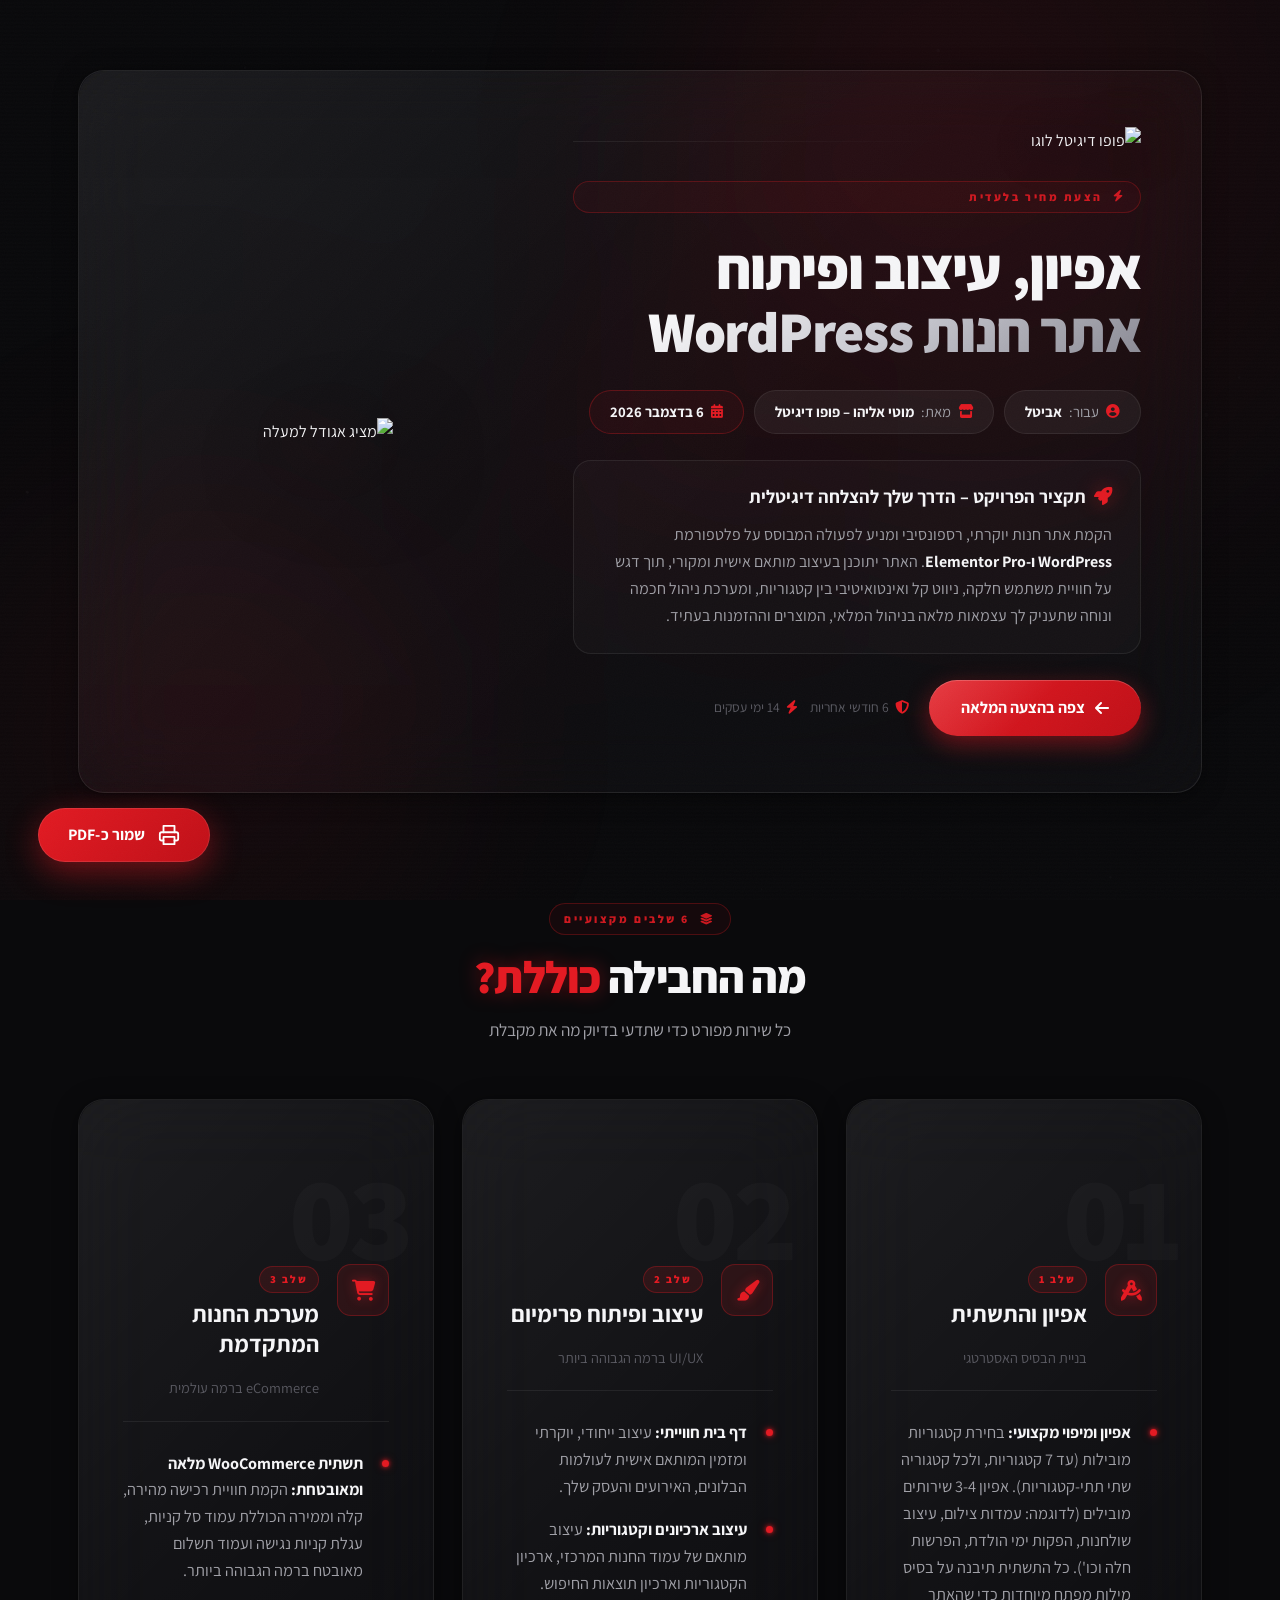
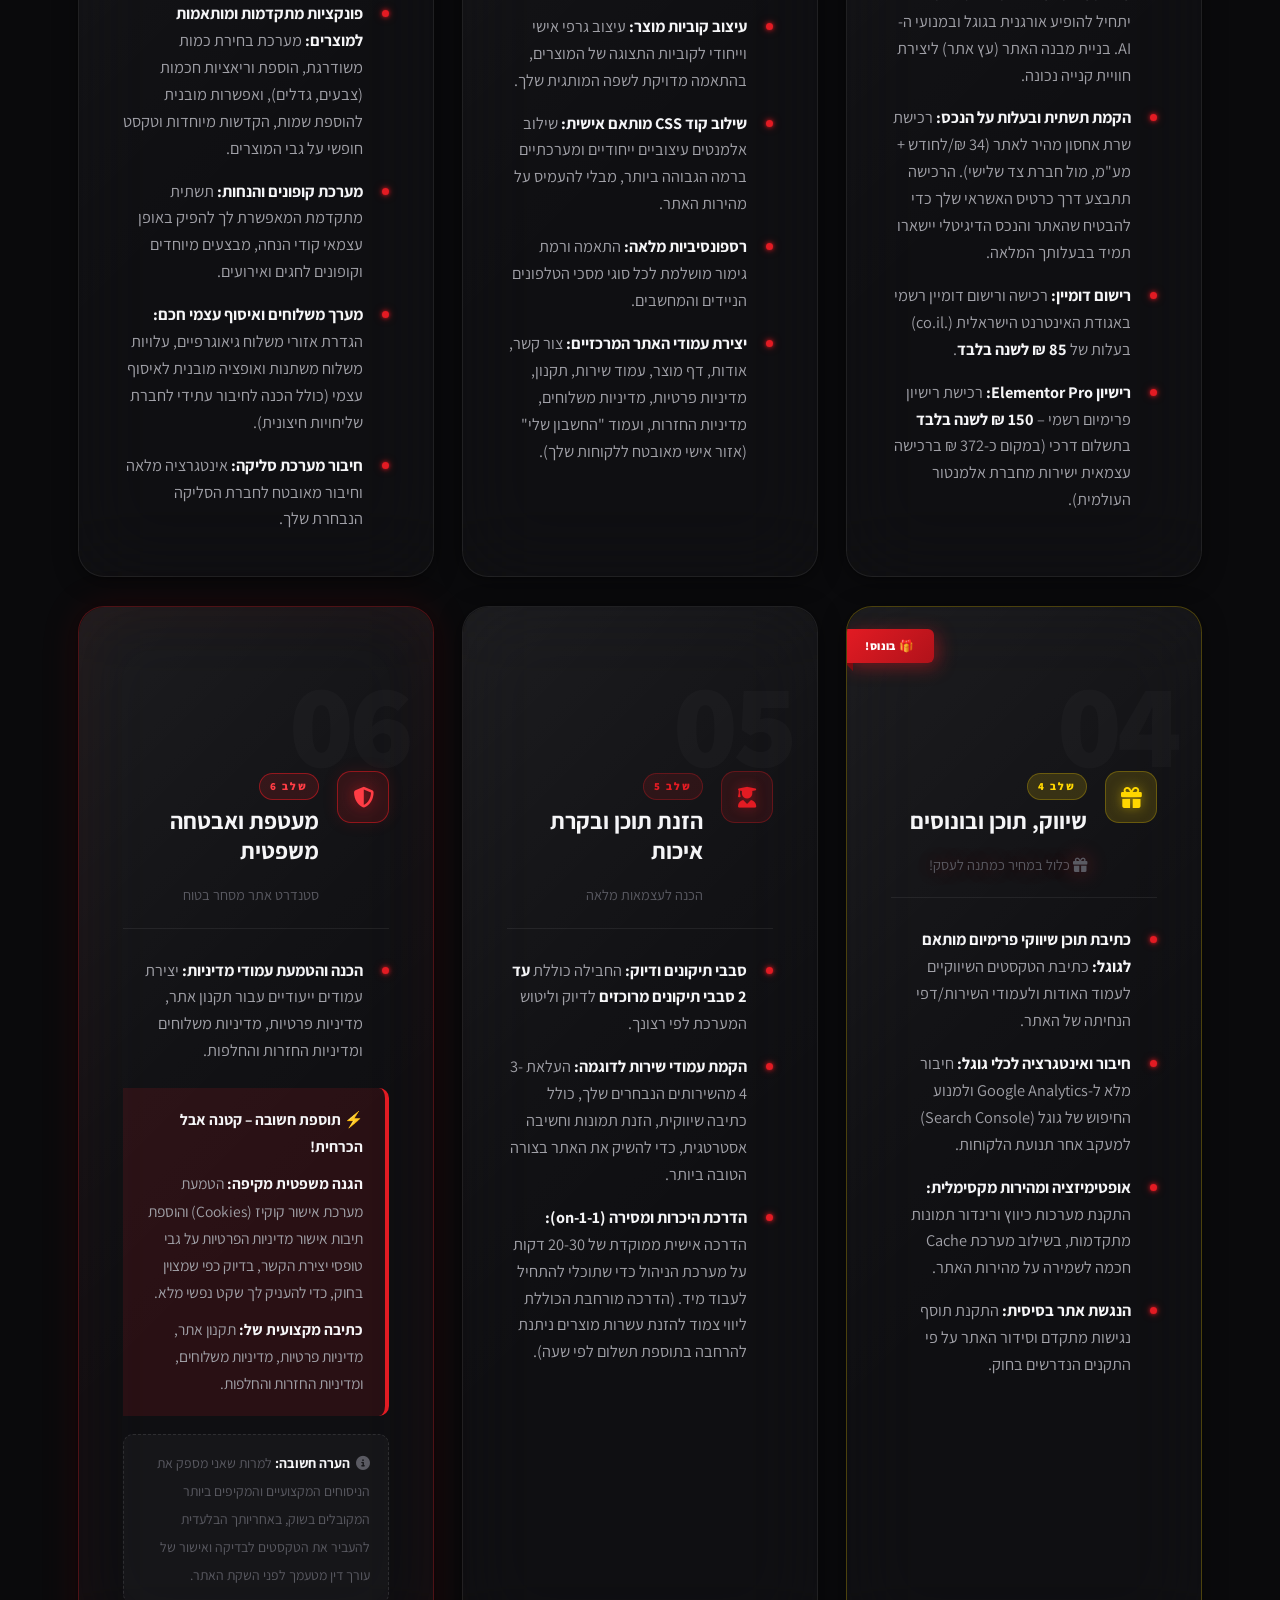
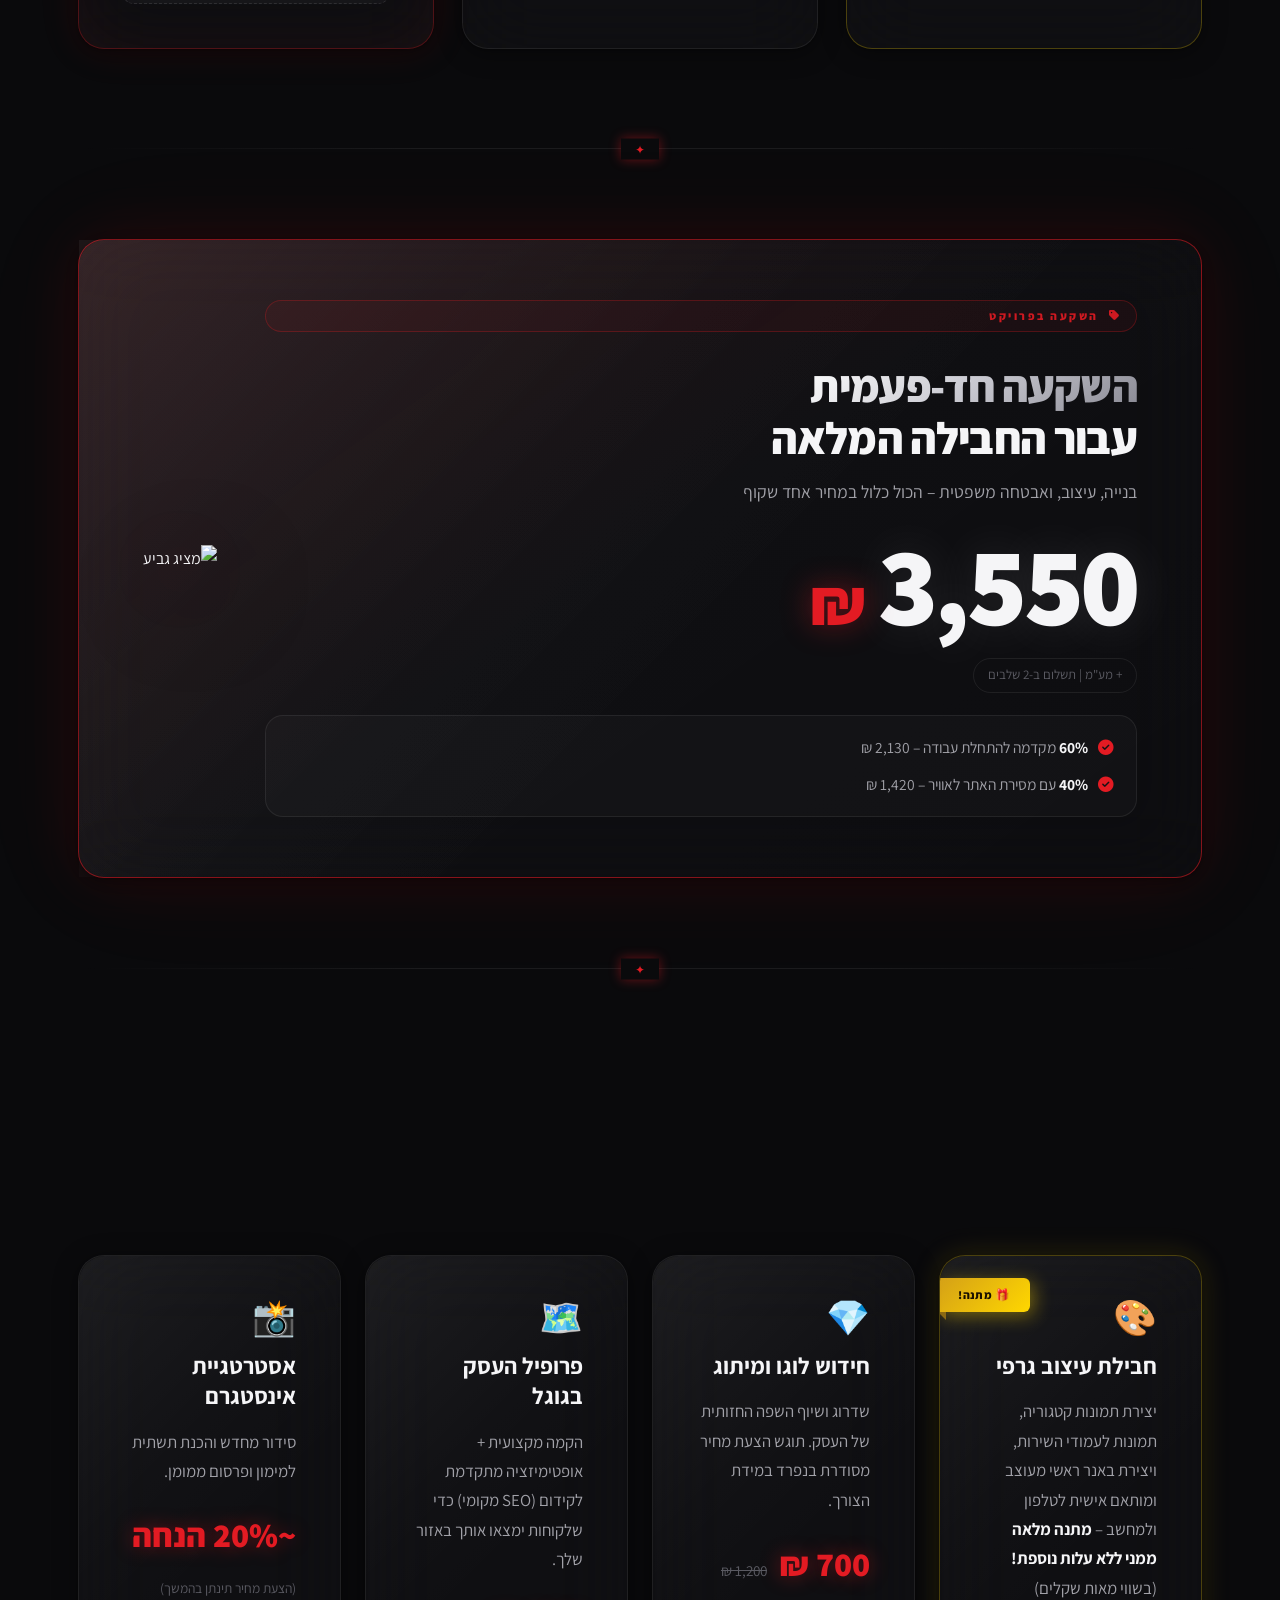
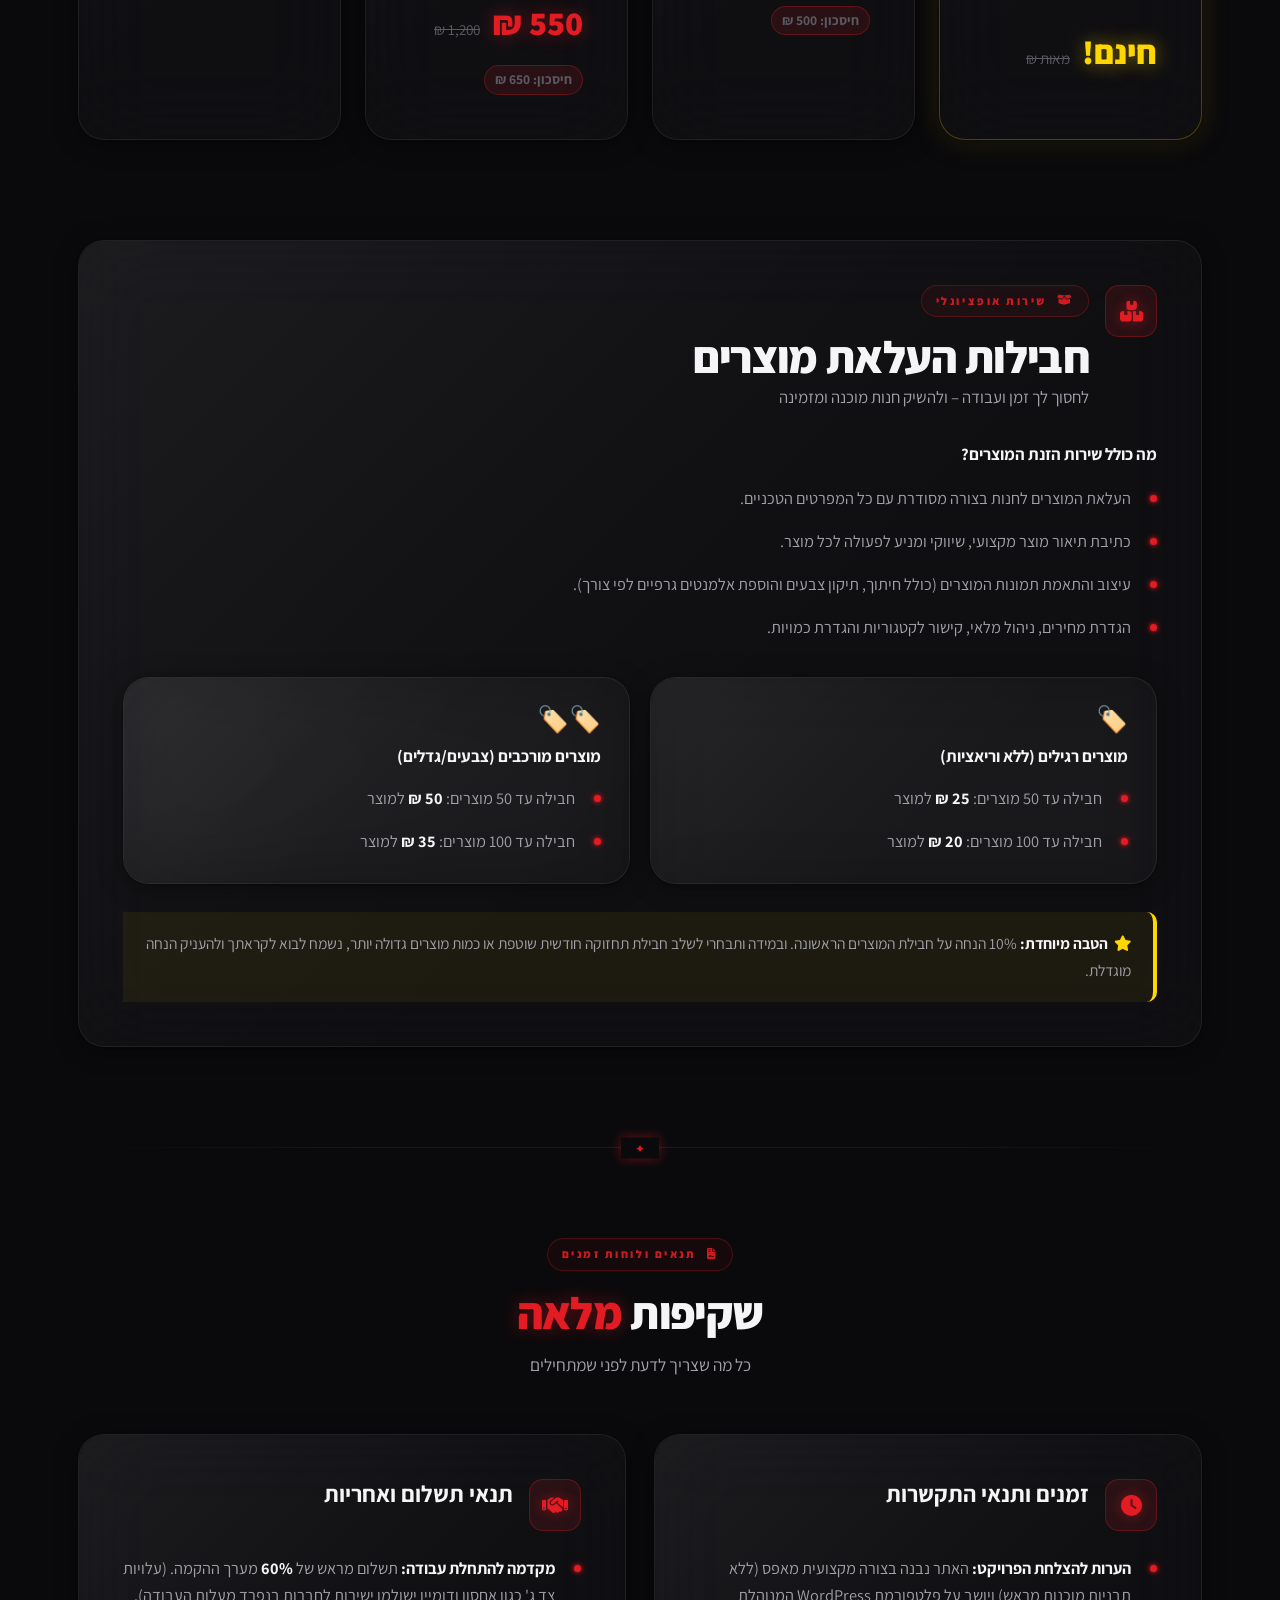
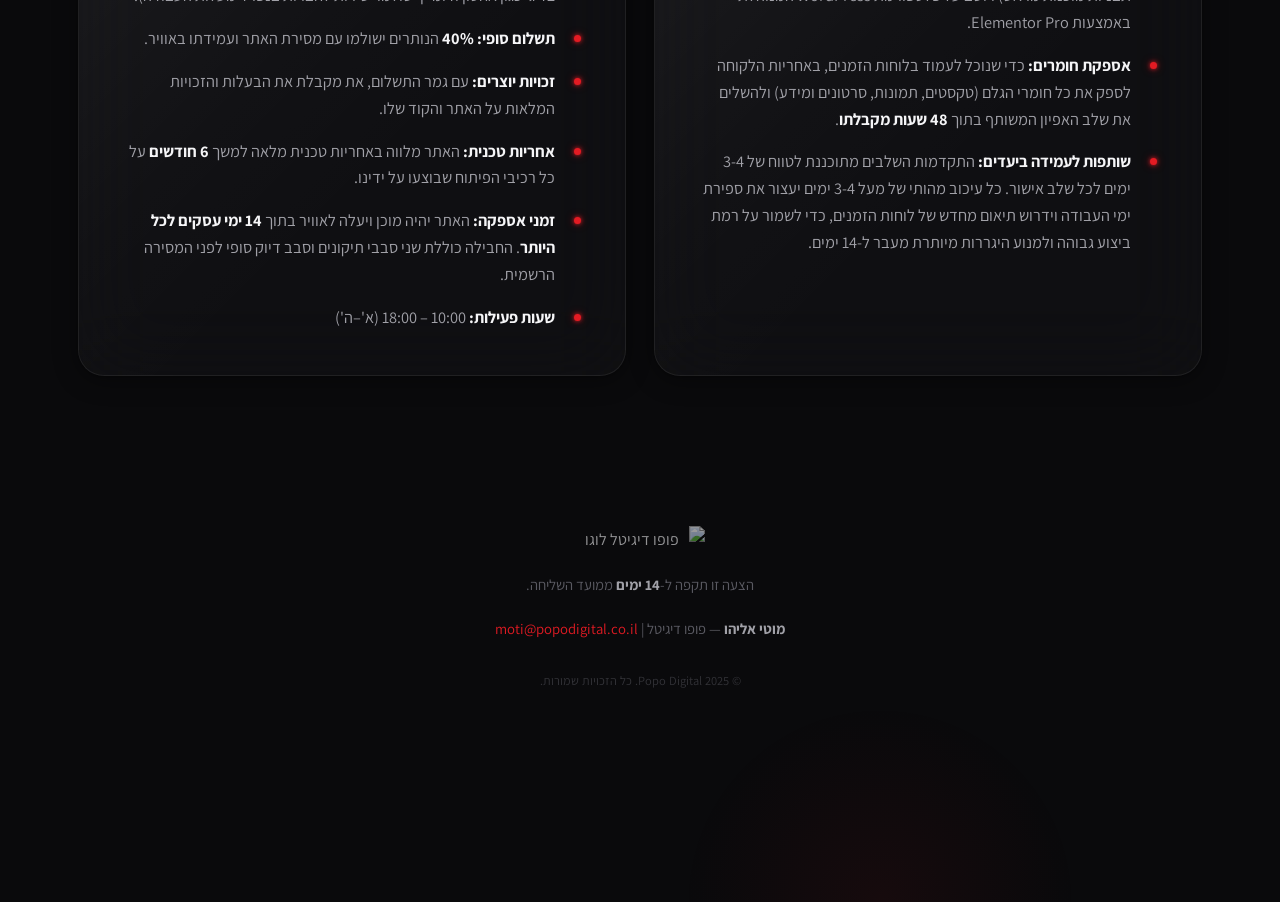
==== index.html @ 8c436cc0 "Add files via upload" ====
<!DOCTYPE html>
<html lang="he" dir="rtl">
<head>
  <meta charset="UTF-8">
  <meta name="viewport" content="width=device-width, initial-scale=1.0">
  <meta name="description" content="הצעת מחיר מקצועית לבניית אתר חנות WordPress – אביטל | פופו דיגיטל">
  <title>הצעת מחיר | אביטל × פופו דיגיטל</title>
  <link rel="icon" href="./images/favicon.png" type="image/png">
  <link rel="preconnect" href="https://fonts.googleapis.com">
  <link rel="preconnect" href="https://fonts.gstatic.com" crossorigin>
  <link href="https://fonts.googleapis.com/css2?family=Assistant:wght@300;400;600;700;800;900&display=swap" rel="stylesheet">
  <link rel="stylesheet" href="https://cdnjs.cloudflare.com/ajax/libs/font-awesome/6.5.0/css/all.min.css">
  <link rel="stylesheet" href="style.css">
</head>
<body>

  <!-- ═══════════════════════════════════════════
       AMBIENT BACKGROUND LAYER
  ════════════════════════════════════════════ -->
  <div class="ambient" aria-hidden="true">
    <div class="blob blob-1"></div>
    <div class="blob blob-2"></div>
    <div class="blob blob-3"></div>
    <div class="scanlines"></div>
    <canvas id="particleCanvas"></canvas>
  </div>

  <!-- ═══════════════════════════════════════════
       NOISE TEXTURE OVERLAY
  ════════════════════════════════════════════ -->
  <div class="noise-overlay" aria-hidden="true"></div>

  <!-- ═══════════════════════════════════════════
       MAIN WRAPPER
  ════════════════════════════════════════════ -->
  <div class="page-wrapper">

    <!-- ─── HERO ──────────────────────────────── -->
    <header class="hero card reveal" id="hero">
      <div class="hero__content">

        <div class="hero__brand">
          <img src="./images/logo.png" alt="פופו דיגיטל לוגו" class="hero__logo">
          <div class="hero__brand-line"></div>
        </div>

        <div class="hero__headline">
          <span class="section-label">
            <i class="fas fa-bolt"></i>&nbsp;הצעת מחיר בלעדית
          </span>
          <h1>
            אפיון, עיצוב ופיתוח<br>
            <span class="gradient-text">אתר חנות WordPress</span>
          </h1>
        </div>

        <div class="hero__meta">
          <span class="badge">
            <i class="fas fa-user-circle"></i>
            עבור: <strong>אביטל</strong>
          </span>
          <span class="badge">
            <i class="fas fa-store"></i>
            מאת: <strong>מוטי אליהו – פופו דיגיטל</strong>
          </span>
          <span class="badge badge--date">
            <i class="fas fa-calendar-alt"></i>
            <strong id="proposal-date"></strong>
          </span>
        </div>

        <div class="hero__summary">
          <h3>
            <span class="red-text"><i class="fas fa-rocket"></i></span>
            &nbsp;תקציר הפרויקט – הדרך שלך להצלחה דיגיטלית
          </h3>
          <p>
            הקמת אתר חנות יוקרתי, רספונסיבי ומניע לפעולה המבוסס על פלטפורמת
            <strong>WordPress ו-Elementor Pro</strong>. האתר יתוכנן בעיצוב מותאם אישית ומקורי,
            תוך דגש על חוויית משתמש חלקה, ניווט קל ואינטואיטיבי בין קטגוריות, ומערכת ניהול חכמה
            ונוחה שתעניק לך עצמאות מלאה בניהול המלאי, המוצרים וההזמנות בעתיד.
          </p>
        </div>

        <div class="hero__cta-row">
          <a href="#pricing" class="cta-btn">
            <i class="fas fa-arrow-left"></i> צפה בהצעה המלאה
          </a>
          <div class="trust-badges">
            <span class="trust-item"><i class="fas fa-shield-alt"></i> 6 חודשי אחריות</span>
            <span class="trust-item"><i class="fas fa-bolt"></i> 14 ימי עסקים</span>
          </div>
        </div>

      </div>

      <div class="hero__media">
        <div class="presenter-wrapper">
          <div class="presenter-glow"></div>
          <img
            src="./images/presenter-like.png"
            alt="מציג אגודל למעלה"
            class="presenter float"
            id="heroPresenter"
          >
        </div>
      </div>
    </header>

    <!-- ─── SECTION: WHAT'S INCLUDED ─────────── -->
    <section class="section" aria-labelledby="included-heading">
      <div class="section-header reveal">
        <span class="section-label"><i class="fas fa-layer-group"></i>&nbsp;6 שלבים מקצועיים</span>
        <h2 id="included-heading">מה החבילה <span class="red-text">כוללת?</span></h2>
        <p>כל שירות מפורט כדי שתדעי בדיוק מה את מקבלת</p>
      </div>

      <div class="grid-stages reveal-stagger">

        <!-- Stage 1 -->
        <div class="card card--stage" data-tilt>
          <div class="card__num">01</div>
          <div class="card__header">
            <div class="stage-icon-wrap">
              <i class="fas fa-drafting-compass stage-icon"></i>
            </div>
            <div>
              <span class="stage-badge">שלב 1</span>
              <h3>אפיון והתשתית</h3>
              <p class="stage-sub">בניית הבסיס האסטרטגי</p>
            </div>
          </div>
          <ul class="feature-list">
            <li>
              <strong>אפיון ומיפוי מקצועי:</strong>
              בחירת קטגוריות מובילות (עד 7 קטגוריות, ולכל קטגוריה שתי תתי-קטגוריות).
              אפיון 3-4 שירותים מובילים (לדוגמה: עמדות צילום, עיצוב שולחנות, הפקות ימי הולדת, הפרשות חלה וכו').
              כל התשתית תיבנה על בסיס מילות מפתח מיוחדות כדי שהאתר יתחיל להופיע אורגנית בגוגל ובמנועי ה-AI.
              בניית מבנה האתר (עץ אתר) ליצירת חוויית קנייה נכונה.
            </li>
            <li>
              <strong>הקמת תשתית ובעלות על הנכס:</strong>
              רכישת שרת אחסון מהיר לאתר (34 ₪/לחודש + מע"מ, מול חברת צד שלישי).
              הרכישה תתבצע דרך כרטיס האשראי שלך כדי להבטיח שהאתר והנכס הדיגיטלי יישארו תמיד בבעלותך המלאה.
            </li>
            <li>
              <strong>רישום דומיין:</strong>
              רכישה ורישום דומיין רשמי באגודת האינטרנט הישראלית (.co.il) בעלות של <strong>85 ₪ לשנה בלבד</strong>.
            </li>
            <li>
              <strong>רישיון Elementor Pro:</strong>
              רכישת רישיון פרימיום רשמי – <strong>150 ₪ לשנה בלבד</strong> בתשלום דרכי
              (במקום כ-372 ₪ ברכישה עצמאית ישירות מחברת אלמנטור העולמית).
            </li>
          </ul>
        </div>

        <!-- Stage 2 -->
        <div class="card card--stage" data-tilt>
          <div class="card__num">02</div>
          <div class="card__header">
            <div class="stage-icon-wrap">
              <i class="fas fa-paint-brush stage-icon"></i>
            </div>
            <div>
              <span class="stage-badge">שלב 2</span>
              <h3>עיצוב ופיתוח פרימיום</h3>
              <p class="stage-sub">UI/UX ברמה הגבוהה ביותר</p>
            </div>
          </div>
          <ul class="feature-list">
            <li>
              <strong>דף בית חווייתי:</strong>
              עיצוב ייחודי, יוקרתי ומזמין המותאם אישית לעולמות הבלונים, האירועים והעסק שלך.
            </li>
            <li>
              <strong>עיצוב ארכיונים וקטגוריות:</strong>
              עיצוב מותאם של עמוד החנות המרכזי, ארכיון הקטגוריות וארכיון תוצאות החיפוש.
            </li>
            <li>
              <strong>עיצוב קוביות מוצר:</strong>
              עיצוב גרפי אישי וייחודי לקוביות התצוגה של המוצרים, בהתאמה מדויקת לשפה המותגית שלך.
            </li>
            <li>
              <strong>שילוב קוד CSS מותאם אישית:</strong>
              שילוב אלמנטים עיצוביים ייחודיים ומערכתיים ברמה הגבוהה ביותר, מבלי להעמיס על מהירות האתר.
            </li>
            <li>
              <strong>רספונסיביות מלאה:</strong>
              התאמה ורמת גימור מושלמת לכל סוגי מסכי הטלפונים הניידים והמחשבים.
            </li>
            <li>
              <strong>יצירת עמודי האתר המרכזיים:</strong>
              צור קשר, אודות, דף מוצר, עמוד שירות, תקנון, מדיניות פרטיות, מדיניות משלוחים,
              מדיניות החזרות, ועמוד "החשבון שלי" (אזור אישי מאובטח ללקוחות שלך).
            </li>
          </ul>
        </div>

        <!-- Stage 3 -->
        <div class="card card--stage" data-tilt>
          <div class="card__num">03</div>
          <div class="card__header">
            <div class="stage-icon-wrap">
              <i class="fas fa-shopping-cart stage-icon"></i>
            </div>
            <div>
              <span class="stage-badge">שלב 3</span>
              <h3>מערכת החנות המתקדמת</h3>
              <p class="stage-sub">eCommerce ברמה עולמית</p>
            </div>
          </div>
          <ul class="feature-list">
            <li>
              <strong>תשתית WooCommerce מלאה ומאובטחת:</strong>
              הקמת חוויית רכישה מהירה, קלה וממירה הכוללת עמוד סל קניות, עגלת קניות נגישה
              ועמוד תשלום מאובטח ברמה הגבוהה ביותר.
            </li>
            <li>
              <strong>פונקציות מתקדמות ומותאמות למוצרים:</strong>
              מערכת בחירת כמות משודרגת, הוספת וריאציות חכמות (צבעים, גדלים), ואפשרות מובנית
              להוספת שמות, הקדשות מיוחדות וטקסט חופשי על גבי המוצרים.
            </li>
            <li>
              <strong>מערכת קופונים והנחות:</strong>
              תשתית מתקדמת המאפשרת לך להפיק באופן עצמאי קודי הנחה, מבצעים מיוחדים וקופונים לחגים ואירועים.
            </li>
            <li>
              <strong>מערך משלוחים ואיסוף עצמי חכם:</strong>
              הגדרת אזורי משלוח גיאוגרפיים, עלויות משלוח משתנות ואופציה מובנית לאיסוף עצמי
              (כולל הכנה לחיבור עתידי לחברת שליחויות חיצונית).
            </li>
            <li>
              <strong>חיבור מערכת סליקה:</strong>
              אינטגרציה מלאה וחיבור מאובטח לחברת הסליקה הנבחרת שלך.
            </li>
          </ul>
        </div>

        <!-- Stage 4 -->
        <div class="card card--stage card--gift" data-tilt>
          <div class="card__num">04</div>
          <div class="ribbon">🎁&nbsp;בונוס!</div>
          <div class="card__header">
            <div class="stage-icon-wrap stage-icon-wrap--gold">
              <i class="fas fa-gift stage-icon stage-icon--gold"></i>
            </div>
            <div>
              <span class="stage-badge stage-badge--gold">שלב 4</span>
              <h3>שיווק, תוכן ובונוסים</h3>
              <p class="stage-sub red-text"><i class="fas fa-gift"></i>&nbsp;כלול במחיר כמתנה לעסק!</p>
            </div>
          </div>
          <ul class="feature-list">
            <li>
              <strong>כתיבת תוכן שיווקי פרימיום מותאם לגוגל:</strong>
              כתיבת הטקסטים השיווקיים לעמוד האודות ולעמודי השירות/דפי הנחיתה של האתר.
            </li>
            <li>
              <strong>חיבור ואינטגרציה לכלי גוגל:</strong>
              חיבור מלא ל-Google Analytics ולמנוע החיפוש של גוגל (Search Console) למעקב אחר תנועת הלקוחות.
            </li>
            <li>
              <strong>אופטימיזציה ומהירות מקסימלית:</strong>
              התקנת מערכות כיווץ ורינדור תמונות מתקדמות, בשילוב מערכת Cache חכמה לשמירה על מהירות האתר.
            </li>
            <li>
              <strong>הנגשת אתר בסיסית:</strong>
              התקנת תוסף נגישות מתקדם וסידור האתר על פי התקנים הנדרשים בחוק.
            </li>
          </ul>
        </div>

        <!-- Stage 5 -->
        <div class="card card--stage" data-tilt>
          <div class="card__num">05</div>
          <div class="card__header">
            <div class="stage-icon-wrap">
              <i class="fas fa-user-graduate stage-icon"></i>
            </div>
            <div>
              <span class="stage-badge">שלב 5</span>
              <h3>הזנת תוכן ובקרת איכות</h3>
              <p class="stage-sub">הכנה לעצמאות מלאה</p>
            </div>
          </div>
          <ul class="feature-list">
            <li>
              <strong>סבבי תיקונים ודיוק:</strong>
              החבילה כוללת <strong>עד 2 סבבי תיקונים מרוכזים</strong> לדיוק וליטוש המערכת לפי רצונך.
            </li>
            <li>
              <strong>הקמת עמודי שירות לדוגמה:</strong>
              העלאת 3-4 מהשירותים הנבחרים שלך, כולל כתיבה שיווקית, הזנת תמונות וחשיבה אסטרטגית,
              כדי להשיק את האתר בצורה הטובה ביותר.
            </li>
            <li>
              <strong>הדרכת היכרות ומסירה (1-on-1):</strong>
              הדרכה אישית ממוקדת של 20-30 דקות על מערכת הניהול כדי שתוכלי להתחיל לעבוד מיד.
              (הדרכה מורחבת הכוללת ליווי צמוד להזנת עשרות מוצרים ניתנת להרחבה בתוספת תשלום לפי שעה).
            </li>
          </ul>
        </div>

        <!-- Stage 6 -->
        <div class="card card--stage card--legal" data-tilt>
          <div class="card__num">06</div>
          <div class="card__header">
            <div class="stage-icon-wrap stage-icon-wrap--red">
              <i class="fas fa-shield-alt stage-icon stage-icon--red"></i>
            </div>
            <div>
              <span class="stage-badge stage-badge--red">שלב 6</span>
              <h3>מעטפת ואבטחה משפטית</h3>
              <p class="stage-sub">סטנדרט אתר מסחר בטוח</p>
            </div>
          </div>
          <ul class="feature-list">
            <li>
              <strong>הכנה והטמעת עמודי מדיניות:</strong>
              יצירת עמודים ייעודיים עבור תקנון אתר, מדיניות פרטיות, מדיניות משלוחים
              ומדיניות החזרות והחלפות.
            </li>
          </ul>
          <div class="alert-box">
            <p><strong>⚡ תוספת חשובה – קטנה אבל הכרחית!</strong></p>
            <p style="margin-top:10px">
              <strong>הגנה משפטית מקיפה:</strong>
              הטמעת מערכת אישור קוקיז (Cookies) והוספת תיבות אישור מדיניות הפרטיות על גבי
              טופסי יצירת הקשר, בדיוק כפי שמצוין בחוק, כדי להעניק לך שקט נפשי מלא.
            </p>
            <p style="margin-top:10px">
              <strong>כתיבה מקצועית של:</strong> תקנון אתר, מדיניות פרטיות, מדיניות משלוחים,
              ומדיניות החזרות והחלפות.
            </p>
          </div>
          <div class="note-box">
            <small>
              <i class="fas fa-info-circle"></i>&nbsp;
              <strong>הערה חשובה:</strong> למרות שאני מספק את הניסוחים המקצועיים והמקיפים ביותר
              המקובלים בשוק, באחריותך הבלעדית להעביר את הטקסטים לבדיקה ואישור של עורך דין מטעמך
              לפני השקת האתר.
            </small>
          </div>
        </div>

      </div>
    </section>

    <div class="divider"></div>

    <!-- ─── PRICING ────────────────────────────── -->
    <section class="pricing-section card card--pricing reveal" id="pricing" aria-labelledby="pricing-heading">
      <div class="pricing-inner">

        <div class="price-block">
          <span class="section-label"><i class="fas fa-tag"></i>&nbsp;השקעה בפרויקט</span>
          <h2 id="pricing-heading">
            <span class="gradient-text">השקעה חד-פעמית</span><br>עבור החבילה המלאה
          </h2>
          <p>בנייה, עיצוב, ואבטחה משפטית – הכול כלול במחיר אחד שקוף</p>

          <div class="price-display">
            <span class="price-amount">3,550</span>
            <span class="price-currency">₪</span>
          </div>
          <span class="price-note">+ מע"מ | תשלום ב-2 שלבים</span>

          <div class="price-breakdown">
            <div class="breakdown-item">
              <i class="fas fa-check-circle"></i>
              <span><strong>60%</strong> מקדמה להתחלת עבודה – 2,130 ₪</span>
            </div>
            <div class="breakdown-item">
              <i class="fas fa-check-circle"></i>
              <span><strong>40%</strong> עם מסירת האתר לאוויר – 1,420 ₪</span>
            </div>
          </div>
        </div>

        <div class="pricing-media">
          <div class="trophy-glow"></div>
          <img
            src="./images/presenter-trophy.png"
            alt="מציג גביע"
            class="trophy-img float"
          >
        </div>

      </div>
    </section>

    <div class="divider"></div>

    <!-- ─── UPSELLS & BONUSES ─────────────────── -->
    <section class="section" aria-labelledby="upsells-heading">
      <div class="section-header reveal">
        <span class="section-label"><i class="fas fa-star"></i>&nbsp;שדרוגים אופציונליים</span>
        <h2 id="upsells-heading">הטבות <span class="red-text">ומבצעים</span></h2>
        <p>שדרוגים נוספים שייקחו את העסק שלך לשלב הבא</p>
      </div>

      <div class="grid-upsells reveal-stagger">

        <!-- Bonus: Graphic Design -->
        <div class="card card--bonus" data-tilt>
          <div class="ribbon ribbon--gold">🎁&nbsp;מתנה!</div>
          <div class="upsell-icon">🎨</div>
          <h3>חבילת עיצוב גרפי</h3>
          <p>
            יצירת תמונות קטגוריה, תמונות לעמודי השירות, ויצירת באנר ראשי מעוצב
            ומותאם אישית לטלפון ולמחשב – <strong>מתנה מלאה ממני ללא עלות נוספת!</strong>
            (בשווי מאות שקלים)
          </p>
          <div class="upsell-prices">
            <strong style="color: #FFD700; text-shadow: 0 0 20px rgba(255,215,0,0.5);">חינם!</strong>
            <del>מאות ₪</del>
          </div>
        </div>

        <!-- Upsell: Logo & Branding -->
        <div class="card" data-tilt>
          <div class="upsell-icon">💎</div>
          <h3>חידוש לוגו ומיתוג</h3>
          <p>
            שדרוג ושיוף השפה החזותית של העסק.
            תוגש הצעת מחיר מסודרת בנפרד במידת הצורך.
          </p>
          <div class="upsell-prices">
            <strong>700 ₪</strong>
            <del>1,200 ₪</del>
            <small class="discount-tag">חיסכון: 500 ₪</small>
          </div>
        </div>

        <!-- Upsell: Google Business -->
        <div class="card" data-tilt>
          <div class="upsell-icon">🗺️</div>
          <h3>פרופיל העסק בגוגל</h3>
          <p>
            הקמה מקצועית + אופטימיזציה מתקדמת לקידום (SEO מקומי) כדי שלקוחות
            ימצאו אותך באזור שלך.
          </p>
          <div class="upsell-prices">
            <strong>550 ₪</strong>
            <del>1,200 ₪</del>
            <small class="discount-tag">חיסכון: 650 ₪</small>
          </div>
        </div>

        <!-- Upsell: Instagram -->
        <div class="card" data-tilt>
          <div class="upsell-icon">📸</div>
          <h3>אסטרטגיית אינסטגרם</h3>
          <p>
            סידור מחדש והכנת תשתית למימון ופרסום ממומן.
          </p>
          <div class="upsell-prices">
            <strong>~20% הנחה</strong>
            <small>(הצעת מחיר תינתן בהמשך)</small>
          </div>
        </div>

      </div>
    </section>

    <!-- ─── PRODUCT UPLOAD PACKAGES ──────────── -->
    <section class="section" aria-labelledby="products-heading">
      <div class="card reveal" data-tilt>
        <div class="card__header">
          <div class="stage-icon-wrap">
            <i class="fas fa-boxes stage-icon"></i>
          </div>
          <div>
            <span class="section-label"><i class="fas fa-box-open"></i>&nbsp;שירות אופציונלי</span>
            <h2 id="products-heading">חבילות העלאת מוצרים</h2>
            <p>לחסוך לך זמן ועבודה – ולהשיק חנות מוכנה ומזמינה</p>
          </div>
        </div>

        <div style="margin-top: 28px;">
          <h4>מה כולל שירות הזנת המוצרים?</h4>
          <ul class="feature-list" style="margin-top: 16px; margin-bottom: 36px;">
            <li>העלאת המוצרים לחנות בצורה מסודרת עם כל המפרטים הטכניים.</li>
            <li>כתיבת תיאור מוצר מקצועי, שיווקי ומניע לפעולה לכל מוצר.</li>
            <li>עיצוב והתאמת תמונות המוצרים (כולל חיתוך, תיקון צבעים והוספת אלמנטים גרפיים לפי צורך).</li>
            <li>הגדרת מחירים, ניהול מלאי, קישור לקטגוריות והגדרת כמויות.</li>
          </ul>

          <div class="grid-packages">
            <div class="card" style="padding: 28px;">
              <div class="upsell-icon" style="font-size: 1.6rem; margin-bottom: 10px;">🏷️</div>
              <h4>מוצרים רגילים (ללא וריאציות)</h4>
              <ul class="feature-list" style="margin-top: 14px;">
                <li>חבילה עד 50 מוצרים: <strong>25 ₪</strong> למוצר</li>
                <li>חבילה עד 100 מוצרים: <strong>20 ₪</strong> למוצר</li>
              </ul>
            </div>
            <div class="card" style="padding: 28px;">
              <div class="upsell-icon" style="font-size: 1.6rem; margin-bottom: 10px;">🏷️🏷️</div>
              <h4>מוצרים מורכבים (צבעים/גדלים)</h4>
              <ul class="feature-list" style="margin-top: 14px;">
                <li>חבילה עד 50 מוצרים: <strong>50 ₪</strong> למוצר</li>
                <li>חבילה עד 100 מוצרים: <strong>35 ₪</strong> למוצר</li>
              </ul>
            </div>
          </div>

          <div class="alert-box" style="margin-top: 28px; background: rgba(255,215,0,0.06); border-right-color: #FFD700;">
            <p>
              <i class="fas fa-star" style="color: #FFD700;"></i>&nbsp;
              <strong>הטבה מיוחדת:</strong> 10% הנחה על חבילת המוצרים הראשונה.
              ובמידה ותבחרי לשלב חבילת תחזוקה חודשית שוטפת או כמות מוצרים גדולה יותר,
              נשמח לבוא לקראתך ולהעניק הנחה מוגדלת.
            </p>
          </div>
        </div>
      </div>
    </section>

    <div class="divider"></div>

    <!-- ─── TERMS & CONDITIONS ────────────────── -->
    <section class="section" aria-labelledby="terms-heading">
      <div class="section-header reveal">
        <span class="section-label"><i class="fas fa-file-contract"></i>&nbsp;תנאים ולוחות זמנים</span>
        <h2 id="terms-heading">שקיפות <span class="red-text">מלאה</span></h2>
        <p>כל מה שצריך לדעת לפני שמתחילים</p>
      </div>

      <div class="grid-terms reveal-stagger">

        <div class="card">
          <div class="card__header" style="margin-bottom: 24px;">
            <div class="stage-icon-wrap">
              <i class="fas fa-clock stage-icon"></i>
            </div>
            <h3>זמנים ותנאי התקשרות</h3>
          </div>
          <ul class="feature-list">
            <li>
              <strong>הערות להצלחת הפרויקט:</strong>
              האתר נבנה בצורה מקצועית מאפס (ללא תבניות מוכנות מראש) ויושב על פלטפורמת
              WordPress המנוהלת באמצעות Elementor Pro.
            </li>
            <li>
              <strong>אספקת חומרים:</strong>
              כדי שנוכל לעמוד בלוחות הזמנים, באחריות הלקוחה לספק את כל חומרי הגלם
              (טקסטים, תמונות, סרטונים ומידע) ולהשלים את שלב האפיון המשותף בתוך
              <strong>48 שעות מקבלתו</strong>.
            </li>
            <li>
              <strong>שותפות לעמידה ביעדים:</strong>
              התקדמות השלבים מתוכננת לטווח של 3-4 ימים לכל שלב אישור.
              כל עיכוב מהותי של מעל 3-4 ימים יעצור את ספירת ימי העבודה וידרוש
              תיאום מחדש של לוחות הזמנים, כדי לשמור על רמת ביצוע גבוהה ולמנוע
              היגררות מיותרת מעבר ל-14 ימים.
            </li>
          </ul>
        </div>

        <div class="card">
          <div class="card__header" style="margin-bottom: 24px;">
            <div class="stage-icon-wrap">
              <i class="fas fa-handshake stage-icon"></i>
            </div>
            <h3>תנאי תשלום ואחריות</h3>
          </div>
          <ul class="feature-list">
            <li>
              <strong>מקדמה להתחלת עבודה:</strong>
              תשלום מראש של <strong>60%</strong> מערך ההקמה.
              (עלויות צד ג' כגון אחסון ודומיין ישולמו ישירות לחברות בנפרד מעלות העבודה).
            </li>
            <li>
              <strong>תשלום סופי:</strong>
              <strong>40%</strong> הנותרים ישולמו עם מסירת האתר ועמידתו באוויר.
            </li>
            <li>
              <strong>זכויות יוצרים:</strong>
              עם גמר התשלום, את מקבלת את הבעלות והזכויות המלאות על האתר והקוד שלו.
            </li>
            <li>
              <strong>אחריות טכנית:</strong>
              האתר מלווה באחריות טכנית מלאה למשך <strong>6 חודשים</strong> על כל רכיבי
              הפיתוח שבוצעו על ידינו.
            </li>
            <li>
              <strong>זמני אספקה:</strong>
              האתר יהיה מוכן ויעלה לאוויר בתוך <strong>14 ימי עסקים לכל היותר</strong>.
              החבילה כוללת שני סבבי תיקונים וסבב דיוק סופי לפני המסירה הרשמית.
            </li>
            <li>
              <strong>שעות פעילות:</strong>
              10:00 – 18:00 (א'–ה')
            </li>
          </ul>
        </div>

      </div>
    </section>

    <!-- ─── FOOTER ─────────────────────────────── -->
    <footer class="site-footer reveal">
      <div class="footer-inner">
        <img src="./images/logo.png" alt="פופו דיגיטל לוגו" class="footer-logo">
        <p>הצעה זו תקפה ל-<strong>14 ימים</strong> ממועד השליחה.</p>
        <p style="margin-top: 6px;">
          <strong>מוטי אליהו</strong> — פופו דיגיטל | <a href="mailto:moti@popodigital.co.il">moti@popodigital.co.il</a>
        </p>
        <p class="footer-copy">© 2025 Popo Digital. כל הזכויות שמורות.</p>
      </div>
    </footer>

  </div><!-- /page-wrapper -->

  <!-- ─── FAB PRINT BUTTON ──────────────────── -->
  <button class="fab" id="fab-print" title="שמור כ-PDF / הדפס" aria-label="שמור כ-PDF">
    <svg viewBox="0 0 24 24" fill="none" stroke="currentColor" stroke-width="2" stroke-linecap="round" stroke-linejoin="round" aria-hidden="true">
      <polyline points="6 9 6 2 18 2 18 9"></polyline>
      <path d="M6 18H4a2 2 0 0 1-2-2v-5a2 2 0 0 1 2-2h16a2 2 0 0 1 2 2v5a2 2 0 0 1-2 2h-2"></path>
      <rect x="6" y="14" width="12" height="8"></rect>
    </svg>
    <span>שמור כ-PDF</span>
  </button>

  <!-- ─── CURSOR GLOW ────────────────────────── -->
  <div class="cursor-glow" id="cursorGlow" aria-hidden="true"></div>

  <script src="script.js"></script>
</body>
</html>
---- style.css ----
/* ============================================================
   POPO DIGITAL — 2050 FUTURISTIC PROPOSAL STYLESHEET
   Design System: Deep Space × Neon Red × Metallic White
   Architecture: RTL | Glassmorphism | A4 Print Ready
   ============================================================ */

/* ── 1. GOOGLE FONTS IMPORT ─────────────────────────────────── */
@import url('https://fonts.googleapis.com/css2?family=Assistant:wght@300;400;600;700;800;900&display=swap');

/* ── 2. DESIGN TOKENS ───────────────────────────────────────── */
:root {
  /* Palette */
  --bg:                 #0A0A0C;
  --bg-2:               #111112;
  --surface:            #17171A;
  --surface-2:          #1F1F23;

  /* Brand Red */
  --red:                #E31B23;
  --red-light:          #FF3D45;
  --red-dim:            rgba(227, 27, 35, 0.12);
  --red-dim-2:          rgba(227, 27, 35, 0.06);
  --red-glow:           rgba(227, 27, 35, 0.45);
  --red-glow-strong:    rgba(227, 27, 35, 0.65);
  --red-border:         rgba(227, 27, 35, 0.30);
  --red-border-strong:  rgba(227, 27, 35, 0.55);

  /* Metallic White */
  --text:               #F5F5F7;
  --text-muted:         #A1A1A8;
  --text-dimmer:        #5A5A62;

  /* Glass */
  --glass-bg:           rgba(255, 255, 255, 0.025);
  --glass-bg-hover:     rgba(255, 255, 255, 0.045);
  --glass-border:       rgba(255, 255, 255, 0.07);
  --glass-border-hover: rgba(255, 255, 255, 0.14);

  /* Gold accent */
  --gold:               #FFD700;
  --gold-dim:           rgba(255, 215, 0, 0.15);
  --gold-border:        rgba(255, 215, 0, 0.25);

  /* Typography */
  --font:               'Assistant', 'Segoe UI', Arial, sans-serif;

  /* Spacing */
  --radius-sm:          10px;
  --radius-md:          18px;
  --radius-lg:          26px;
  --radius-xl:          36px;

  /* Transitions */
  --ease:               cubic-bezier(0.25, 0.46, 0.45, 0.94);
  --ease-spring:        cubic-bezier(0.175, 0.885, 0.32, 1.275);
  --transition:         0.4s var(--ease);
  --transition-fast:    0.2s var(--ease);

  /* Shadows */
  --shadow-card:        0 4px 24px rgba(0,0,0,0.4), 0 1px 3px rgba(0,0,0,0.3);
  --shadow-hover:       0 20px 60px rgba(0,0,0,0.6), 0 0 0 1px var(--red-border), 0 0 40px var(--red-dim);
  --shadow-glow-red:    0 0 60px var(--red-dim), 0 0 120px var(--red-dim-2);
}

/* ── 3. RESET & BASE ─────────────────────────────────────────── */
*, *::before, *::after {
  box-sizing: border-box;
  margin: 0;
  padding: 0;
}

html {
  scroll-behavior: smooth;
  font-size: 16px;
}

body {
  direction: rtl;
  background-color: var(--bg);
  color: var(--text);
  font-family: var(--font);
  line-height: 1.75;
  overflow-x: hidden;
  -webkit-font-smoothing: antialiased;
  -moz-osx-font-smoothing: grayscale;
  min-height: 100vh;
}

img { display: block; max-width: 100%; height: auto; }
a   { color: var(--red); text-decoration: none; transition: opacity var(--transition-fast); }
a:hover { opacity: 0.8; }
ul  { list-style: none; }
button { font-family: var(--font); }

/* ── 4. NOISE OVERLAY ────────────────────────────────────────── */
.noise-overlay {
  position: fixed;
  inset: 0;
  z-index: 1000;
  pointer-events: none;
  opacity: 0.022;
  background-image: url("data:image/svg+xml,%3Csvg viewBox='0 0 256 256' xmlns='http://www.w3.org/2000/svg'%3E%3Cfilter id='noise'%3E%3CfeTurbulence type='fractalNoise' baseFrequency='0.9' numOctaves='4' stitchTiles='stitch'/%3E%3C/filter%3E%3Crect width='100%25' height='100%25' filter='url(%23noise)'/%3E%3C/svg%3E");
  background-size: 256px 256px;
}

/* ── 5. AMBIENT BACKGROUND ───────────────────────────────────── */
.ambient {
  position: fixed;
  inset: 0;
  z-index: 0;
  pointer-events: none;
  overflow: hidden;
}

#particleCanvas {
  position: absolute;
  inset: 0;
  width: 100%;
  height: 100%;
  opacity: 0.35;
}

.blob {
  position: absolute;
  border-radius: 50%;
  will-change: transform;
}

.blob-1 {
  width: 80vw;
  height: 80vw;
  top: -35vh;
  right: -30vw;
  background: radial-gradient(circle at 30% 40%, rgba(227,27,35,0.10) 0%, transparent 65%);
  filter: blur(100px);
  animation: blobFloat1 22s ease-in-out infinite;
}

.blob-2 {
  width: 60vw;
  height: 60vw;
  bottom: -25vh;
  left: -20vw;
  background: radial-gradient(circle at 60% 50%, rgba(227,27,35,0.07) 0%, transparent 65%);
  filter: blur(80px);
  animation: blobFloat2 28s ease-in-out infinite;
}

.blob-3 {
  width: 40vw;
  height: 40vw;
  top: 50%;
  left: 50%;
  transform: translate(-50%, -50%);
  background: radial-gradient(circle, rgba(227,27,35,0.04) 0%, transparent 65%);
  filter: blur(60px);
  animation: blobFloat3 35s ease-in-out infinite;
}

.scanlines {
  position: absolute;
  inset: 0;
  background: repeating-linear-gradient(
    0deg,
    transparent,
    transparent 2px,
    rgba(0, 0, 0, 0.03) 2px,
    rgba(0, 0, 0, 0.03) 4px
  );
  pointer-events: none;
}

@keyframes blobFloat1 {
  0%, 100% { transform: translate(0, 0) scale(1); }
  33%       { transform: translate(60px, -80px) scale(1.08); }
  66%       { transform: translate(-40px, 40px) scale(0.95); }
}
@keyframes blobFloat2 {
  0%, 100% { transform: translate(0, 0) scale(1); }
  40%       { transform: translate(-50px, 60px) scale(1.05); }
  70%       { transform: translate(30px, -40px) scale(0.97); }
}
@keyframes blobFloat3 {
  0%, 100% { transform: translate(-50%, -50%) scale(1); }
  50%       { transform: translate(-50%, -50%) scale(1.2); }
}

/* ── 6. CURSOR GLOW ──────────────────────────────────────────── */
.cursor-glow {
  position: fixed;
  width: 400px;
  height: 400px;
  border-radius: 50%;
  background: radial-gradient(circle, rgba(227,27,35,0.06) 0%, transparent 70%);
  pointer-events: none;
  z-index: 2;
  transform: translate(-50%, -50%);
  transition: opacity 0.3s ease;
  will-change: left, top;
}

/* ── 7. LAYOUT ───────────────────────────────────────────────── */
.page-wrapper {
  position: relative;
  z-index: 2;
  max-width: 1180px;
  margin: 0 auto;
  padding: 70px 28px 140px;
}

.section {
  margin-bottom: 100px;
}

/* ── 8. TYPOGRAPHY ───────────────────────────────────────────── */
h1 {
  font-size: clamp(2.1rem, 5.5vw, 3.6rem);
  font-weight: 900;
  line-height: 1.1;
  letter-spacing: -0.02em;
}
h2 {
  font-size: clamp(1.8rem, 4vw, 2.8rem);
  font-weight: 800;
  line-height: 1.15;
  letter-spacing: -0.015em;
}
h3 {
  font-size: clamp(1.1rem, 2.5vw, 1.45rem);
  font-weight: 700;
  line-height: 1.3;
  margin-bottom: 16px;
  color: var(--text);
}
h4 {
  font-size: 1.05rem;
  font-weight: 700;
  margin-bottom: 12px;
  color: var(--text);
}
p { color: var(--text-muted); font-size: 1.05rem; }
strong { color: var(--text); font-weight: 700; }

/* Text utilities */
.gradient-text {
  background: linear-gradient(140deg, #ffffff 0%, #c8c8d0 50%, #888892 100%);
  -webkit-background-clip: text;
  -webkit-text-fill-color: transparent;
  background-clip: text;
}
.red-text {
  color: var(--red);
  text-shadow: 0 0 20px var(--red-glow);
}
.section-label {
  display: inline-flex;
  align-items: center;
  gap: 6px;
  font-size: 0.72rem;
  font-weight: 800;
  letter-spacing: 0.22em;
  text-transform: uppercase;
  color: var(--red);
  margin-bottom: 14px;
  opacity: 0.9;
  border: 1px solid var(--red-border);
  padding: 5px 14px;
  border-radius: 50px;
  background: var(--red-dim-2);
}

/* ── 9. GLASS CARD ───────────────────────────────────────────── */
.card {
  background: var(--glass-bg);
  backdrop-filter: blur(40px) saturate(160%);
  -webkit-backdrop-filter: blur(40px) saturate(160%);
  border: 1px solid var(--glass-border);
  border-radius: var(--radius-lg);
  padding: 44px;
  box-shadow: var(--shadow-card);
  transition:
    transform var(--transition),
    box-shadow var(--transition),
    border-color var(--transition),
    background var(--transition);
  position: relative;
  overflow: hidden;
  will-change: transform;
}

/* Shimmer inner highlight */
.card::before {
  content: '';
  position: absolute;
  inset: 0;
  border-radius: inherit;
  background: linear-gradient(
    135deg,
    rgba(255,255,255,0.055) 0%,
    rgba(255,255,255,0.01) 40%,
    transparent 60%
  );
  pointer-events: none;
  transition: opacity var(--transition);
}

/* Bottom glow line */
.card::after {
  content: '';
  position: absolute;
  bottom: 0;
  left: 10%;
  right: 10%;
  height: 1px;
  background: linear-gradient(to right, transparent, rgba(227,27,35,0.3), transparent);
  opacity: 0;
  transition: opacity var(--transition);
}

.card:hover {
  transform: translateY(-8px);
  box-shadow: var(--shadow-hover);
  border-color: var(--red-border);
  background: var(--glass-bg-hover);
}
.card:hover::after { opacity: 1; }

/* Variant: Legal / Stage 6 */
.card--legal {
  border-color: var(--red-border);
  box-shadow: var(--shadow-card), inset 0 0 60px var(--red-dim-2), 0 0 40px var(--red-dim);
}
.card--legal:hover {
  box-shadow: var(--shadow-hover), inset 0 0 80px var(--red-dim);
}

/* Variant: Pricing */
.card--pricing {
  border-color: var(--red-border-strong);
  box-shadow: var(--shadow-card), var(--shadow-glow-red);
  background: linear-gradient(
    145deg,
    rgba(227,27,35,0.09) 0%,
    var(--glass-bg) 50%,
    rgba(255,255,255,0.015) 100%
  );
}

/* Variant: Bonus/Gold */
.card--bonus {
  border-color: var(--gold-border);
  box-shadow: var(--shadow-card), 0 0 30px var(--gold-dim);
}
.card--bonus:hover {
  border-color: rgba(255, 215, 0, 0.45);
  box-shadow: var(--shadow-hover), 0 0 60px var(--gold-dim);
}

/* Variant: Gift Stage */
.card--gift {
  border-color: var(--gold-border);
}

/* Stage cards header */
.card--stage .card__header {
  display: flex;
  gap: 18px;
  align-items: flex-start;
  margin-bottom: 28px;
  padding-bottom: 20px;
  border-bottom: 1px solid var(--glass-border);
}

/* ── 10. CARD GHOST NUMBER ───────────────────────────────────── */
.card__num {
  position: absolute;
  bottom: -12px;
  left: 20px;
  font-size: 7.5rem;
  font-weight: 900;
  line-height: 1;
  color: rgba(255,255,255,0.025);
  pointer-events: none;
  user-select: none;
  z-index: 0;
  font-variant-numeric: tabular-nums;
  letter-spacing: -0.04em;
}
.card > * { position: relative; z-index: 1; }

/* ── 11. STAGE ICONS ─────────────────────────────────────────── */
.stage-icon-wrap {
  flex-shrink: 0;
  width: 52px;
  height: 52px;
  border-radius: 14px;
  background: var(--red-dim);
  border: 1px solid var(--red-border);
  display: flex;
  align-items: center;
  justify-content: center;
  transition: all var(--transition);
}
.card:hover .stage-icon-wrap {
  background: rgba(227,27,35,0.2);
  box-shadow: 0 0 20px var(--red-dim);
}
.stage-icon {
  font-size: 1.3rem;
  color: var(--red);
  filter: drop-shadow(0 0 6px var(--red-glow));
}

/* Gold variant icon */
.stage-icon-wrap--gold {
  background: var(--gold-dim);
  border-color: var(--gold-border);
}
.stage-icon--gold {
  color: var(--gold);
  filter: drop-shadow(0 0 6px rgba(255,215,0,0.5));
}

/* Red border variant */
.stage-icon-wrap--red {
  background: rgba(227,27,35,0.15);
  border-color: var(--red-border-strong);
  box-shadow: 0 0 16px var(--red-dim);
}
.stage-icon--red {
  color: var(--red-light);
  filter: drop-shadow(0 0 8px var(--red-glow-strong));
}

/* Stage badge pill */
.stage-badge {
  display: inline-block;
  font-size: 0.68rem;
  font-weight: 800;
  letter-spacing: 0.18em;
  text-transform: uppercase;
  color: var(--red);
  background: var(--red-dim);
  border: 1px solid var(--red-border);
  padding: 3px 10px;
  border-radius: 50px;
  margin-bottom: 6px;
}
.stage-badge--gold {
  color: var(--gold);
  background: var(--gold-dim);
  border-color: var(--gold-border);
}
.stage-badge--red {
  color: var(--red-light);
  background: rgba(227,27,35,0.15);
  border-color: var(--red-border-strong);
}

.stage-sub {
  font-size: 0.9rem;
  color: var(--text-dimmer);
  margin-top: 2px;
}

/* ── 12. FEATURE LIST ────────────────────────────────────────── */
.feature-list {
  display: flex;
  flex-direction: column;
  gap: 16px;
}
.feature-list li {
  position: relative;
  padding-right: 26px;
  color: var(--text-muted);
  font-size: 1.02rem;
  line-height: 1.65;
}
.feature-list li::before {
  content: '';
  position: absolute;
  right: 0;
  top: 10px;
  width: 7px;
  height: 7px;
  border-radius: 50%;
  background: var(--red);
  box-shadow: 0 0 10px var(--red-glow), 0 0 4px var(--red);
  flex-shrink: 0;
  transition: box-shadow var(--transition);
}
.card:hover .feature-list li::before {
  box-shadow: 0 0 16px var(--red-glow-strong), 0 0 6px var(--red);
}

/* ── 13. BADGE / PILL ────────────────────────────────────────── */
.badge {
  display: inline-flex;
  align-items: center;
  gap: 7px;
  background: rgba(255,255,255,0.05);
  border: 1px solid var(--glass-border);
  padding: 8px 20px;
  border-radius: 50px;
  font-size: 0.92rem;
  color: var(--text-muted);
  white-space: nowrap;
  transition: all var(--transition-fast);
}
.badge:hover {
  border-color: var(--glass-border-hover);
  background: rgba(255,255,255,0.08);
}
.badge strong { color: var(--text); font-weight: 700; }
.badge i { color: var(--red); font-size: 0.85rem; }
.badge--date { border-color: var(--red-border); background: var(--red-dim-2); }

/* ── 14. HERO SECTION ────────────────────────────────────────── */
.hero {
  display: grid;
  grid-template-columns: 1.2fr 0.8fr;
  gap: 55px;
  align-items: center;
  margin-bottom: 110px;
  padding: 56px 60px;
  border-color: rgba(255,255,255,0.09);
}

.hero__content {
  display: flex;
  flex-direction: column;
  gap: 26px;
}

.hero__brand {
  display: flex;
  align-items: center;
  gap: 20px;
}

.hero__logo {
  width: 175px;
  filter: drop-shadow(0 4px 20px rgba(0,0,0,0.5));
  transition: transform var(--transition), filter var(--transition);
}
.hero__logo:hover {
  transform: scale(1.03);
  filter: drop-shadow(0 6px 28px rgba(227,27,35,0.3));
}

.hero__brand-line {
  flex: 1;
  height: 1px;
  background: linear-gradient(to left, transparent, var(--glass-border));
}

.hero__headline { display: flex; flex-direction: column; gap: 10px; }

.hero__meta {
  display: flex;
  flex-wrap: wrap;
  gap: 10px;
}

.hero__summary {
  background: rgba(255,255,255,0.022);
  border: 1px solid var(--glass-border);
  border-radius: var(--radius-md);
  padding: 24px 28px;
  transition: border-color var(--transition);
}
.hero__summary:hover { border-color: var(--glass-border-hover); }
.hero__summary h3 { margin-bottom: 12px; font-size: 1.15rem; }
.hero__summary p { font-size: 1rem; line-height: 1.7; }

.hero__cta-row {
  display: flex;
  align-items: center;
  gap: 20px;
  flex-wrap: wrap;
}

.trust-badges {
  display: flex;
  gap: 12px;
  flex-wrap: wrap;
}
.trust-item {
  display: inline-flex;
  align-items: center;
  gap: 6px;
  font-size: 0.85rem;
  color: var(--text-dimmer);
}
.trust-item i { color: var(--red); }

/* Presenter wrapper */
.hero__media {
  display: flex;
  justify-content: center;
  align-items: center;
  position: relative;
}

.presenter-wrapper {
  position: relative;
  display: flex;
  justify-content: center;
  align-items: center;
}

.presenter-glow {
  position: absolute;
  width: 85%;
  height: 50%;
  bottom: 0;
  left: 50%;
  transform: translateX(-50%);
  background: radial-gradient(ellipse at center bottom, rgba(227,27,35,0.25) 0%, transparent 70%);
  filter: blur(30px);
  pointer-events: none;
}

.presenter {
  max-height: 430px;
  width: auto;
  object-fit: contain;
  filter: drop-shadow(0 30px 50px rgba(0,0,0,0.6));
  position: relative;
  z-index: 1;
}

/* Float keyframe */
.float {
  animation: floatY 7s ease-in-out infinite;
}
@keyframes floatY {
  0%, 100% { transform: translateY(0px); }
  50%       { transform: translateY(-22px); }
}

/* ── 15. SECTION HEADER ──────────────────────────────────────── */
.section-header {
  text-align: center;
  margin-bottom: 54px;
}
.section-header h2 { margin-bottom: 12px; }
.section-header p  { font-size: 1.08rem; max-width: 540px; margin: 0 auto; }
.section-header .section-label { margin-bottom: 16px; }

/* ── 16. GRIDS ───────────────────────────────────────────────── */
.grid-stages {
  display: grid;
  grid-template-columns: repeat(auto-fit, minmax(340px, 1fr));
  gap: 28px;
}
.grid-upsells {
  display: grid;
  grid-template-columns: repeat(auto-fit, minmax(240px, 1fr));
  gap: 24px;
}
.grid-terms {
  display: grid;
  grid-template-columns: 1fr 1fr;
  gap: 28px;
}
.grid-packages {
  display: grid;
  grid-template-columns: 1fr 1fr;
  gap: 20px;
}

/* ── 17. PRICING SECTION ─────────────────────────────────────── */
.pricing-section {
  padding: 0;
  overflow: visible;
}

.pricing-inner {
  display: grid;
  grid-template-columns: 1fr auto;
  align-items: center;
  gap: 48px;
  padding: 60px 64px;
  position: relative;
}

.pricing-inner::before {
  content: '';
  position: absolute;
  inset: 0;
  border-radius: inherit;
  background: linear-gradient(
    135deg,
    rgba(255,255,255,0.055) 0%,
    rgba(255,255,255,0.01) 40%,
    transparent 60%
  );
  pointer-events: none;
}

.price-block {
  display: flex;
  flex-direction: column;
  gap: 14px;
}
.price-block p { font-size: 1.1rem; max-width: 500px; }

.price-display {
  display: flex;
  align-items: baseline;
  gap: 12px;
  line-height: 1;
  margin-top: 6px;
}

.price-amount {
  font-size: clamp(3.8rem, 9vw, 7rem);
  font-weight: 900;
  color: var(--text);
  text-shadow: 0 0 50px rgba(255,255,255,0.12), 0 0 100px rgba(255,255,255,0.05);
  letter-spacing: -0.03em;
}

.price-currency {
  font-size: clamp(2.5rem, 5vw, 4rem);
  font-weight: 800;
  color: var(--red);
  text-shadow: 0 0 30px var(--red-glow);
}

.price-note {
  display: inline-block;
  font-size: 0.82rem;
  color: var(--text-dimmer);
  border: 1px solid var(--glass-border);
  padding: 5px 14px;
  border-radius: 50px;
  margin-top: 4px;
  width: fit-content;
}

.price-breakdown {
  display: flex;
  flex-direction: column;
  gap: 10px;
  margin-top: 8px;
  padding: 18px 22px;
  background: rgba(255,255,255,0.025);
  border: 1px solid var(--glass-border);
  border-radius: var(--radius-md);
}
.breakdown-item {
  display: flex;
  align-items: center;
  gap: 10px;
  font-size: 0.97rem;
  color: var(--text-muted);
}
.breakdown-item i { color: var(--red); }

.pricing-media {
  position: relative;
  display: flex;
  justify-content: center;
  align-items: center;
}
.trophy-glow {
  position: absolute;
  width: 80%;
  height: 40%;
  bottom: 0;
  left: 50%;
  transform: translateX(-50%);
  background: radial-gradient(ellipse at center bottom, rgba(227,27,35,0.35) 0%, transparent 70%);
  filter: blur(35px);
  pointer-events: none;
}
.trophy-img {
  max-height: 380px;
  width: auto;
  object-fit: contain;
  filter: drop-shadow(0 30px 50px rgba(0,0,0,0.6));
  position: relative;
  z-index: 1;
}

/* ── 18. UPSELL CARDS ────────────────────────────────────────── */
.upsell-icon {
  font-size: 2.2rem;
  margin-bottom: 16px;
  line-height: 1;
}
.upsell-prices {
  display: flex;
  align-items: baseline;
  gap: 12px;
  margin-top: 20px;
  flex-wrap: wrap;
}
.upsell-prices del  { color: var(--text-dimmer); font-size: 0.95rem; }
.upsell-prices strong {
  color: var(--red);
  font-size: 2.1rem;
  font-weight: 900;
  text-shadow: 0 0 20px var(--red-glow);
}
.upsell-prices small { color: var(--text-dimmer); font-size: 0.85rem; }
.discount-tag {
  display: inline-block;
  background: var(--red-dim);
  border: 1px solid var(--red-border);
  color: var(--red-light);
  font-size: 0.75rem;
  font-weight: 700;
  padding: 2px 10px;
  border-radius: 50px;
}

/* ── 19. RIBBON ──────────────────────────────────────────────── */
.ribbon {
  position: absolute;
  top: 22px;
  left: -2px;
  background: linear-gradient(135deg, var(--red) 0%, #b0121a 100%);
  color: #fff;
  font-size: 0.72rem;
  font-weight: 800;
  letter-spacing: 0.06em;
  padding: 7px 20px;
  border-radius: 0 6px 6px 0;
  box-shadow: 4px 4px 18px var(--red-glow);
  z-index: 10;
}
.ribbon::after {
  content: '';
  position: absolute;
  bottom: -8px;
  left: 0;
  border-width: 0 8px 8px 0;
  border-style: solid;
  border-color: transparent #7a0a10 transparent transparent;
}
.ribbon--gold {
  background: linear-gradient(135deg, #D4A017 0%, #FFD700 100%);
  color: #1a1000;
  box-shadow: 4px 4px 18px rgba(255,215,0,0.4);
}
.ribbon--gold::after {
  border-color: transparent #8B6914 transparent transparent;
}

/* ── 20. ALERT & NOTE BOXES ──────────────────────────────────── */
.alert-box {
  background: var(--red-dim);
  border-right: 4px solid var(--red);
  border-radius: 0 var(--radius-sm) var(--radius-sm) 0;
  padding: 18px 22px;
  margin-top: 24px;
}
.alert-box p { font-size: 0.97rem; }
.alert-box strong { color: var(--text); }

.note-box {
  background: rgba(255,255,255,0.03);
  border: 1px dashed rgba(255,255,255,0.1);
  border-radius: var(--radius-sm);
  padding: 14px 18px;
  margin-top: 18px;
}
.note-box small { font-size: 0.87rem; color: var(--text-dimmer); line-height: 1.55; }

/* ── 21. CTA BUTTON ──────────────────────────────────────────── */
.cta-btn {
  display: inline-flex;
  align-items: center;
  gap: 10px;
  background: linear-gradient(135deg, var(--red) 0%, #c01018 100%);
  color: #fff;
  border: none;
  border-radius: 50px;
  padding: 14px 32px;
  font-family: var(--font);
  font-size: 1rem;
  font-weight: 700;
  cursor: pointer;
  box-shadow: 0 8px 24px var(--red-glow), inset 0 1px 0 rgba(255,255,255,0.2);
  transition: transform var(--transition), box-shadow var(--transition);
  text-decoration: none;
  white-space: nowrap;
  position: relative;
  overflow: hidden;
}
.cta-btn::before {
  content: '';
  position: absolute;
  inset: 0;
  background: linear-gradient(135deg, rgba(255,255,255,0.15) 0%, transparent 50%);
  pointer-events: none;
}
.cta-btn:hover {
  transform: translateY(-3px) scale(1.03);
  box-shadow: 0 16px 38px var(--red-glow-strong), inset 0 1px 0 rgba(255,255,255,0.2);
  opacity: 1;
}

/* ── 22. FAB ─────────────────────────────────────────────────── */
.fab {
  position: fixed;
  bottom: 38px;
  left: 38px;
  display: flex;
  align-items: center;
  gap: 12px;
  background: linear-gradient(135deg, var(--red) 0%, #c01018 100%);
  color: #fff;
  border: none;
  border-radius: 50px;
  padding: 16px 30px;
  font-family: var(--font);
  font-size: 1rem;
  font-weight: 700;
  cursor: pointer;
  box-shadow: 0 10px 32px var(--red-glow), 0 0 0 1px rgba(255,255,255,0.1) inset;
  z-index: 999;
  transition: transform var(--transition), box-shadow var(--transition);
  overflow: hidden;
  letter-spacing: 0.01em;
}
.fab:hover {
  transform: translateY(-5px) scale(1.04);
  box-shadow: 0 20px 48px var(--red-glow-strong);
}
.fab svg {
  width: 22px;
  height: 22px;
  stroke: currentColor;
  flex-shrink: 0;
}

/* FAB ripple */
.fab .ripple {
  position: absolute;
  border-radius: 50%;
  background: rgba(255,255,255,0.3);
  transform: scale(0);
  animation: rippleOut 0.55s linear forwards;
  pointer-events: none;
}
@keyframes rippleOut {
  to { transform: scale(5); opacity: 0; }
}

/* ── 23. DIVIDER ─────────────────────────────────────────────── */
.divider {
  height: 1px;
  background: linear-gradient(to right, transparent, var(--glass-border) 30%, var(--glass-border) 70%, transparent);
  margin: 90px 0;
  position: relative;
}
.divider::after {
  content: '✦';
  position: absolute;
  top: 50%;
  left: 50%;
  transform: translate(-50%, -50%);
  background: var(--bg);
  color: var(--red);
  padding: 0 14px;
  font-size: 0.75rem;
  filter: drop-shadow(0 0 6px var(--red-glow));
}

/* ── 24. FOOTER ──────────────────────────────────────────────── */
.site-footer {
  text-align: center;
  padding: 50px 24px 70px;
  position: relative;
  z-index: 1;
}
.footer-inner {
  display: flex;
  flex-direction: column;
  align-items: center;
  gap: 12px;
}
.footer-logo {
  width: 130px;
  opacity: 0.65;
  filter: brightness(0.9);
  margin-bottom: 6px;
  transition: opacity var(--transition);
}
.footer-logo:hover { opacity: 0.9; }
.site-footer p      { font-size: 0.92rem; color: var(--text-dimmer); }
.site-footer strong { color: var(--text-muted); }
.footer-copy {
  margin-top: 16px;
  font-size: 0.78rem !important;
  color: var(--text-dimmer) !important;
  opacity: 0.5;
}

/* ── 25. SCROLL ANIMATIONS ───────────────────────────────────── */
.reveal {
  opacity: 0;
  transform: translateY(40px);
  transition: opacity 0.75s ease, transform 0.75s ease;
}
.reveal.visible {
  opacity: 1;
  transform: translateY(0);
}

.reveal-stagger > * {
  opacity: 0;
  transform: translateY(32px);
  transition: opacity 0.65s ease, transform 0.65s ease;
}
.reveal-stagger.visible > * { opacity: 1; transform: translateY(0); }
.reveal-stagger.visible > *:nth-child(1) { transition-delay: 0s; }
.reveal-stagger.visible > *:nth-child(2) { transition-delay: 0.1s; }
.reveal-stagger.visible > *:nth-child(3) { transition-delay: 0.2s; }
.reveal-stagger.visible > *:nth-child(4) { transition-delay: 0.3s; }
.reveal-stagger.visible > *:nth-child(5) { transition-delay: 0.4s; }
.reveal-stagger.visible > *:nth-child(6) { transition-delay: 0.5s; }

/* ── 26. CARD HEADER ─────────────────────────────────────────── */
.card__header {
  display: flex;
  gap: 16px;
  align-items: flex-start;
  margin-bottom: 28px;
}

/* ── 27. RESPONSIVE ──────────────────────────────────────────── */
@media (max-width: 1024px) {
  .hero { padding: 44px 36px; gap: 36px; }
  .pricing-inner { padding: 48px 36px; }
}

@media (max-width: 900px) {
  .hero {
    grid-template-columns: 1fr;
    text-align: center;
    padding: 36px 28px;
    margin-bottom: 80px;
  }
  .hero__media { order: -1; }
  .hero__brand { justify-content: center; }
  .hero__brand-line { display: none; }
  .hero__meta { justify-content: center; }
  .hero__cta-row { justify-content: center; }
  .trust-badges { justify-content: center; }
  .feature-list li { text-align: right; }

  .pricing-inner {
    grid-template-columns: 1fr;
    text-align: center;
    padding: 36px 28px;
  }
  .pricing-media { order: -1; }
  .price-display { justify-content: center; }
  .price-note { margin: 4px auto 0; }
  .price-breakdown { text-align: right; }

  .grid-terms { grid-template-columns: 1fr; }
  .grid-packages { grid-template-columns: 1fr; }

  .presenter { max-height: 280px; }
  .trophy-img { max-height: 260px; }

  .card--stage .card__header { flex-direction: row; }
}

@media (max-width: 640px) {
  .page-wrapper { padding: 40px 16px 100px; }
  .card { padding: 28px 22px; }
  .hero { padding: 28px 20px; }
  .pricing-inner { padding: 28px 20px; }
  .fab { bottom: 20px; left: 16px; padding: 13px 20px; font-size: 0.88rem; }
  .card__num { font-size: 5.5rem; }
  h1 { font-size: 1.9rem; }
  .divider { margin: 60px 0; }
  .section { margin-bottom: 70px; }
}

@media (max-width: 400px) {
  .grid-stages { grid-template-columns: 1fr; }
  .grid-upsells { grid-template-columns: 1fr; }
}

/* ── 28. PRINT MODE ──────────────────────────────────────────── */
@media print {
  @page {
    size: A4 portrait;
    margin: 14mm 12mm;
  }

  /* ─ Reset dark theme completely ─ */
  html, body {
    background: #ffffff !important;
    color: #111111 !important;
    font-size: 10.5pt !important;
    direction: rtl !important;
  }

  /* ─ Hide interactive & decorative elements ─ */
  .ambient,
  .noise-overlay,
  .cursor-glow,
  .fab,
  .hero__media,
  .pricing-media,
  .presenter-glow,
  .trophy-glow,
  .card__num,
  .cta-btn,
  .trust-badges,
  .hero__brand-line,
  #particleCanvas {
    display: none !important;
  }

  /* ─ Layout reset ─ */
  .page-wrapper {
    max-width: 100% !important;
    padding: 0 !important;
  }

  /* ─ Card white mode ─ */
  .card,
  .card--legal,
  .card--pricing,
  .card--bonus,
  .card--stage,
  .card--gift {
    background: #ffffff !important;
    backdrop-filter: none !important;
    -webkit-backdrop-filter: none !important;
    border: 1px solid #dde2e8 !important;
    box-shadow: none !important;
    border-radius: 8px !important;
    padding: 16px 18px !important;
    break-inside: avoid;
    page-break-inside: avoid;
    margin-bottom: 14px !important;
    transform: none !important;
  }
  .card::before, .card::after { display: none !important; }
  .card:hover {
    transform: none !important;
    box-shadow: none !important;
    border-color: #dde2e8 !important;
  }

  /* ─ Grids to single column ─ */
  .hero { display: block !important; border: none !important; box-shadow: none !important; padding: 0 !important; margin-bottom: 24px !important; }
  .pricing-inner { display: block !important; padding: 0 !important; }
  .pricing-section { border: 1px solid #dde2e8 !important; padding: 16px !important; margin: 0 0 14px !important; }
  .grid-stages,
  .grid-upsells,
  .grid-terms,
  .grid-packages { display: block !important; }

  /* ─ Typography reset ─ */
  h1, h2, h3, h4 {
    color: #111111 !important;
    -webkit-text-fill-color: #111111 !important;
    text-shadow: none !important;
  }
  .gradient-text {
    background: none !important;
    -webkit-text-fill-color: #111111 !important;
    color: #111111 !important;
  }
  .red-text    { color: #c0141b !important; text-shadow: none !important; }
  p, li        { color: #333333 !important; }
  strong       { color: #111111 !important; }
  .text-muted  { color: #555555 !important; }
  .section-label {
    color: #c0141b !important;
    border-color: #e0c0c0 !important;
    background: #fff5f5 !important;
  }

  /* ─ Badges ─ */
  .badge {
    border-color: #cccccc !important;
    background: #f5f5f5 !important;
    color: #333333 !important;
  }
  .badge strong { color: #111111 !important; }

  /* ─ Stage icons ─ */
  .stage-icon-wrap {
    background: #f5f5f5 !important;
    border-color: #dddddd !important;
    box-shadow: none !important;
  }
  .stage-icon { color: #c0141b !important; filter: none !important; }
  .stage-badge { background: #f5f5f5 !important; border-color: #dddddd !important; color: #c0141b !important; }

  /* ─ Feature list ─ */
  .feature-list li::before {
    background: #c0141b !important;
    box-shadow: none !important;
  }

  /* ─ Alert / note ─ */
  .alert-box {
    background: #fff5f5 !important;
    border-right: 3px solid #c0141b !important;
  }
  .note-box {
    background: #f9f9f9 !important;
    border-color: #dddddd !important;
  }

  /* ─ Pricing ─ */
  .price-amount   { color: #111111 !important; text-shadow: none !important; }
  .price-currency { color: #c0141b !important; text-shadow: none !important; }
  .price-breakdown {
    background: #f5f5f5 !important;
    border-color: #dddddd !important;
  }
  .breakdown-item i { color: #c0141b !important; }

  /* ─ Upsells ─ */
  .upsell-prices strong { color: #c0141b !important; text-shadow: none !important; }
  .discount-tag { background: #fff5f5 !important; border-color: #e0c0c0 !important; color: #c0141b !important; }

  /* ─ Ribbon ─ */
  .ribbon { display: none !important; }

  /* ─ Logo ─ */
  .hero__logo { max-width: 160px !important; filter: none !important; margin-bottom: 16px !important; }
  .footer-logo { width: 120px !important; opacity: 1 !important; filter: none !important; }

  /* ─ Divider ─ */
  .divider {
    background: #eeeeee !important;
    margin: 24px 0 !important;
  }
  .divider::after { display: none !important; }

  /* ─ Kill all animations ─ */
  *, *::before, *::after {
    animation: none !important;
    transition: none !important;
    opacity: 1 !important;
    transform: none !important;
  }
  .reveal, .reveal-stagger > * {
    opacity: 1 !important;
    transform: none !important;
  }

  /* ─ Section spacing ─ */
  .section { margin-bottom: 20px !important; }
  .section-header { margin-bottom: 16px !important; }
  .section-header p { max-width: 100% !important; }

  /* ─ Hero card header ─ */
  .card--stage .card__header { border-bottom: 1px solid #eeeeee !important; }
}
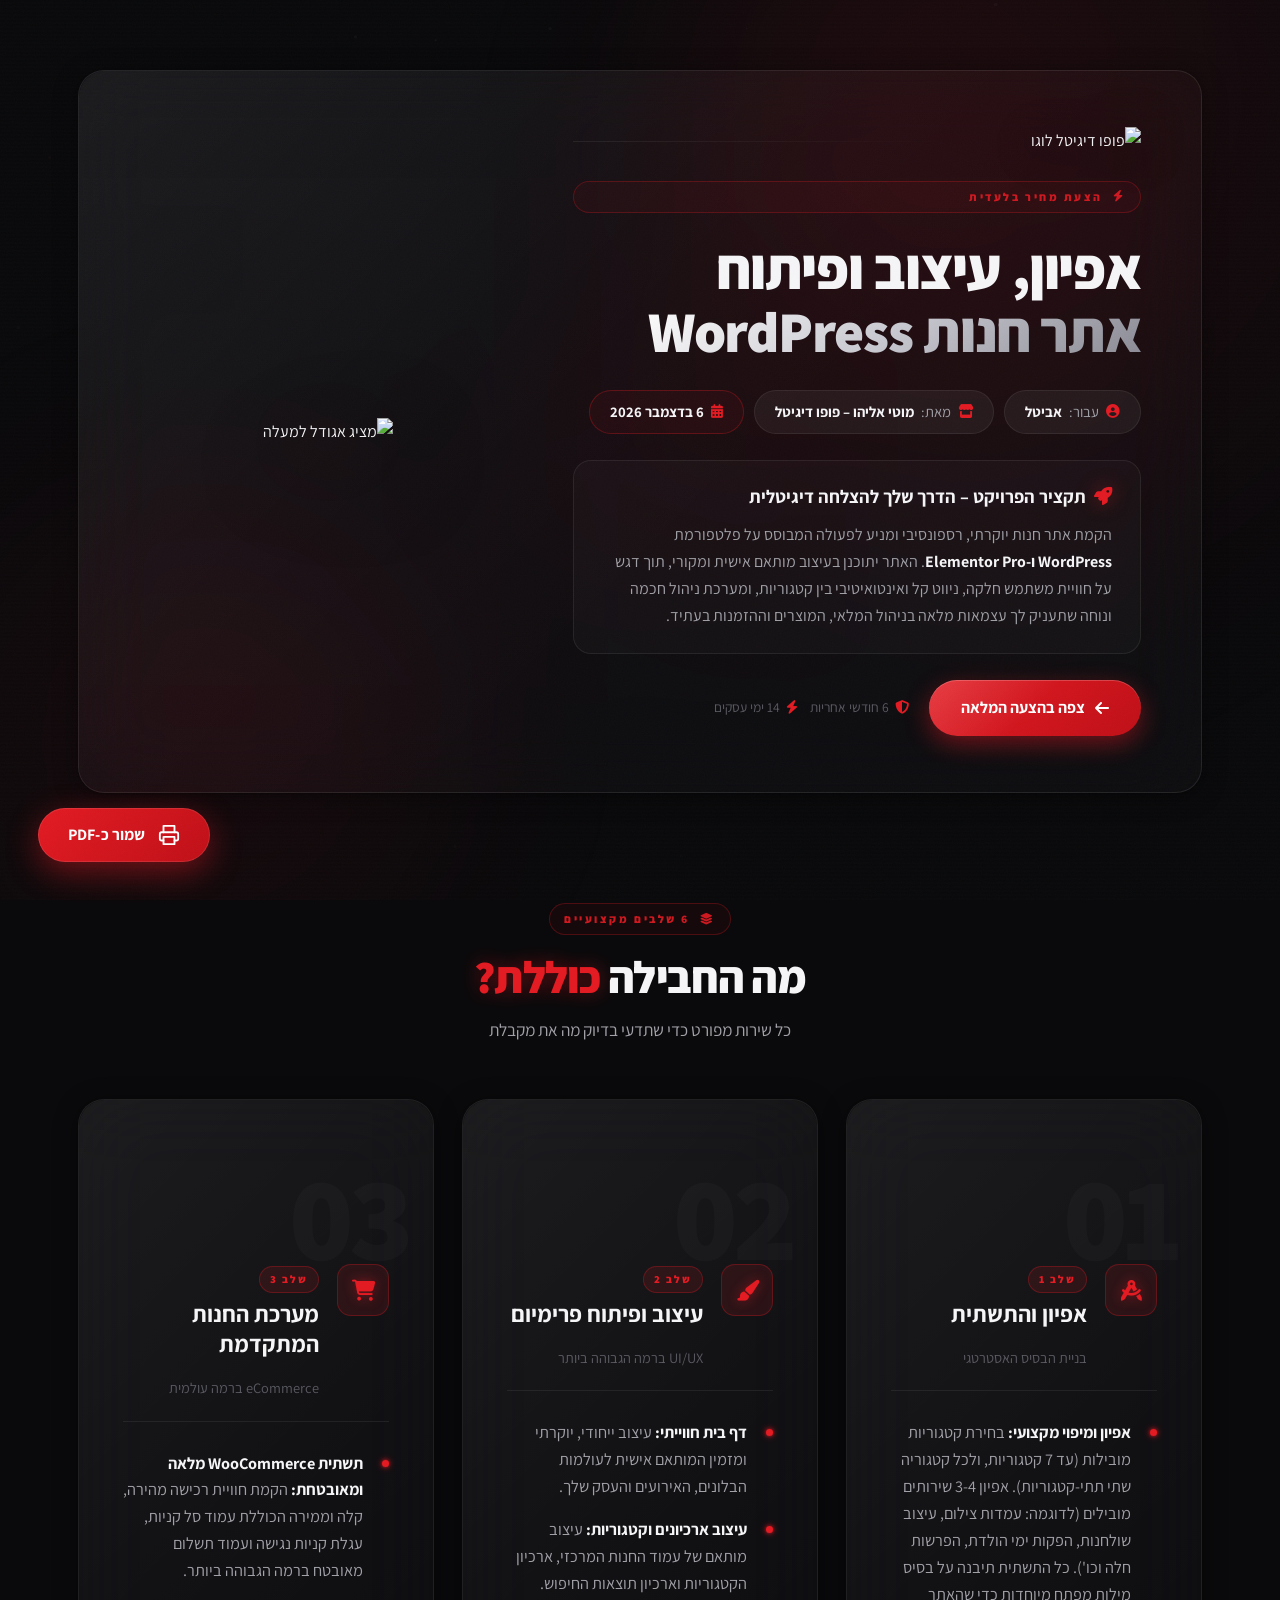
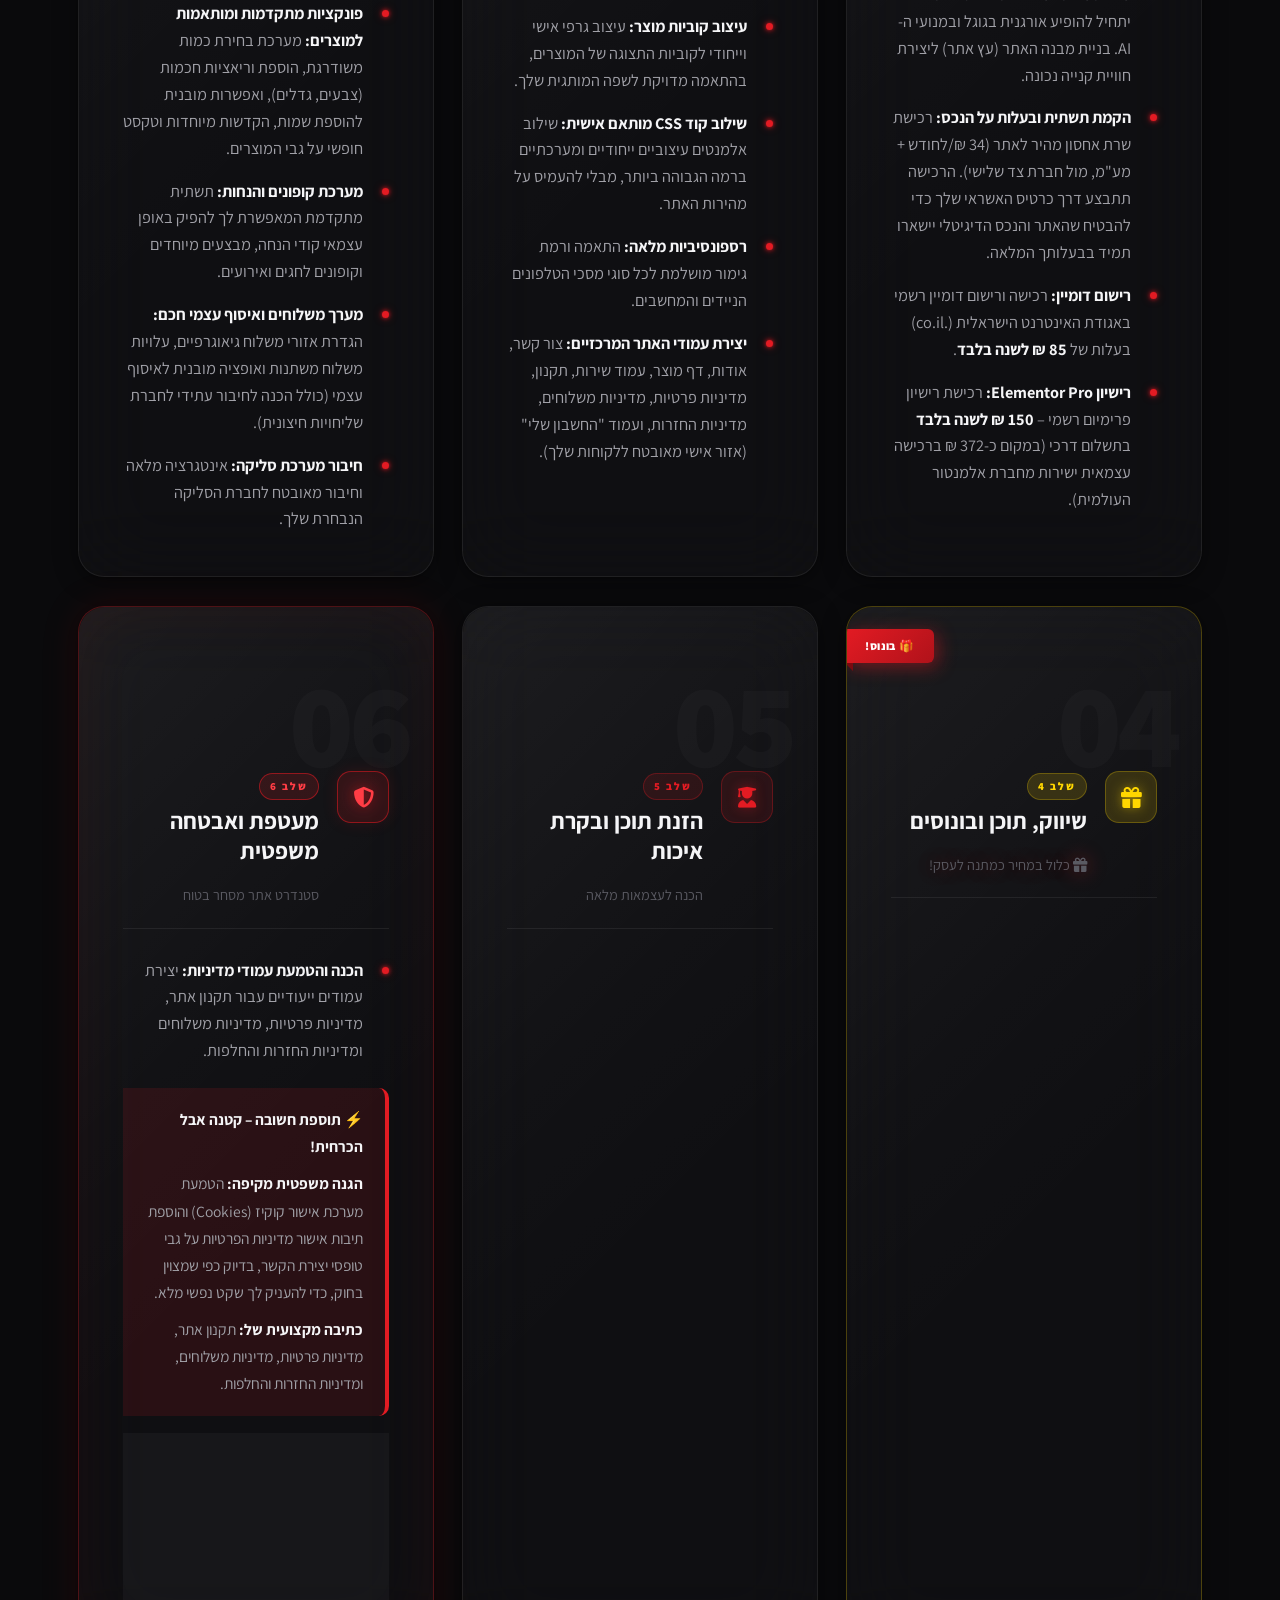
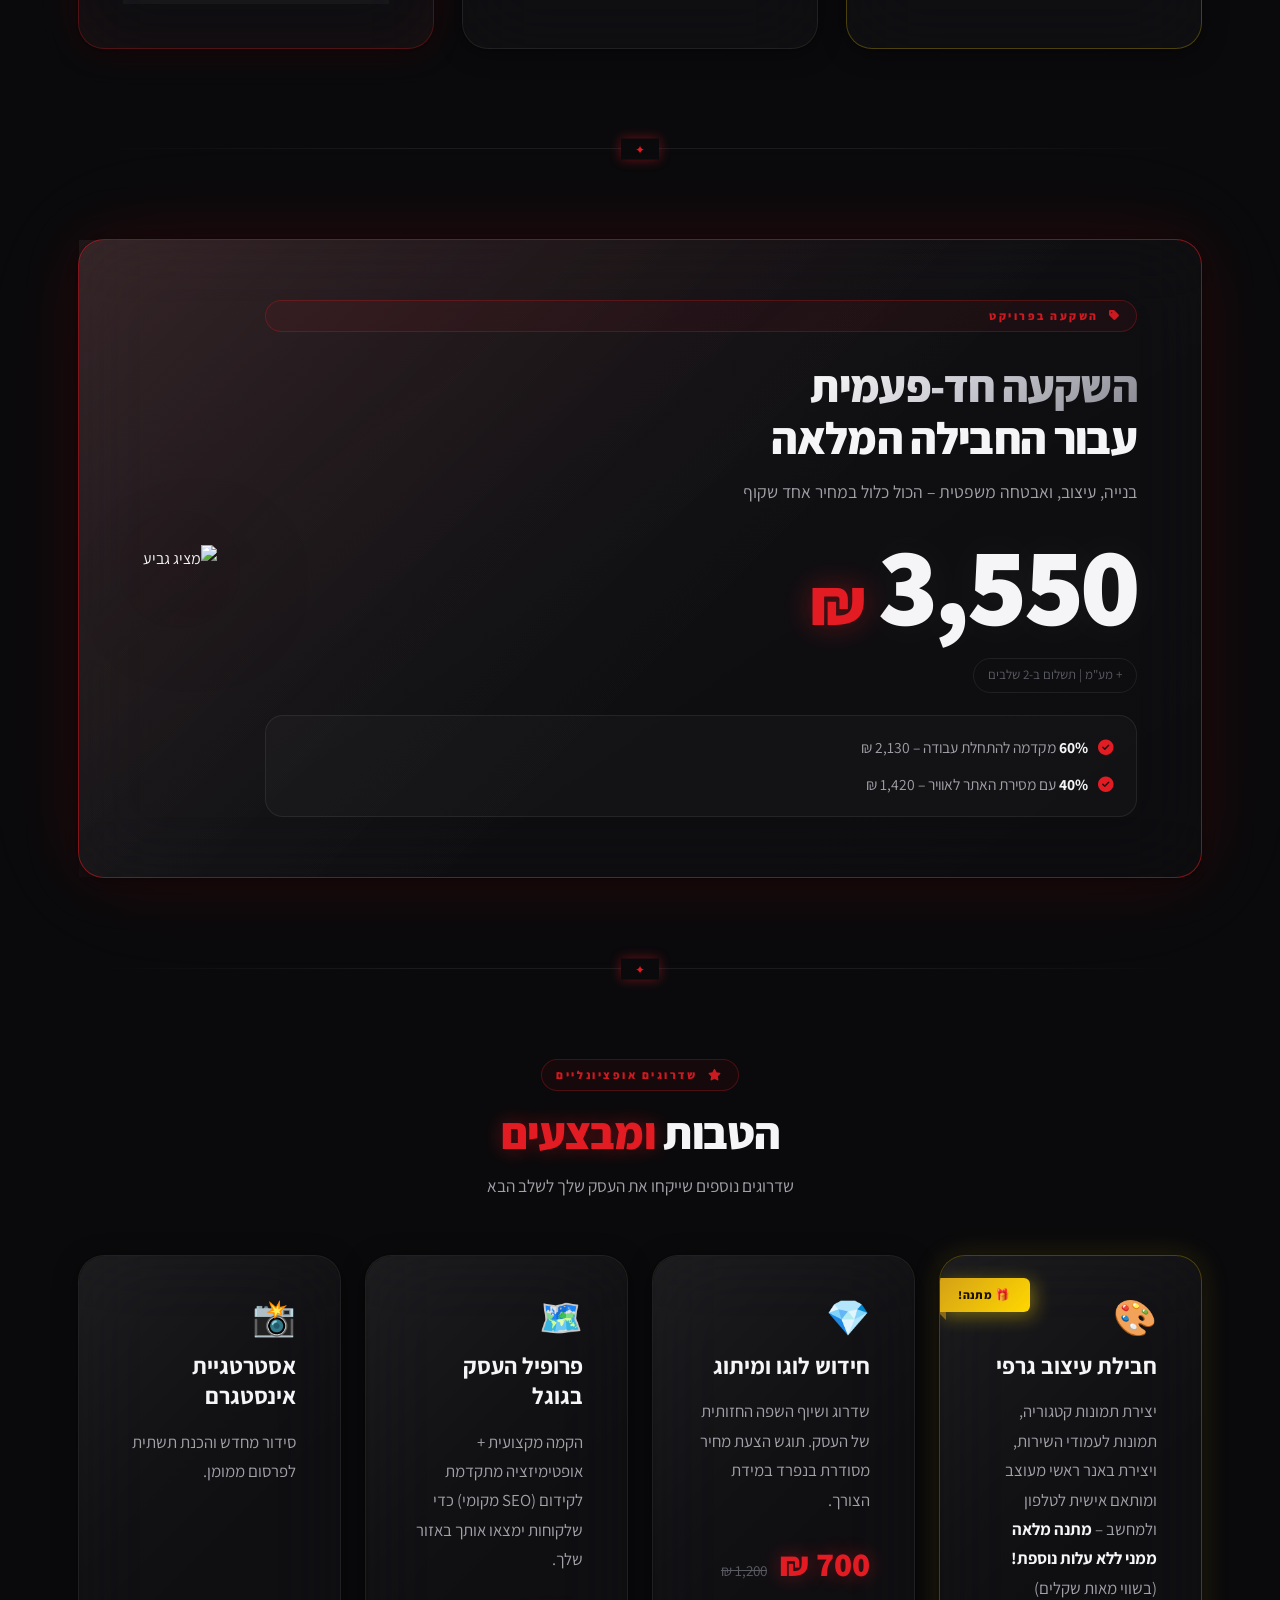
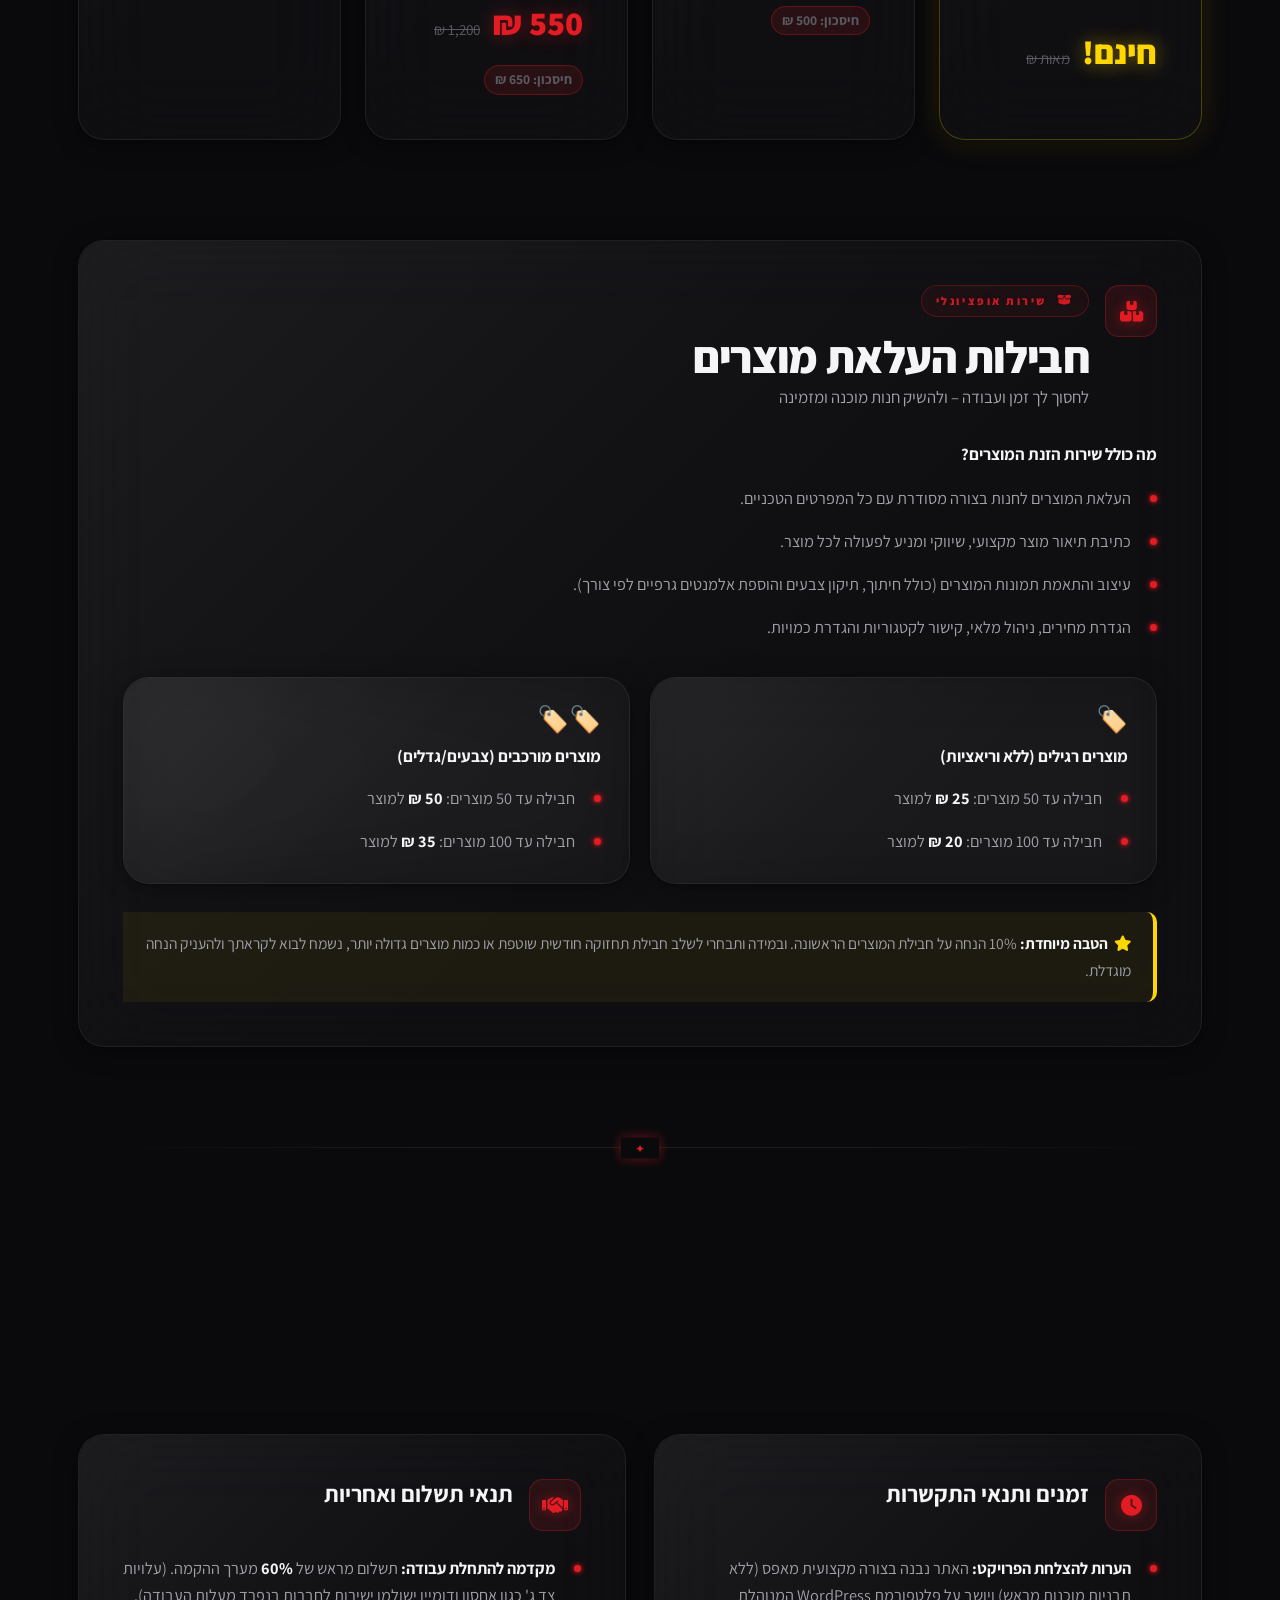
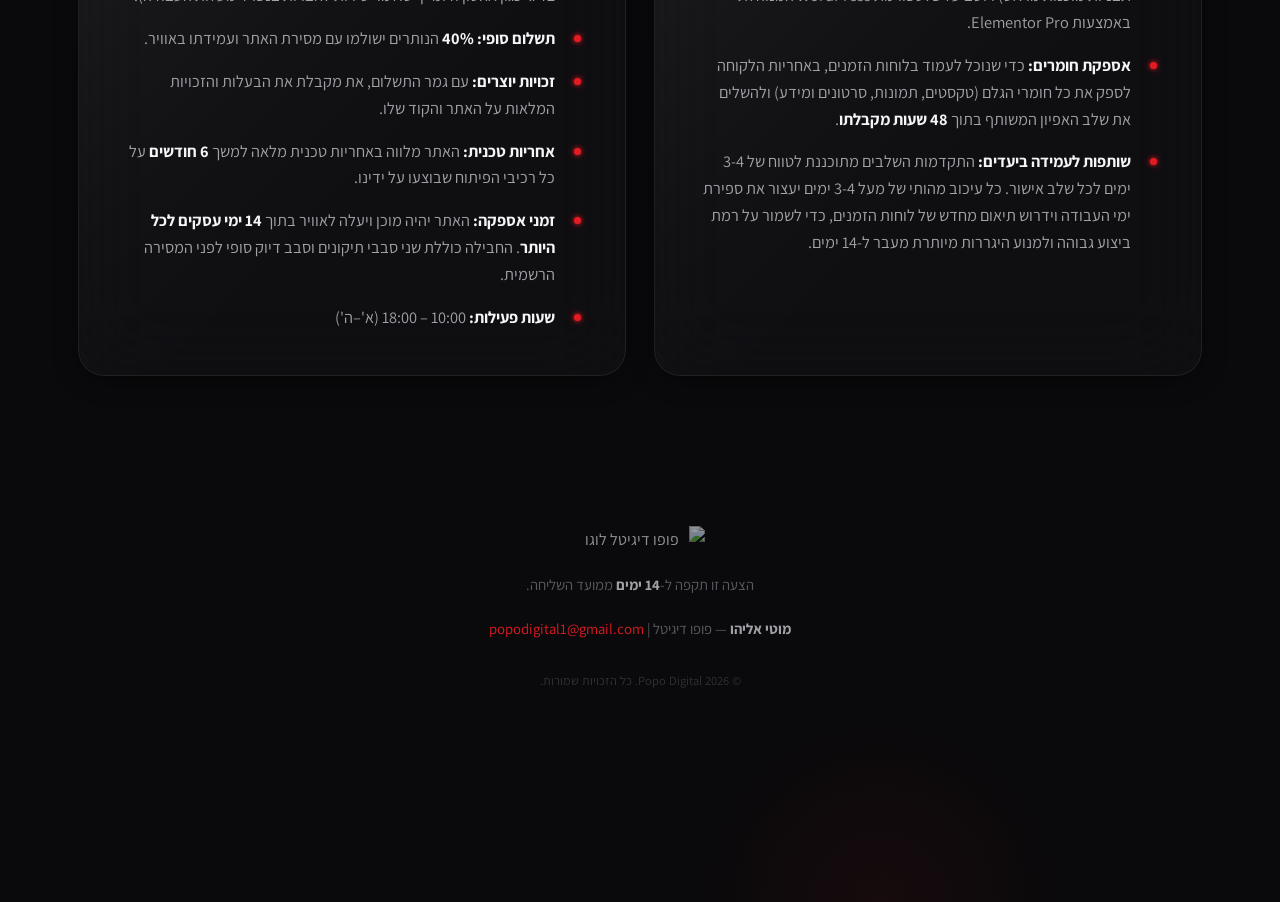
==== commit 3e68df50: "Update index.html" ====
--- a/index.html
+++ b/index.html
@@ -40,7 +40,7 @@
       <div class="hero__content">
 
         <div class="hero__brand">
-          <img src="./images/logo.png" alt="פופו דיגיטל לוגו" class="hero__logo">
+          <img src="https://i.ibb.co/XZpbNPLY/image.png" alt="פופו דיגיטל לוגו" class="hero__logo">
           <div class="hero__brand-line"></div>
         </div>
 
@@ -97,12 +97,7 @@
       <div class="hero__media">
         <div class="presenter-wrapper">
           <div class="presenter-glow"></div>
-          <img
-            src="./images/presenter-like.png"
-            alt="מציג אגודל למעלה"
-            class="presenter float"
-            id="heroPresenter"
-          >
+         <img src="https://i.ibb.co/FbJFV9X3/copy.png" alt="מציג אגודל למעלה" class="presenter float" id="heroPresenter">
         </div>
       </div>
     </header>
@@ -380,11 +375,7 @@
 
         <div class="pricing-media">
           <div class="trophy-glow"></div>
-          <img
-            src="./images/presenter-trophy.png"
-            alt="מציג גביע"
-            class="trophy-img float"
-          >
+          <img src="https://i.ibb.co/KpmYL3Zw/3.jpg" alt="מציג גביע" class="trophy-img float">
         </div>
 
       </div>
@@ -453,7 +444,7 @@
           <div class="upsell-icon">📸</div>
           <h3>אסטרטגיית אינסטגרם</h3>
           <p>
-            סידור מחדש והכנת תשתית למימון ופרסום ממומן.
+            סידור מחדש והכנת תשתית לפרסום ממומן.
           </p>
           <div class="upsell-prices">
             <strong>~20% הנחה</strong>
@@ -603,12 +594,13 @@
     <!-- ─── FOOTER ─────────────────────────────── -->
     <footer class="site-footer reveal">
       <div class="footer-inner">
-        <img src="./images/logo.png" alt="פופו דיגיטל לוגו" class="footer-logo">
+        <img src="https://i.ibb.co/XZpbNPLY/image.png" alt="פופו דיגיטל לוגו" class="footer-logo">
         <p>הצעה זו תקפה ל-<strong>14 ימים</strong> ממועד השליחה.</p>
         <p style="margin-top: 6px;">
-          <strong>מוטי אליהו</strong> — פופו דיגיטל | <a href="mailto:moti@popodigital.co.il">moti@popodigital.co.il</a>
+          <strong>מוטי אליהו</strong> — פופו דיגיטל | <a href="mailto:popodigital1@gmail.com
+">popodigital1@gmail.com</a>
         </p>
-        <p class="footer-copy">© 2025 Popo Digital. כל הזכויות שמורות.</p>
+        <p class="footer-copy">© 2026 Popo Digital. כל הזכויות שמורות.</p>
       </div>
     </footer>
 
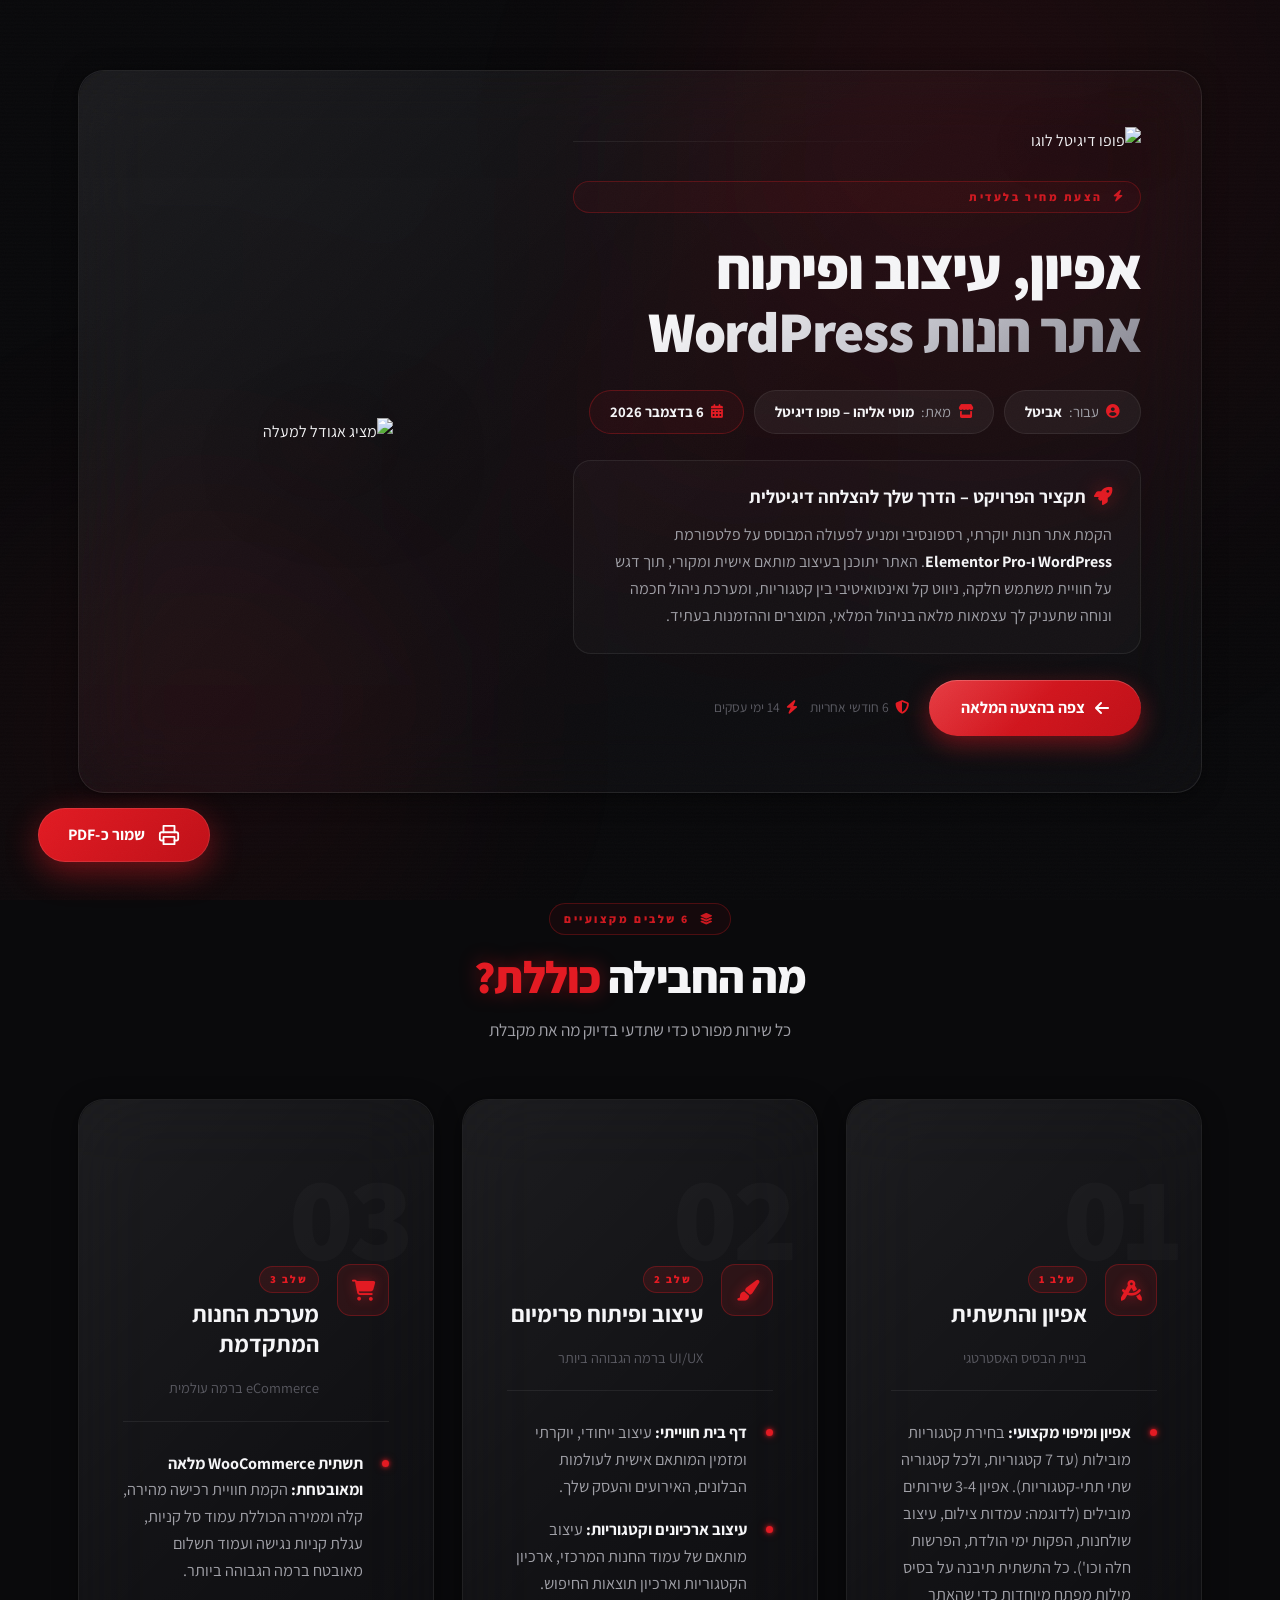
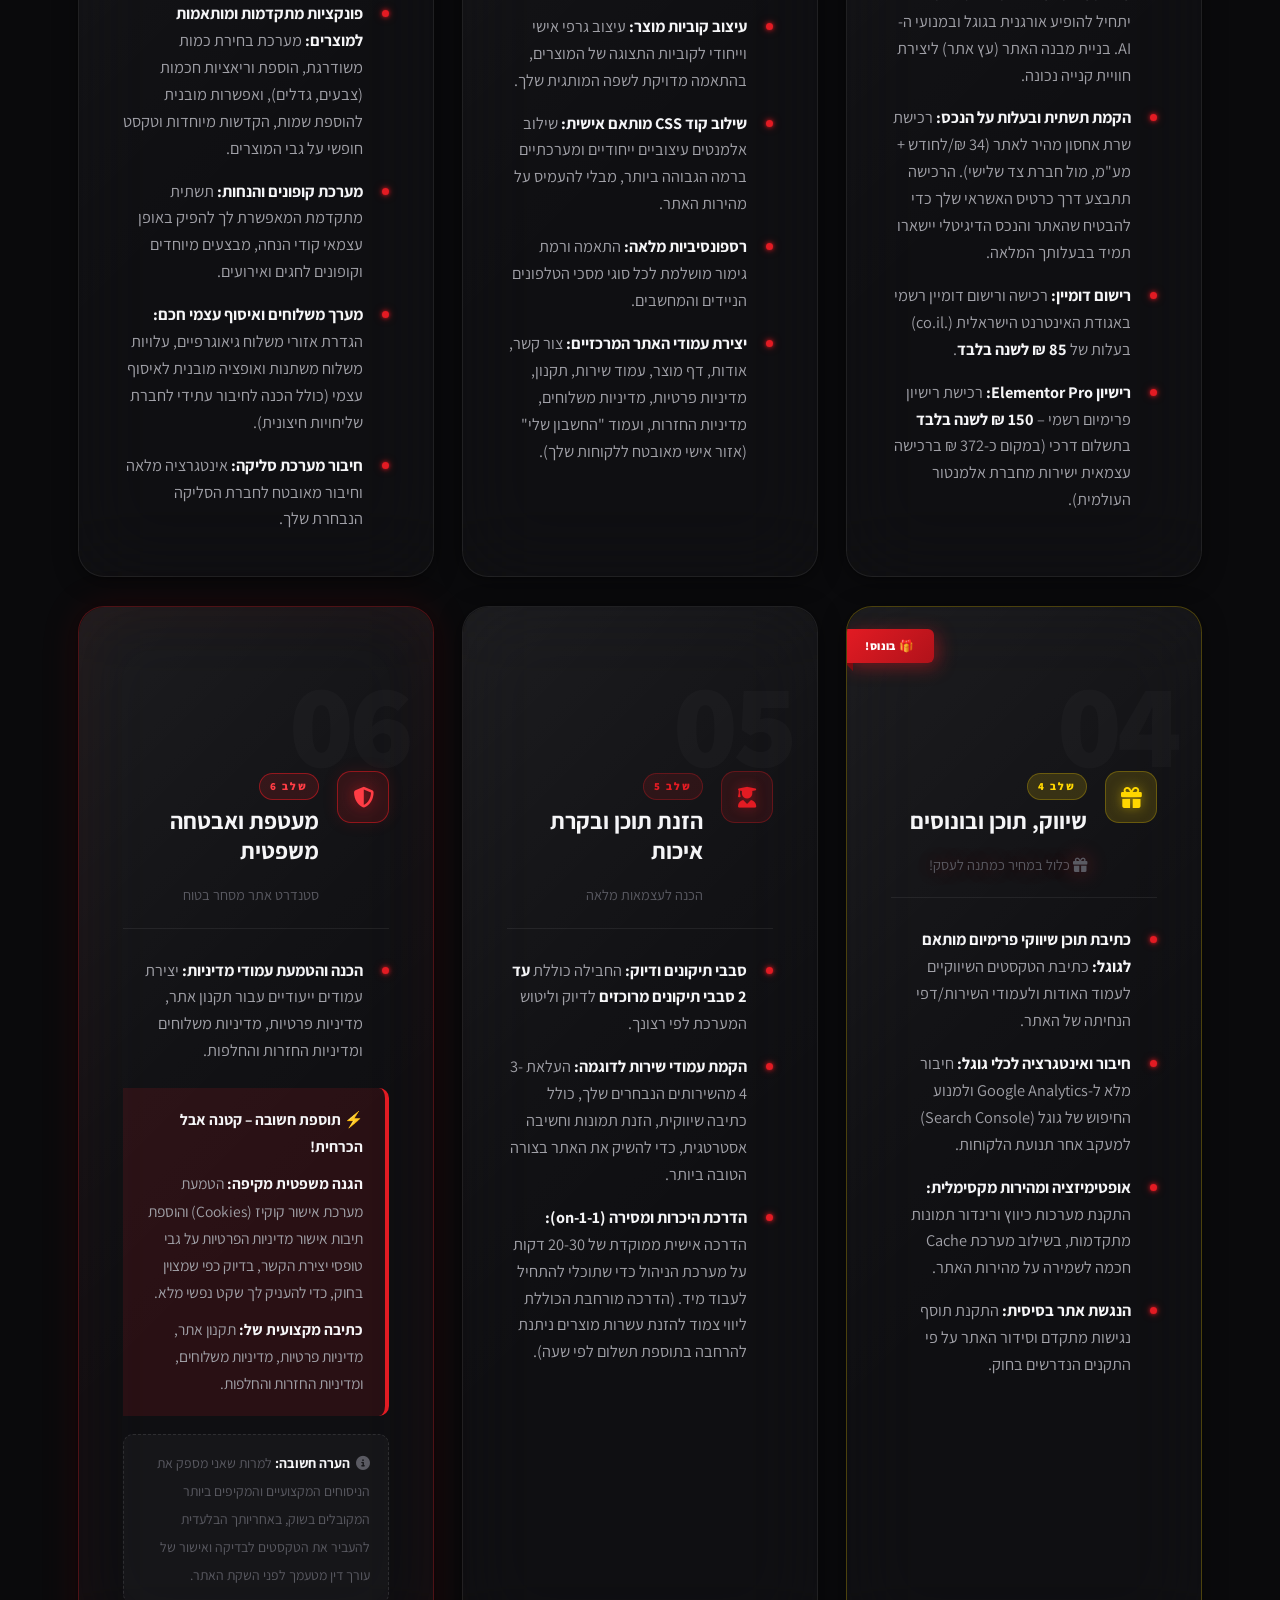
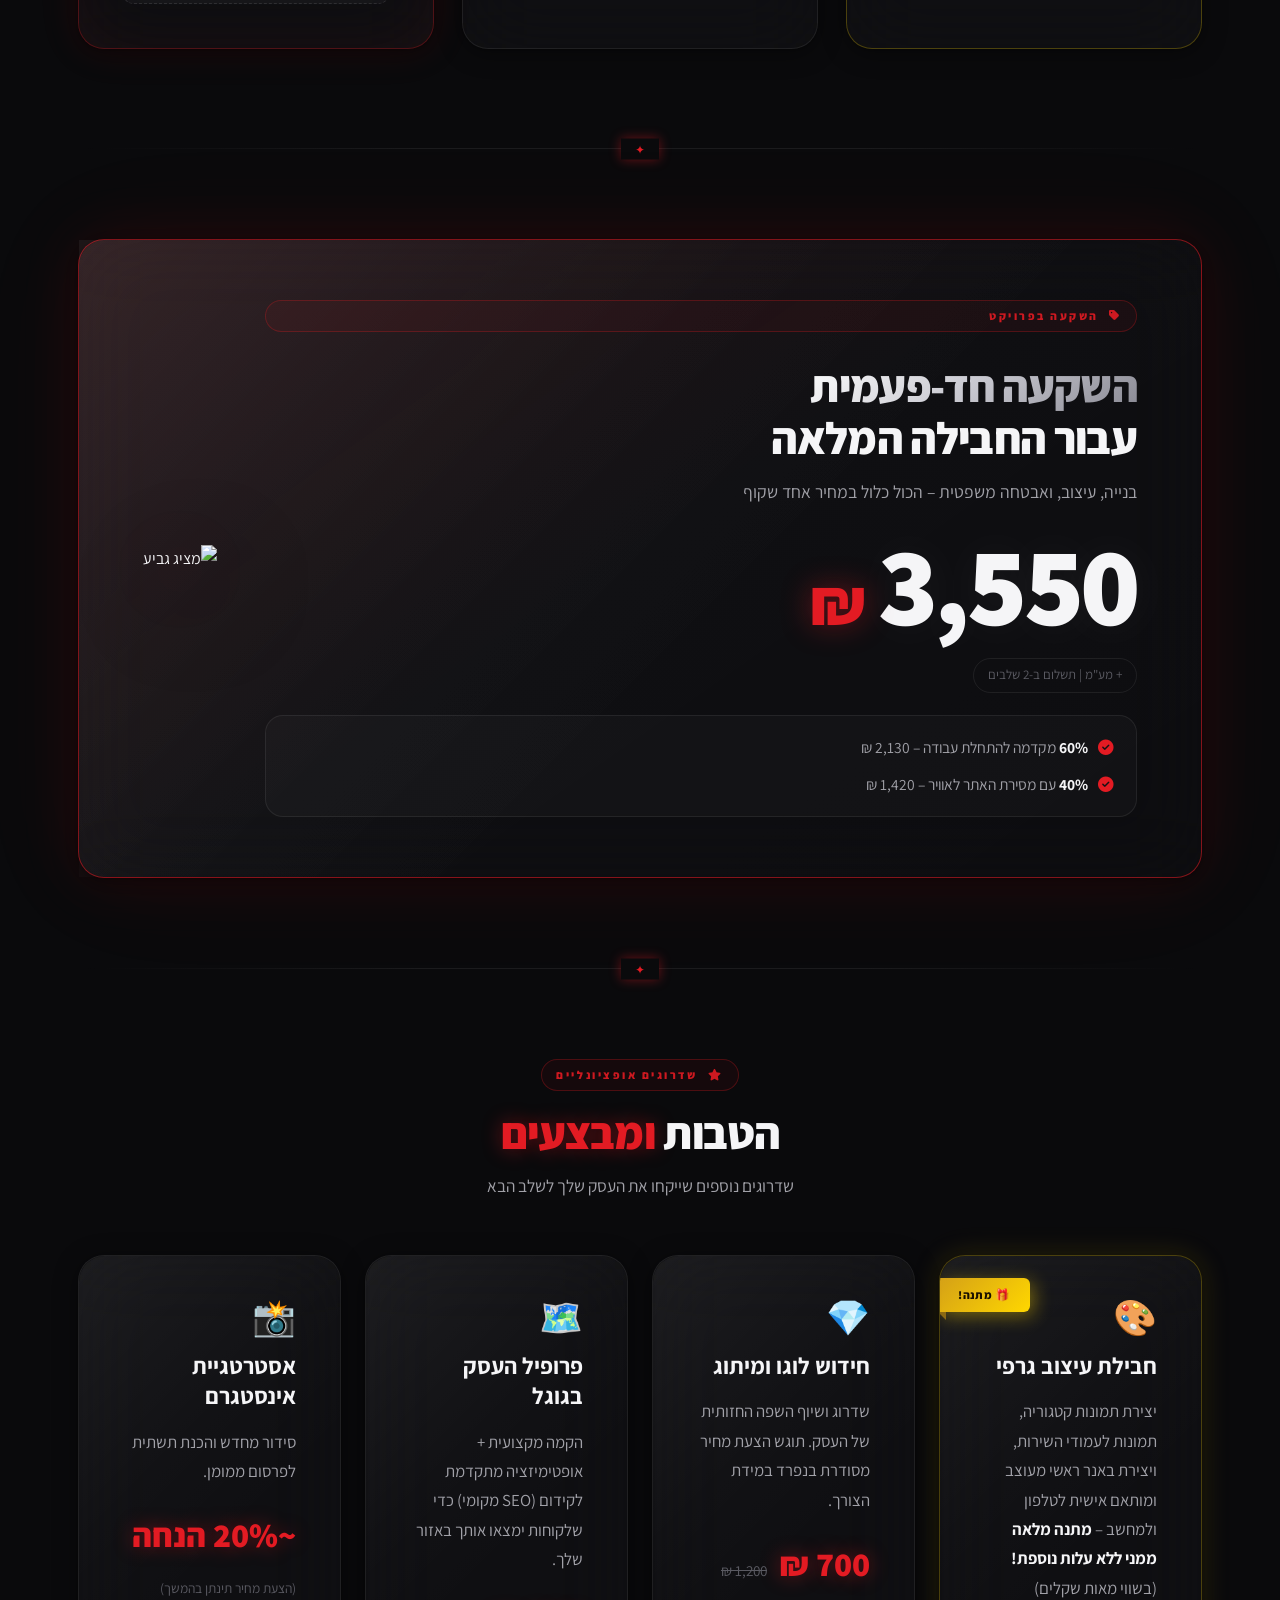
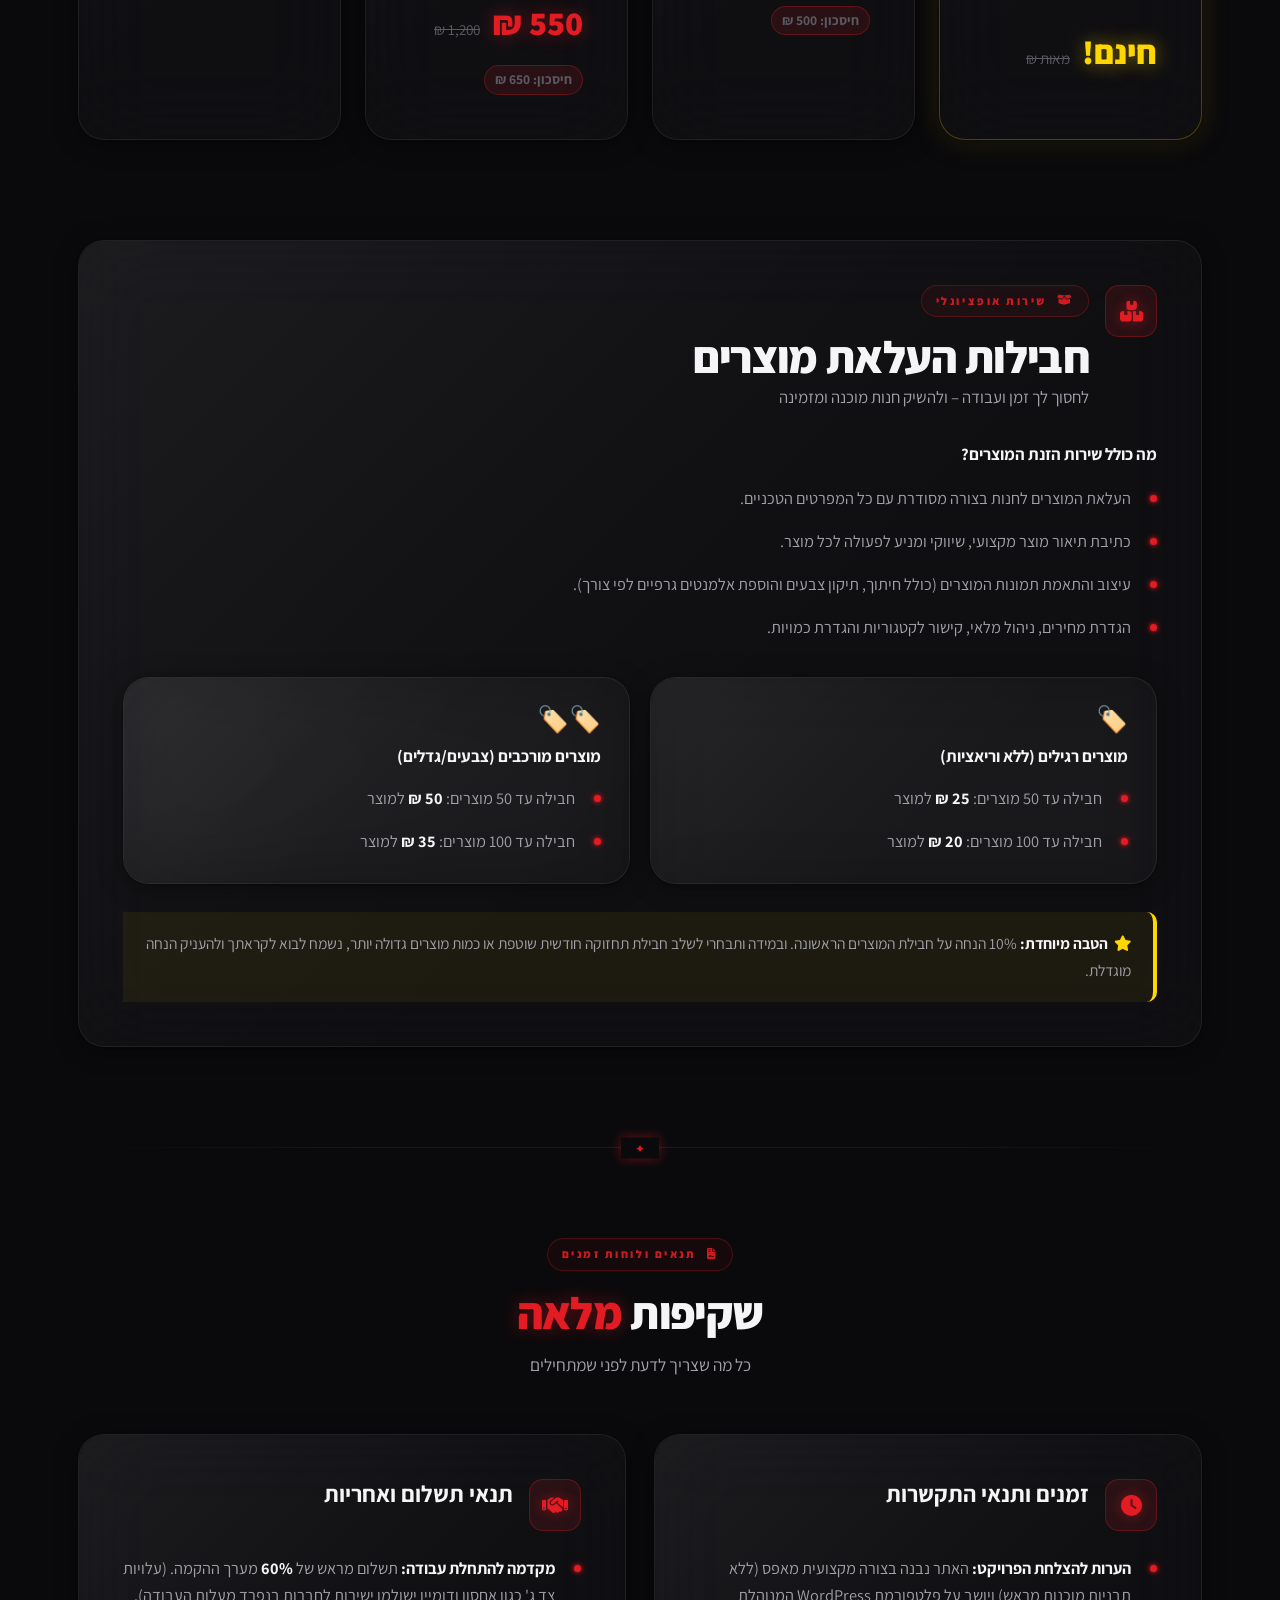
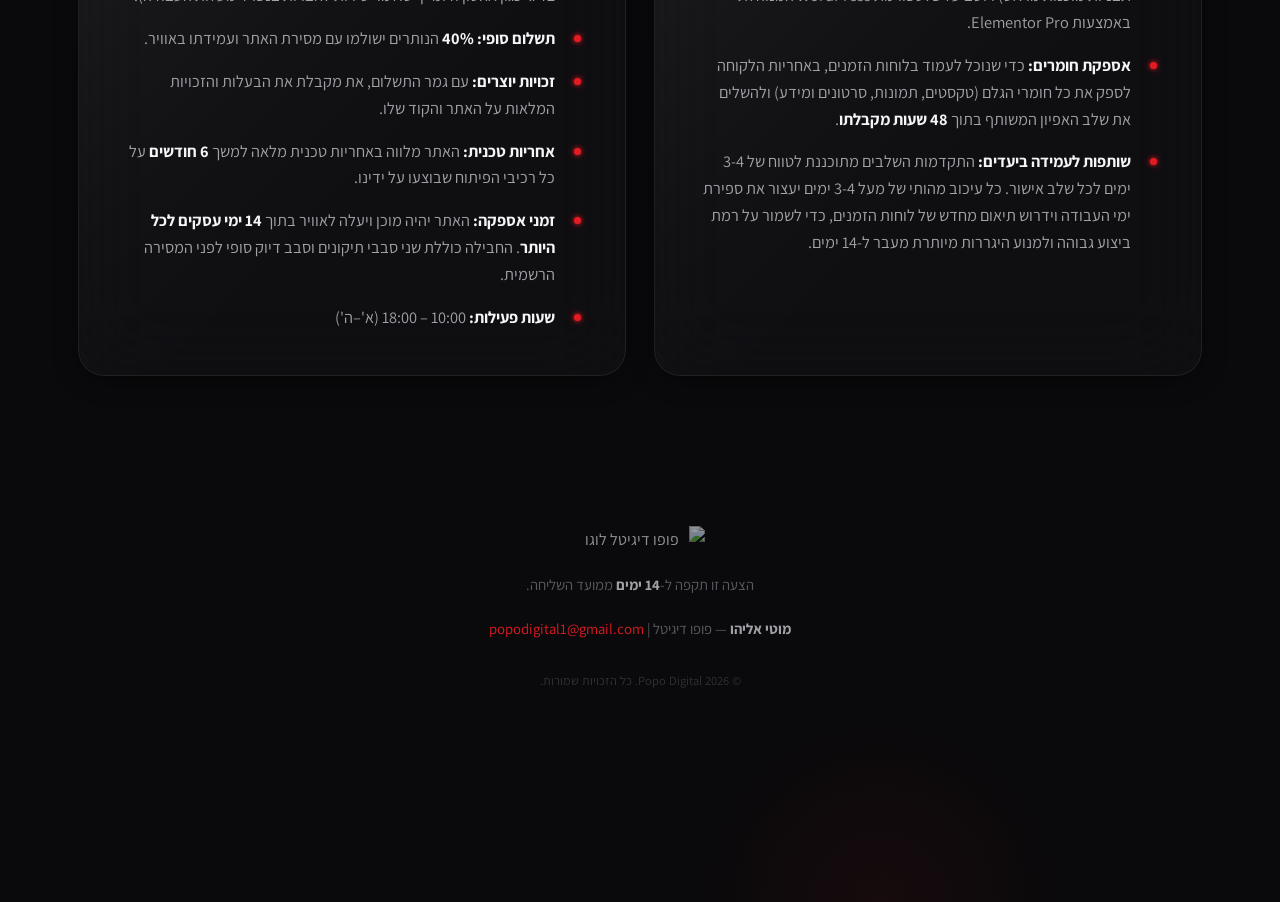
==== commit 1a8c5a83: "Update index.html" ====
--- a/index.html
+++ b/index.html
@@ -375,7 +375,7 @@
 
         <div class="pricing-media">
           <div class="trophy-glow"></div>
-          <img src="https://i.ibb.co/KpmYL3Zw/3.jpg" alt="מציג גביע" class="trophy-img float">
+          <img src="https://i.ibb.co/DfpsQjyb/image.png" alt="מציג גביע" class="trophy-img float">
         </div>
 
       </div>
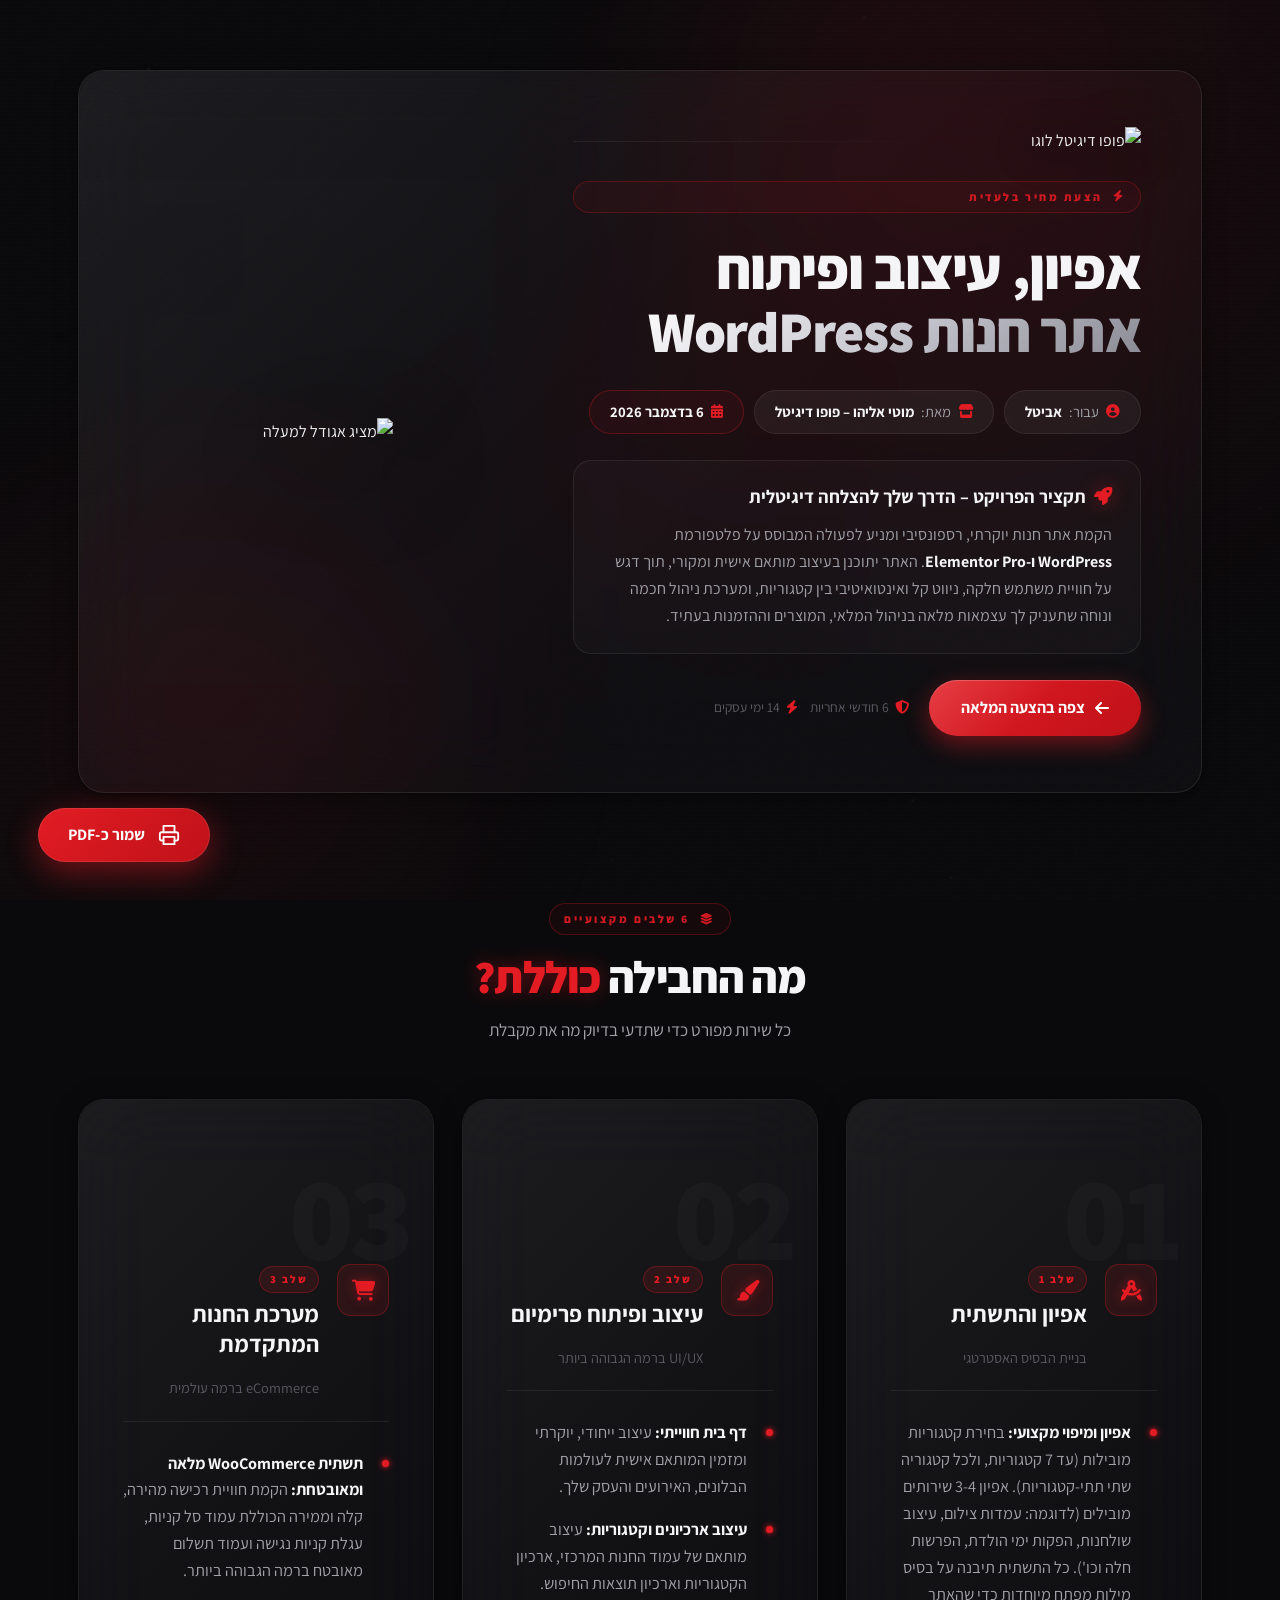
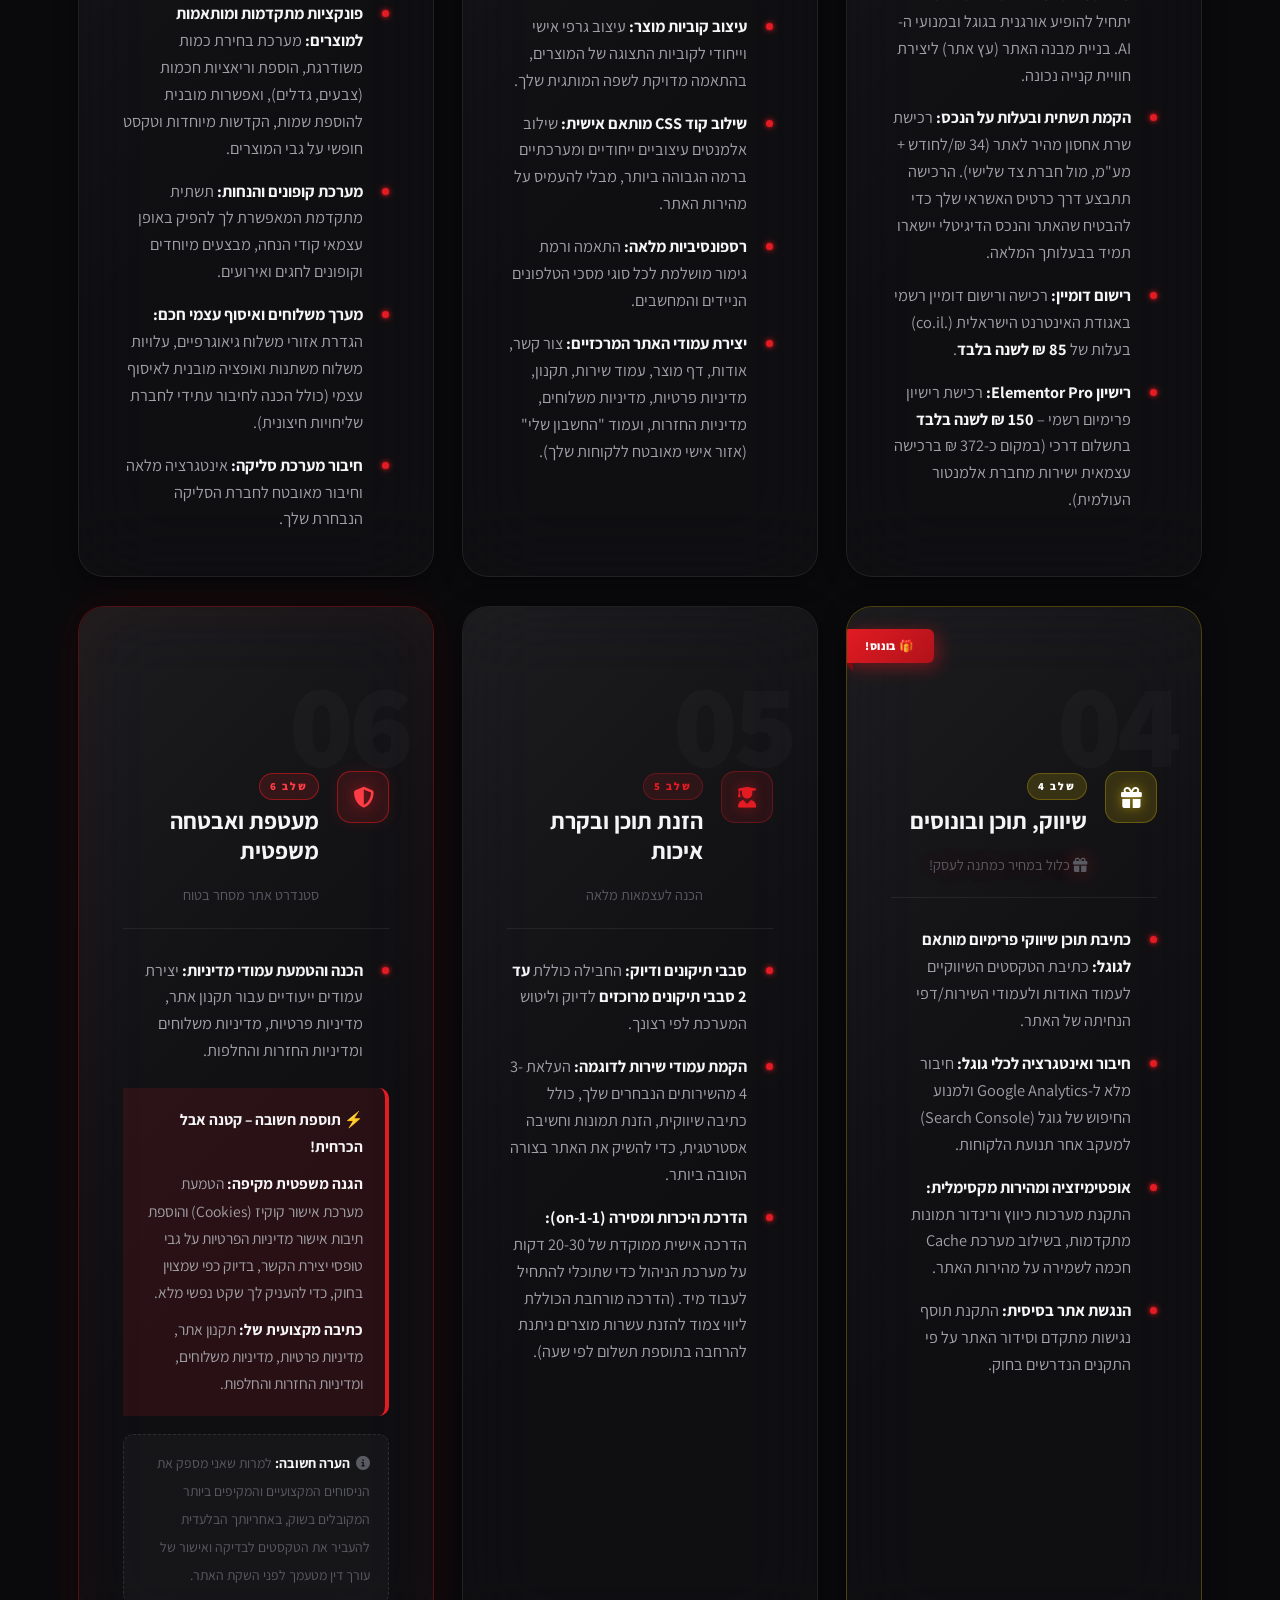
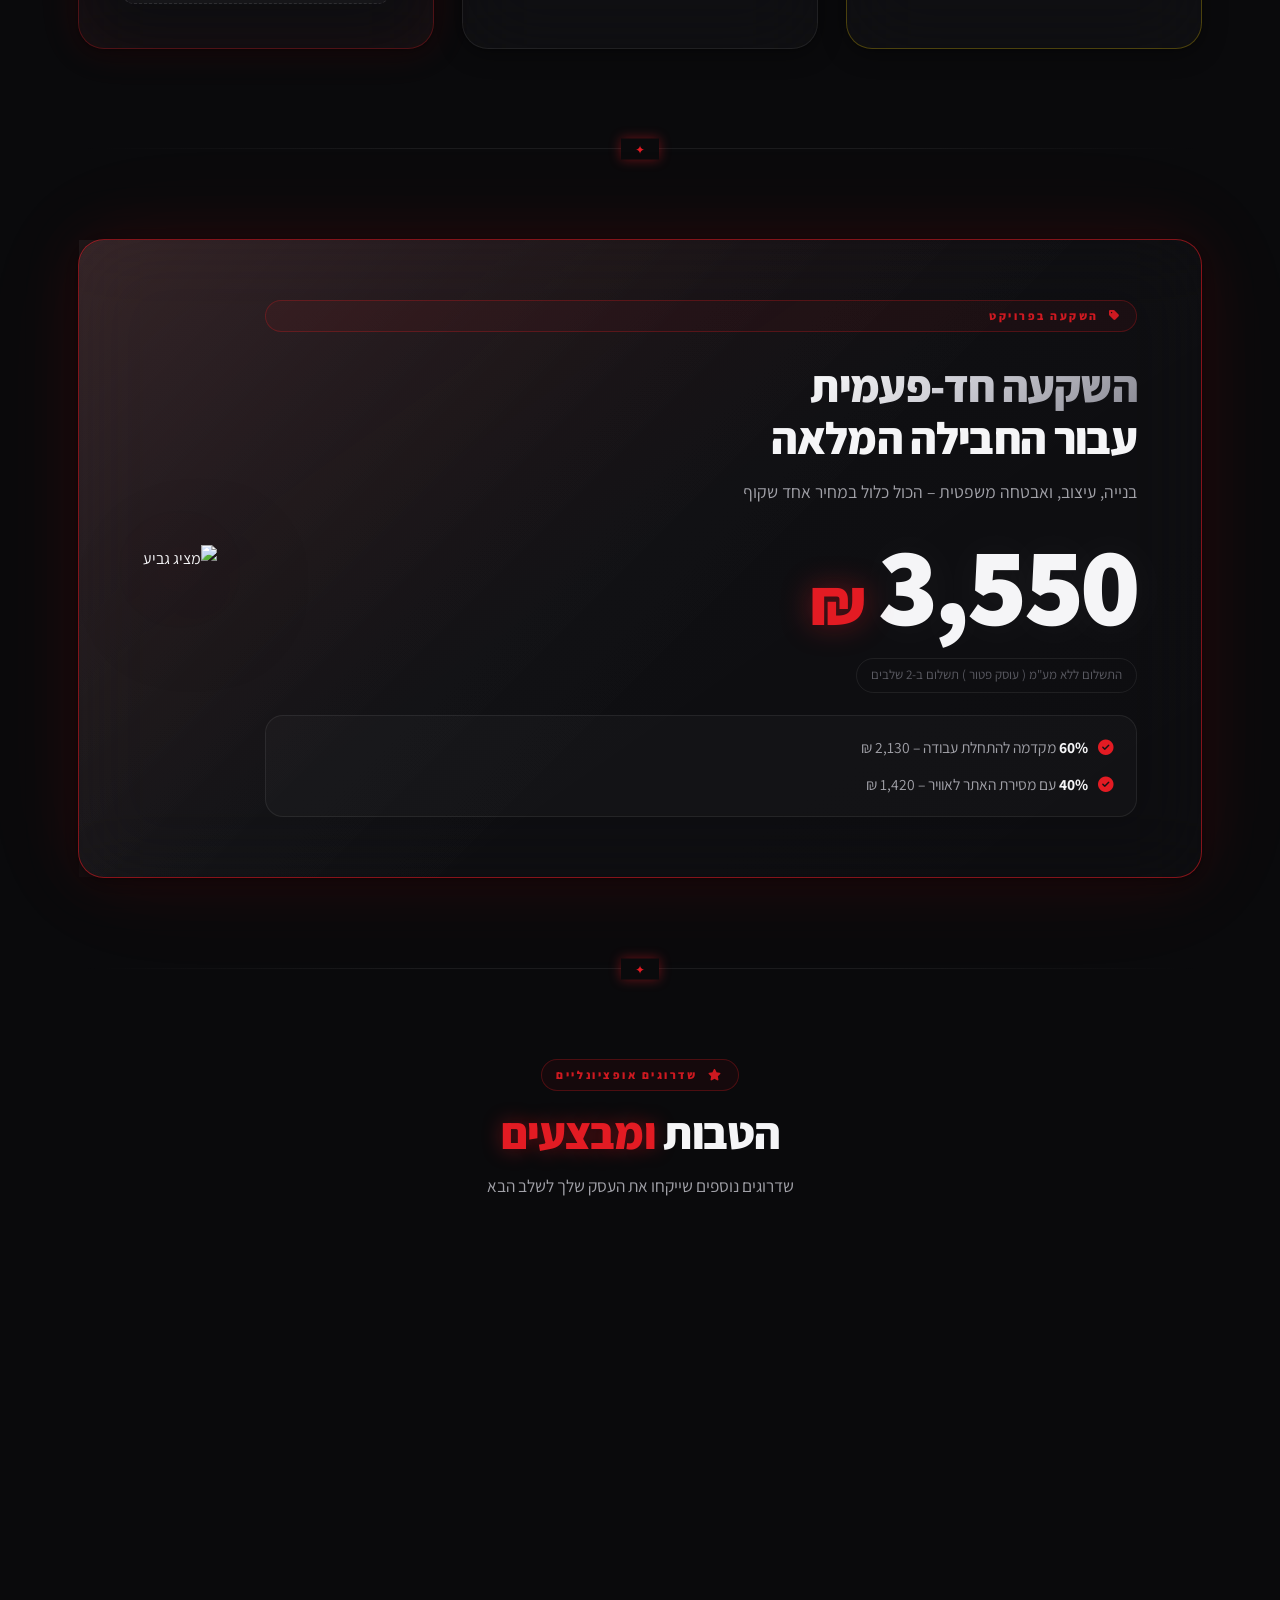
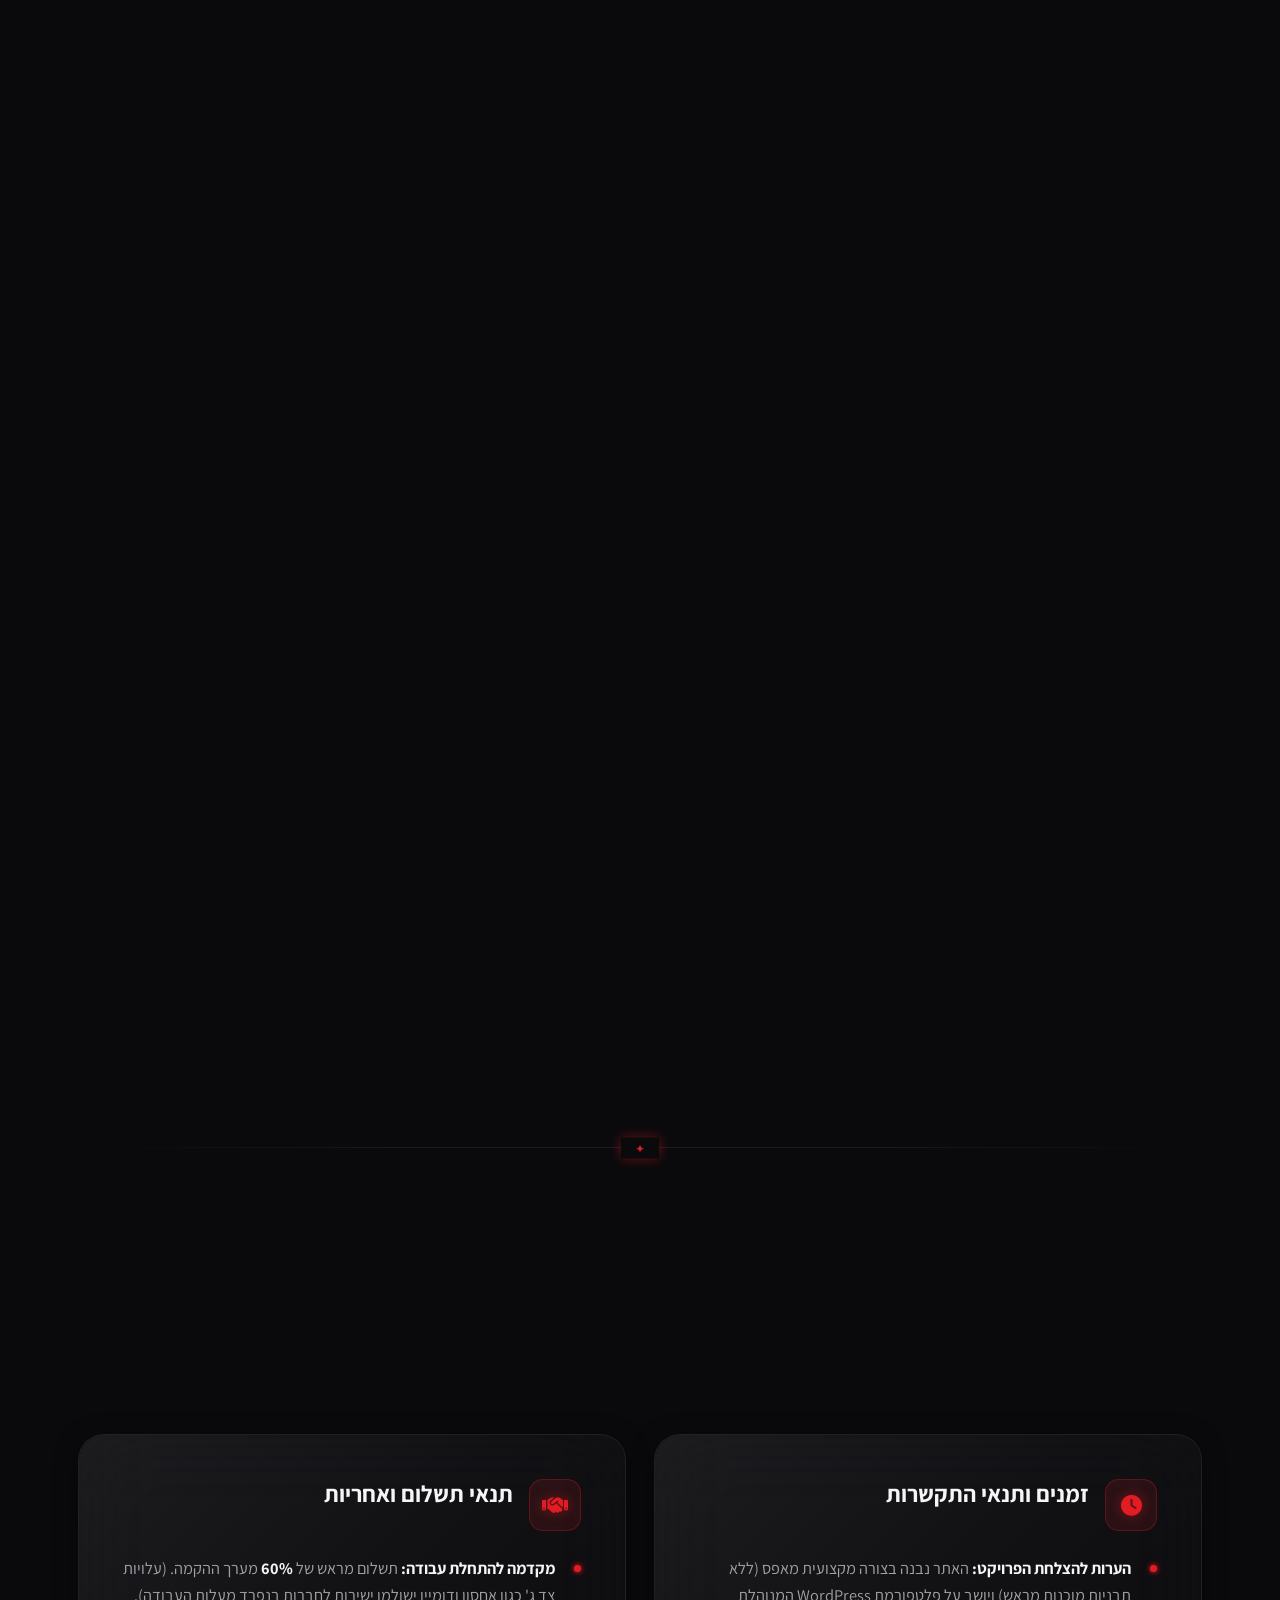
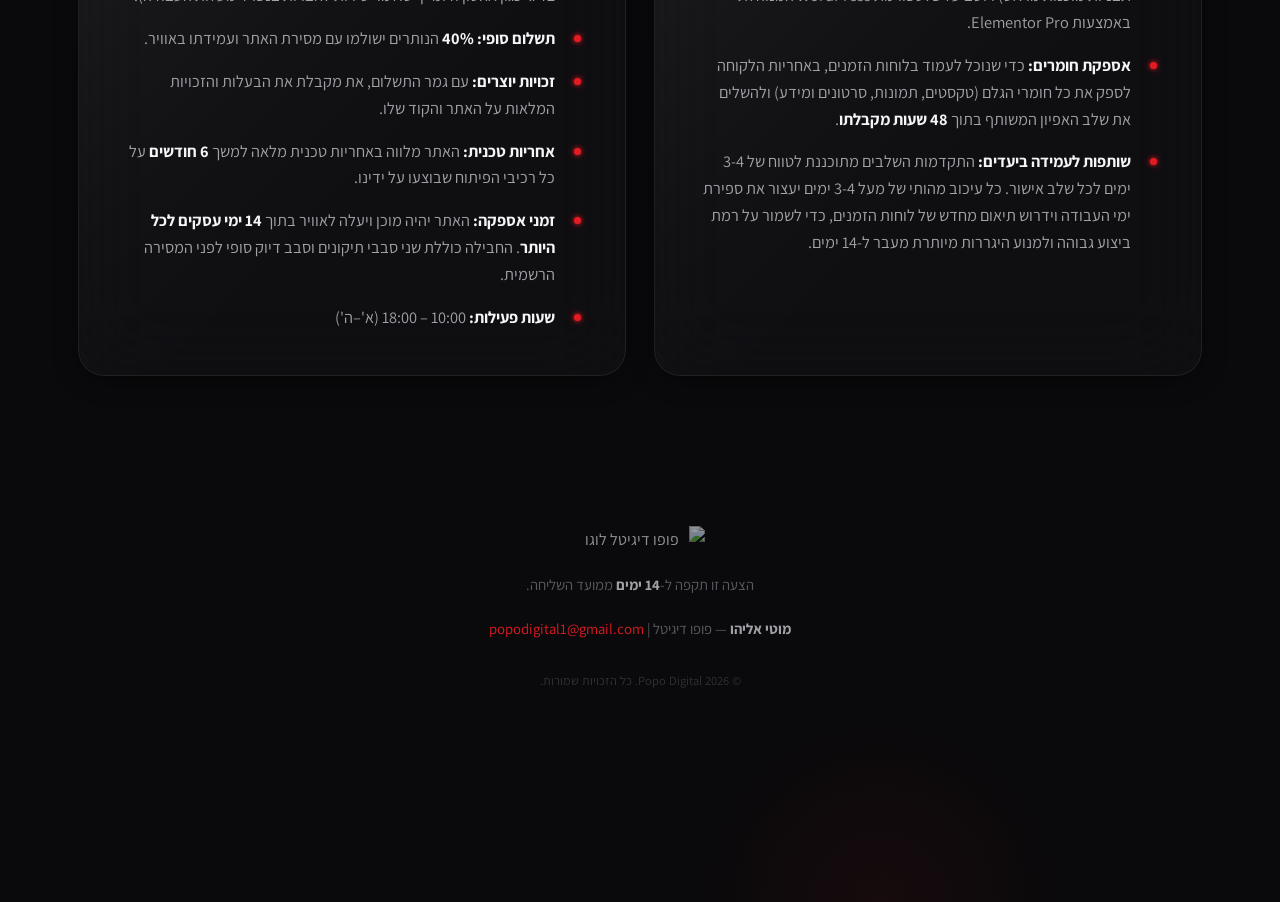
==== commit ddabac45: "Update index.html" ====
--- a/index.html
+++ b/index.html
@@ -359,7 +359,7 @@
             <span class="price-amount">3,550</span>
             <span class="price-currency">₪</span>
           </div>
-          <span class="price-note">+ מע"מ | תשלום ב-2 שלבים</span>
+          <span class="price-note"> התשלום ללא מע"מ ( עוסק פטור ) תשלום ב-2 שלבים</span>
 
           <div class="price-breakdown">
             <div class="breakdown-item">
--- a/style.css
+++ b/style.css
@@ -37,7 +37,7 @@
   --glass-border-hover: rgba(255, 255, 255, 0.14);
 
   /* Gold accent */
-  --gold:               #FFD700;
+  --gold:               #FFFFFF;
   --gold-dim:           rgba(255, 215, 0, 0.15);
   --gold-border:        rgba(255, 215, 0, 0.25);
 
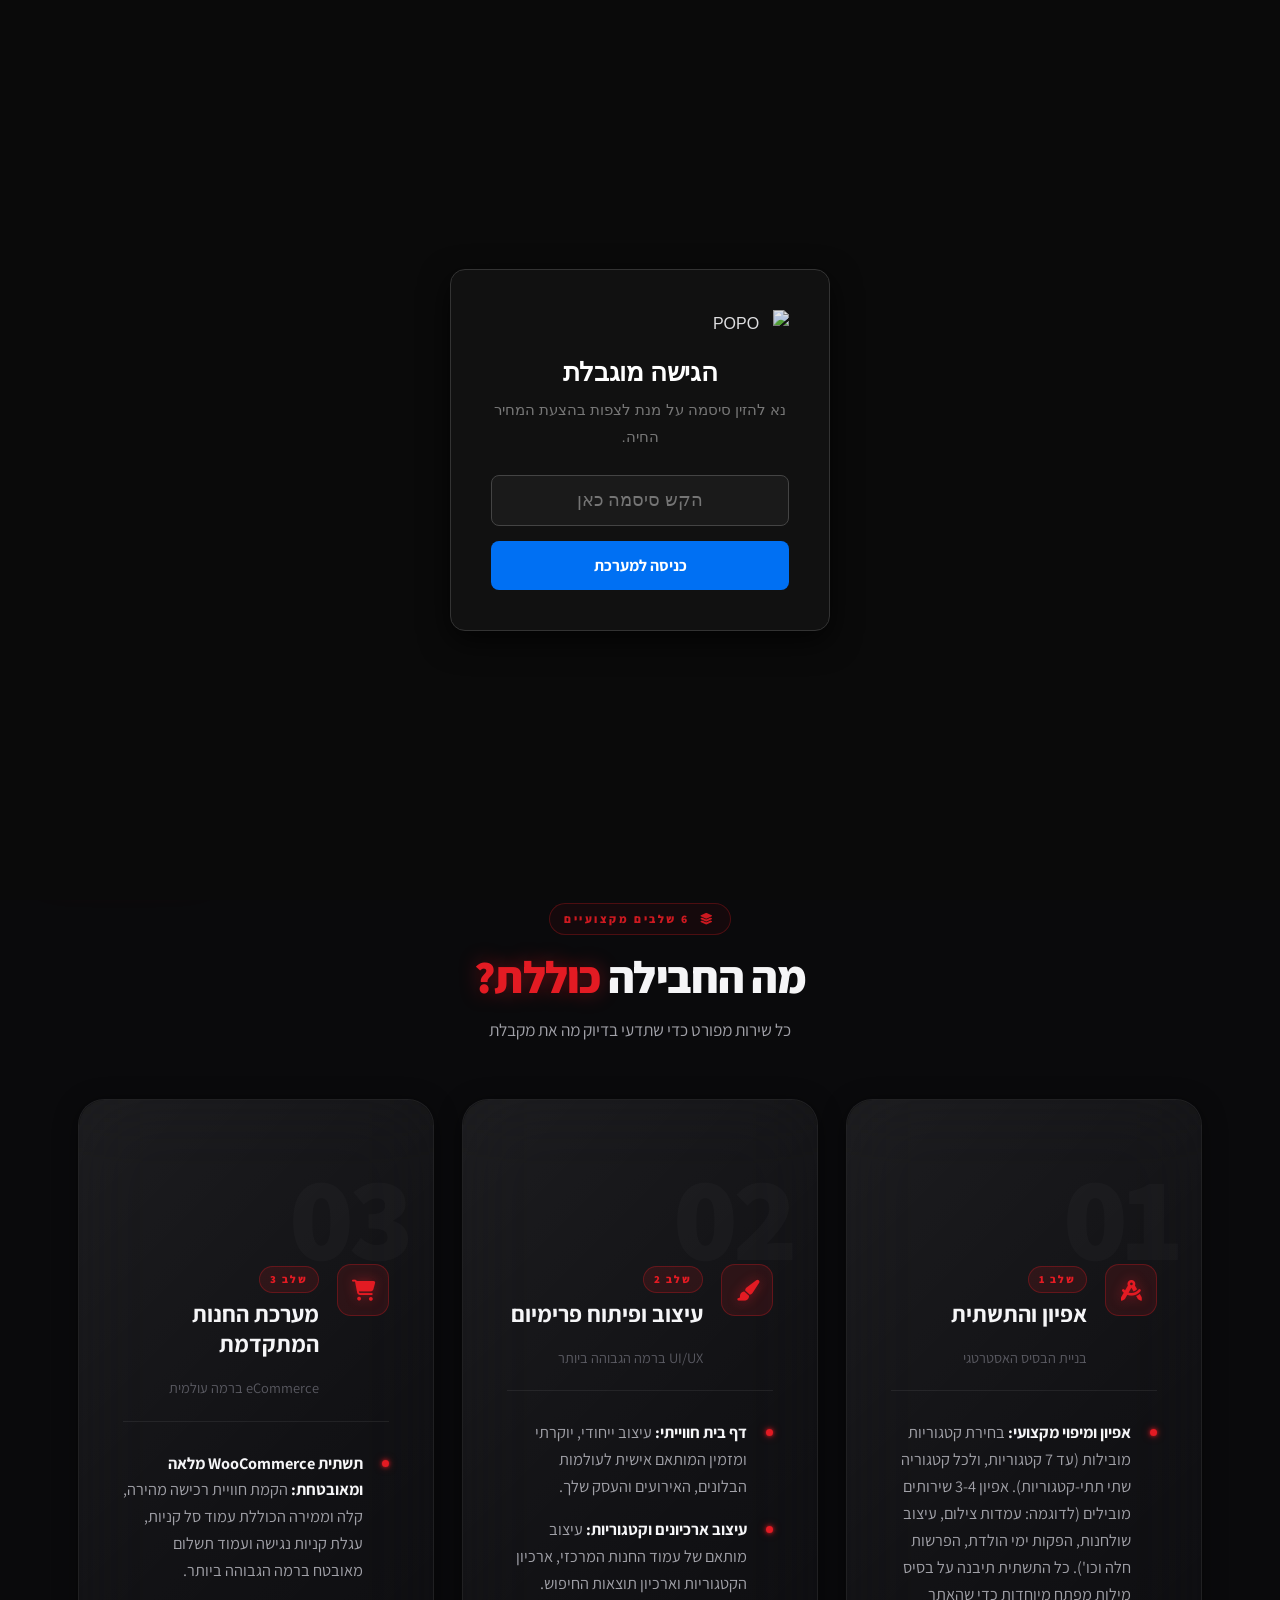
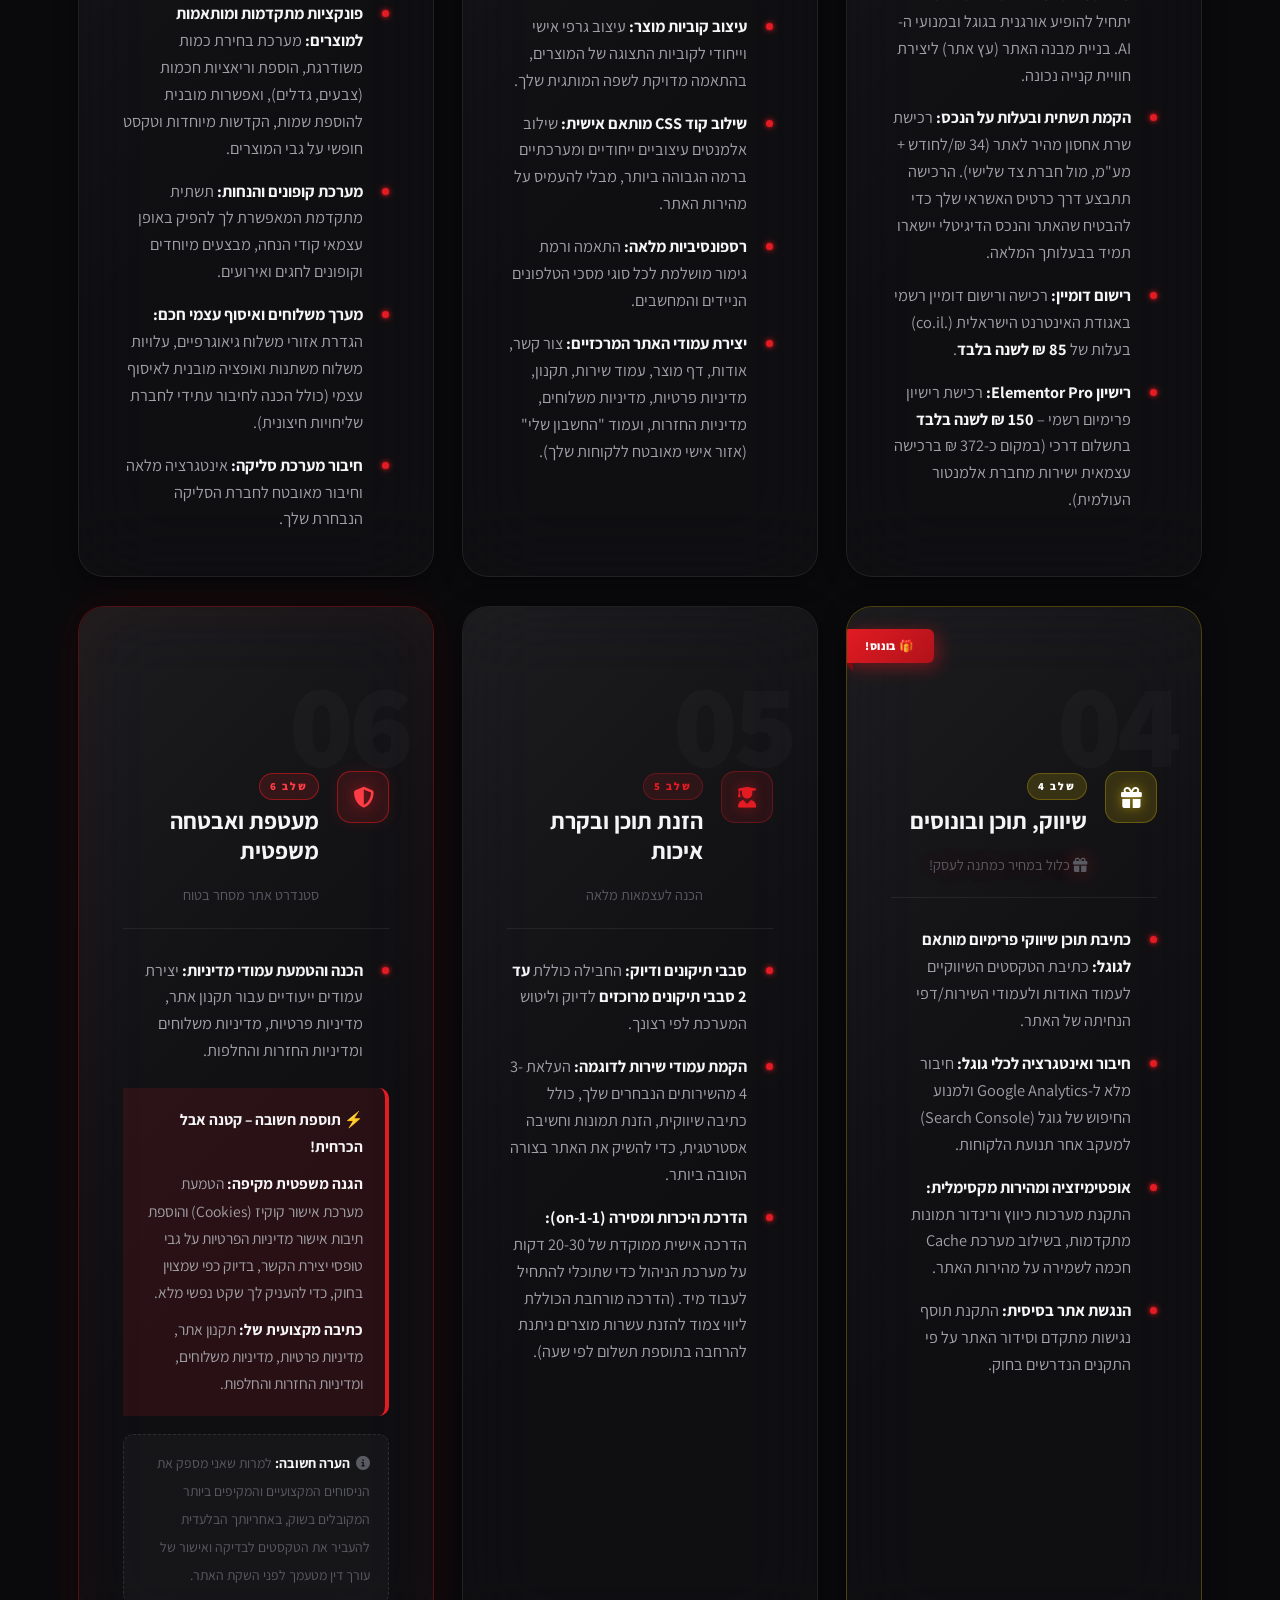
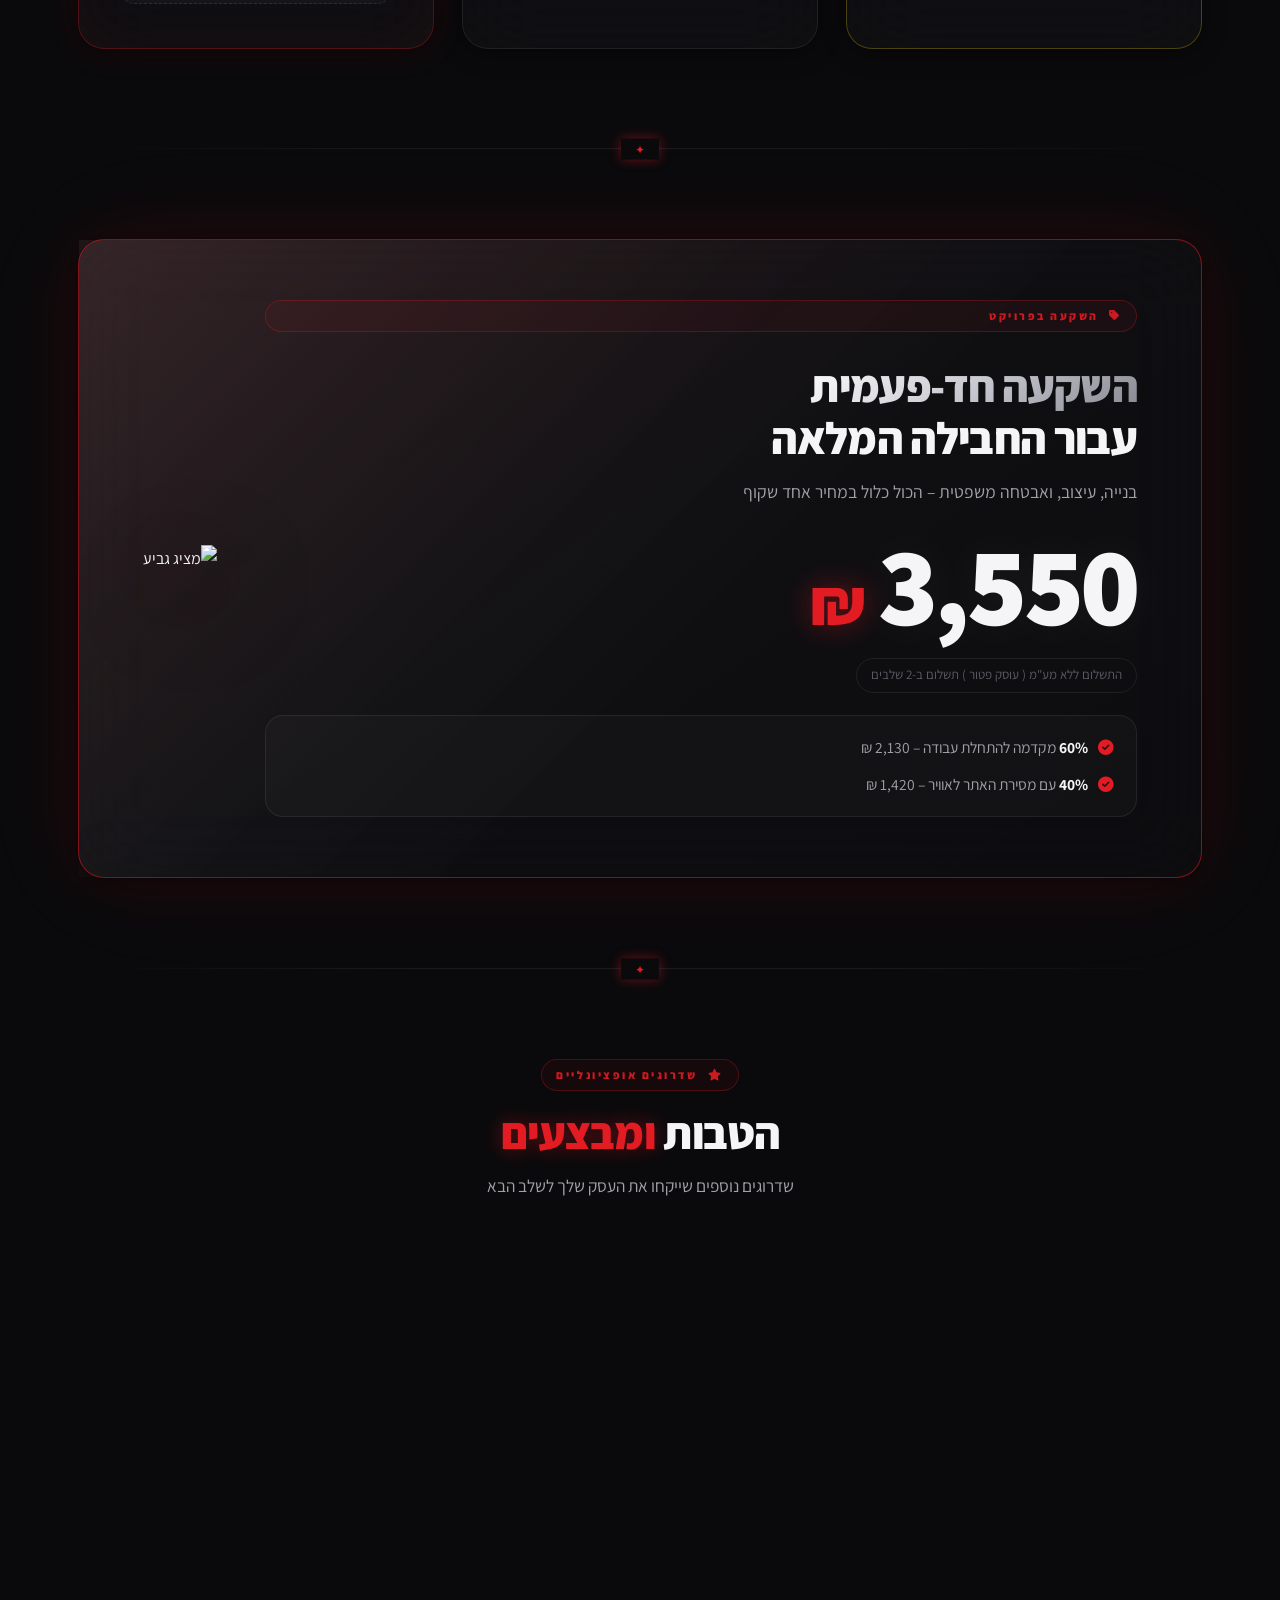
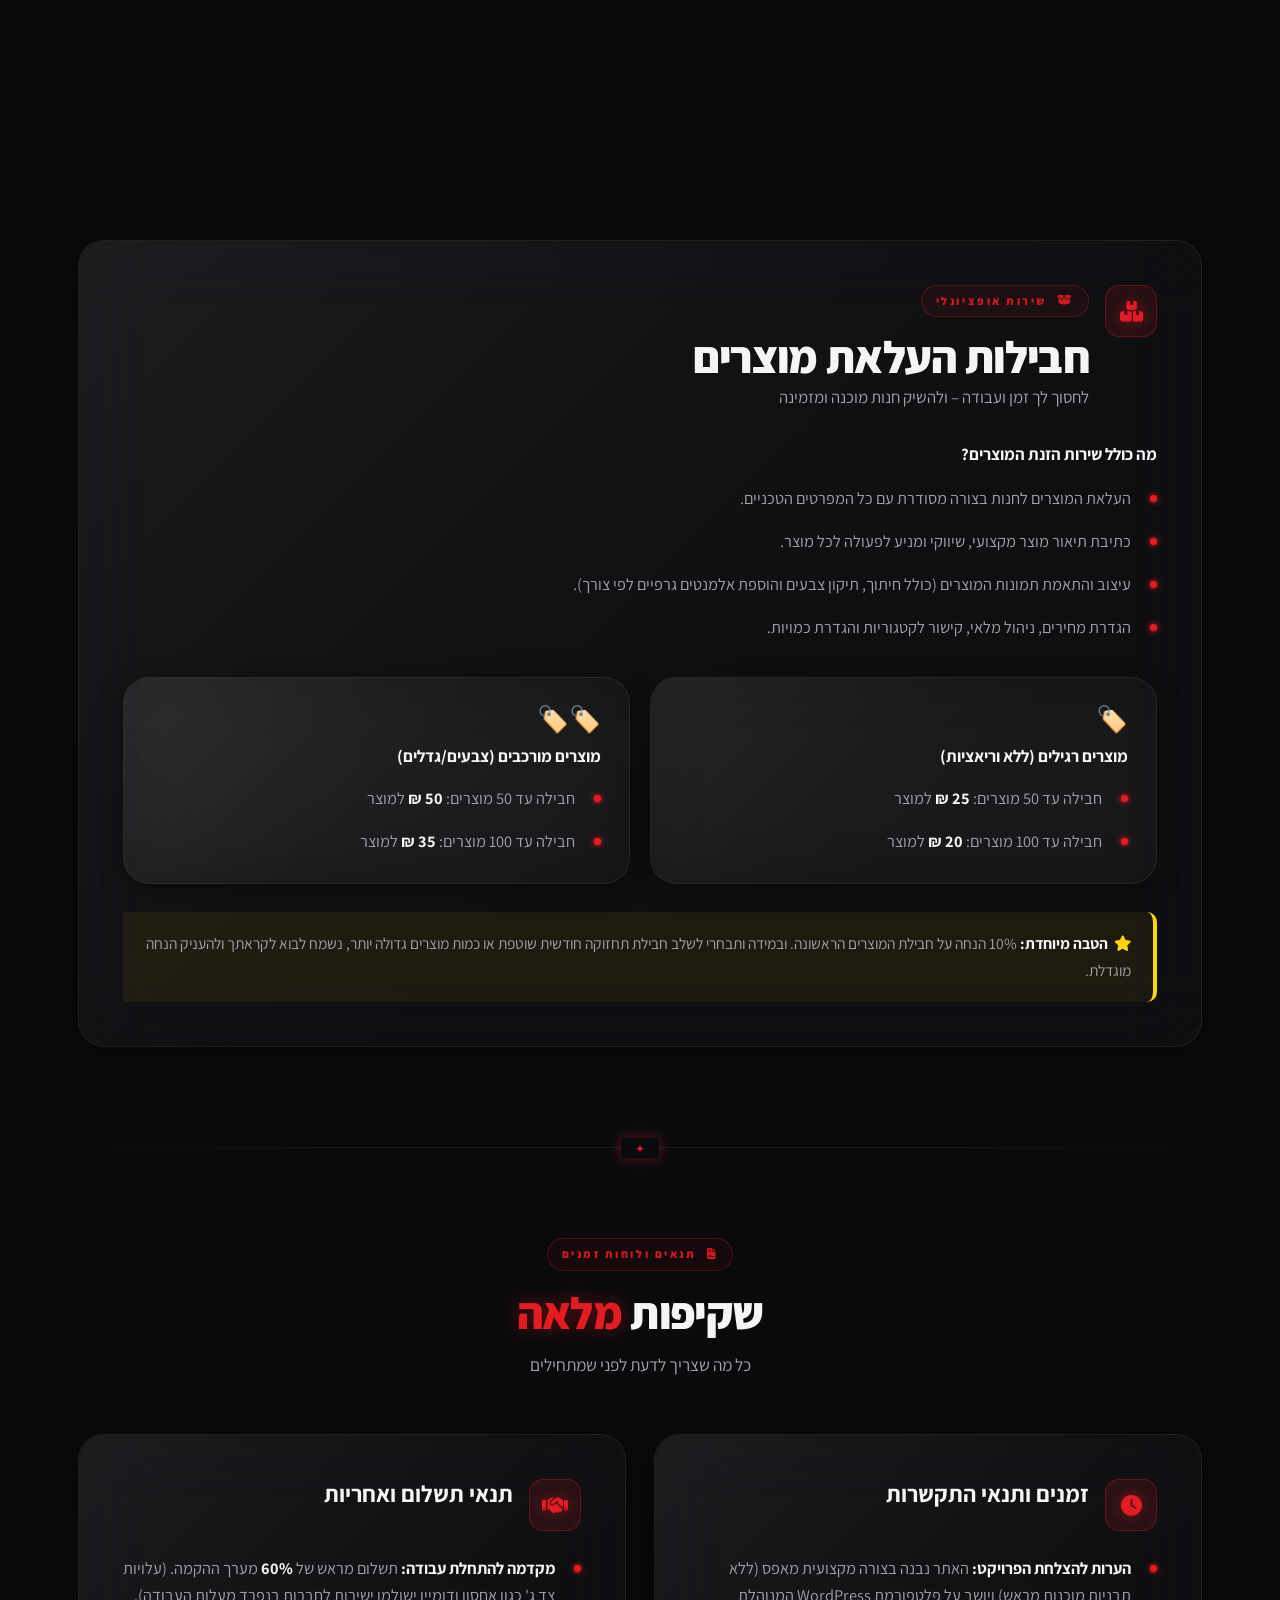
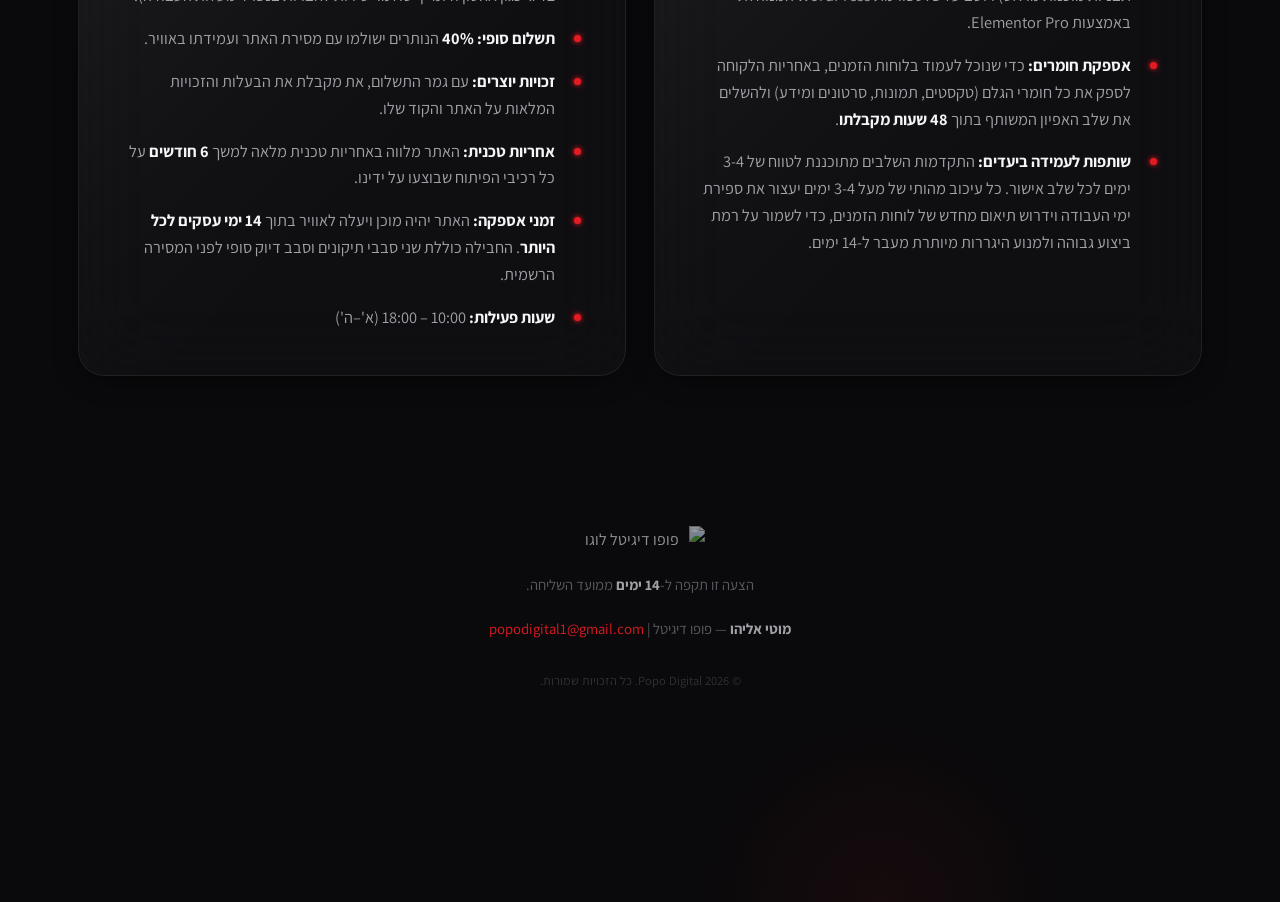
==== commit 23f07feb: "Update index.html" ====
--- a/index.html
+++ b/index.html
@@ -14,6 +14,40 @@
 </head>
 <body>
 
+<!--  -->
+<div id="password-gate" style="position: fixed; top: 0; left: 0; width: 100%; height: 100%; background: #0a0a0a; z-index: 999999; display: flex; flex-direction: column; align-items: center; justify-content: center; font-family: 'Segoe UI', sans-serif; direction: rtl;">
+    <div style="background: #111; border: 1px solid #333; padding: 40px; border-radius: 15px; text-align: center; max-width: 380px; width: 90%; box-shadow: 0 10px 30px rgba(0,0,0,0.7);">
+        <img src="https://i.ibb.co/XZpbNPLY/image.png" alt="POPO" style="width: 90px; margin-bottom: 20px; opacity: 0.9;">
+        <h2 style="color: #fff; margin-bottom: 10px; font-size: 1.6rem; font-weight: 600;">הגישה מוגבלת</h2>
+        <p style="color: #777; font-size: 0.95rem; margin-bottom: 25px;">נא להזין סיסמה על מנת לצפות בהצעת המחיר החיה.</p>
+        
+        <input type="password" id="pass-input" placeholder="הקש סיסמה כאן" style="width: 100%; padding: 14px; border-radius: 8px; border: 1px solid #444; background: #1a1a1a; color: #fff; text-align: center; font-size: 1.1rem; box-sizing: border-box; margin-bottom: 15px; outline: none;">
+        <button onclick="checkPassword()" style="width: 100%; padding: 14px; border-radius: 8px; border: none; background: #0070f3; color: #fff; font-size: 1rem; font-weight: bold; cursor: pointer; transition: background 0.2s;">כניסה למערכת</button>
+        
+        <p id="err-msg" style="color: #ff4444; font-size: 0.9rem; margin-top: 15px; display: none; font-weight: 500;">❌ סיסמה שגויה. הגישה חסומה.</p>
+    </div>
+</div>
+
+<script>
+function checkPassword() {
+    const passwordInput = document.getElementById('pass-input').value;
+    
+    //
+    if (passwordInput === 'Popo2050') {
+        document.getElementById('password-gate').style.display = 'none';
+    } else {
+        const err = document.getElementById('err-msg');
+        err.style.display = 'block';
+        document.getElementById('pass-input').value = '';
+    }
+}
+
+// מאפשר כניסה גם בלחיצה על כפתור Enter במקלדת
+document.getElementById('pass-input').addEventListener('keypress', function(e) {
+    if (e.key === 'Enter') { checkPassword(); }
+});
+</script>
+<!-- סוף מנגנון הנעילה -->
   <!-- ═══════════════════════════════════════════
        AMBIENT BACKGROUND LAYER
   ════════════════════════════════════════════ -->
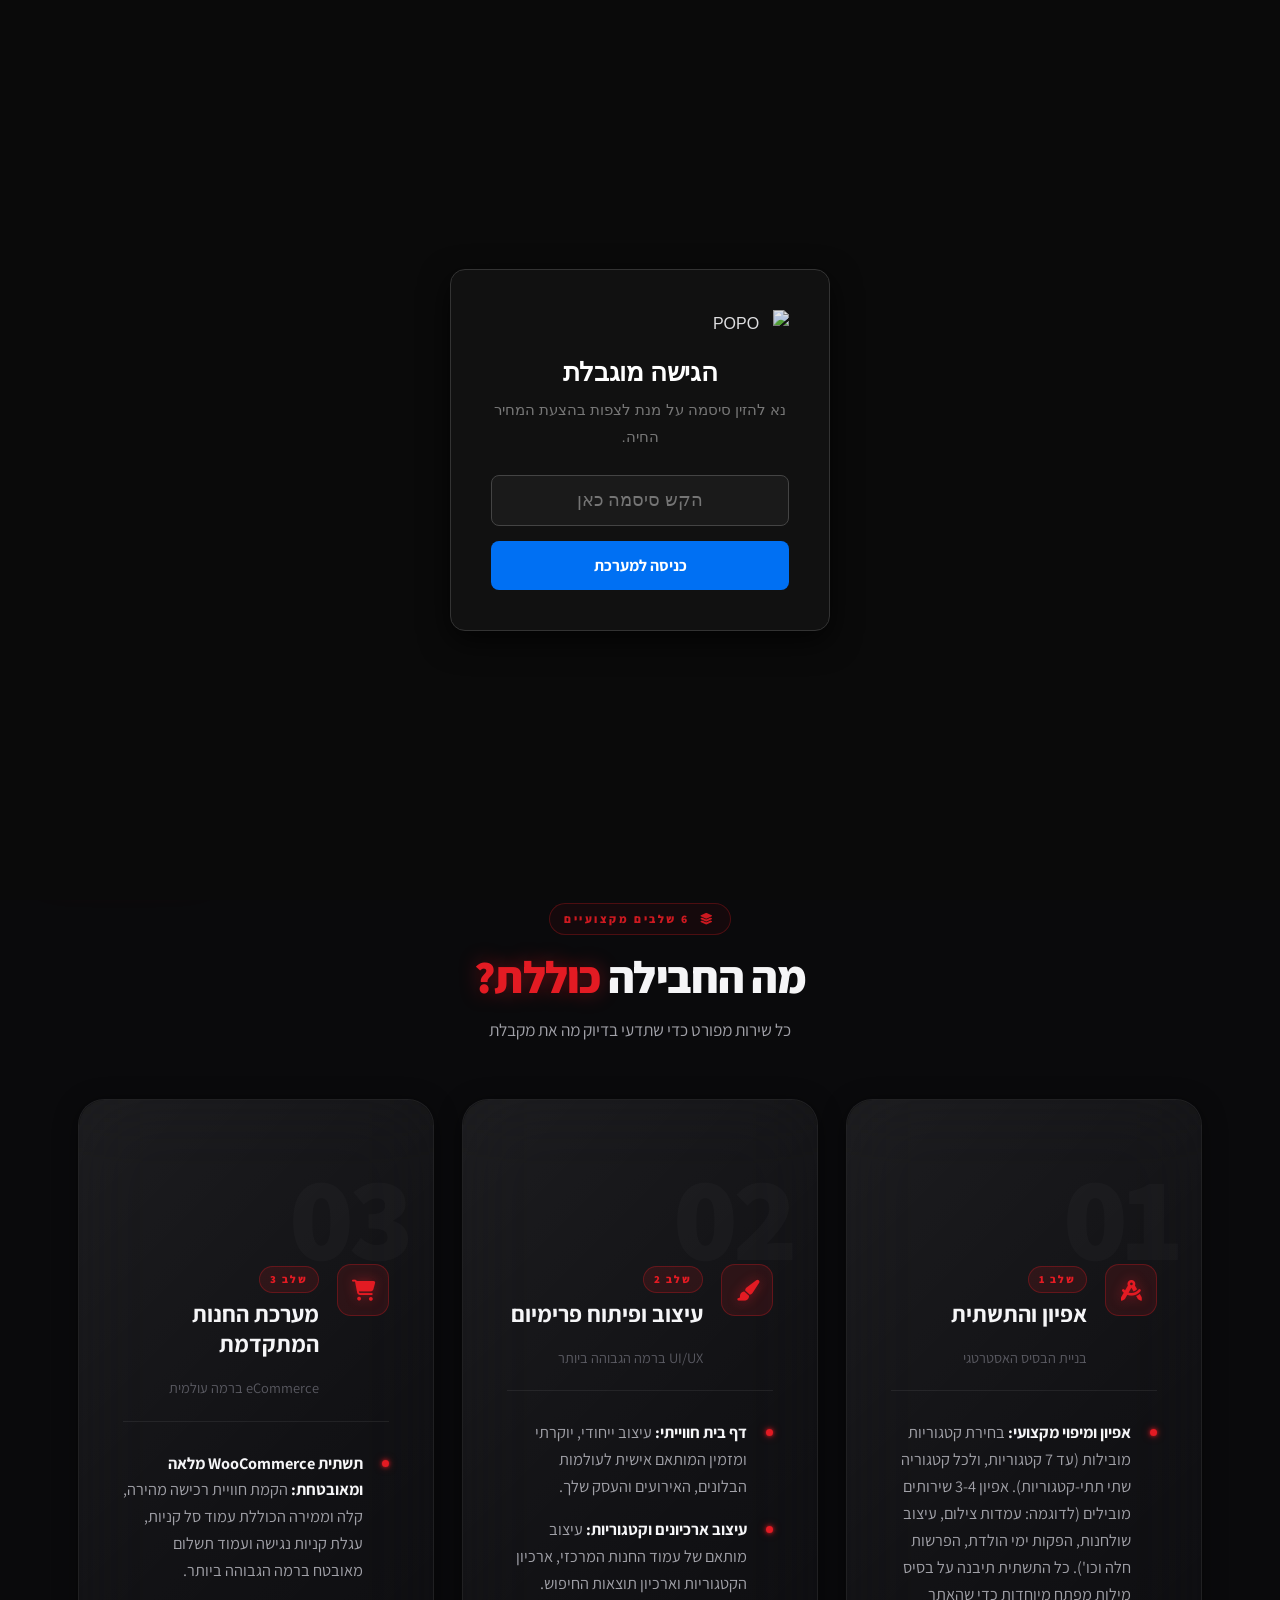
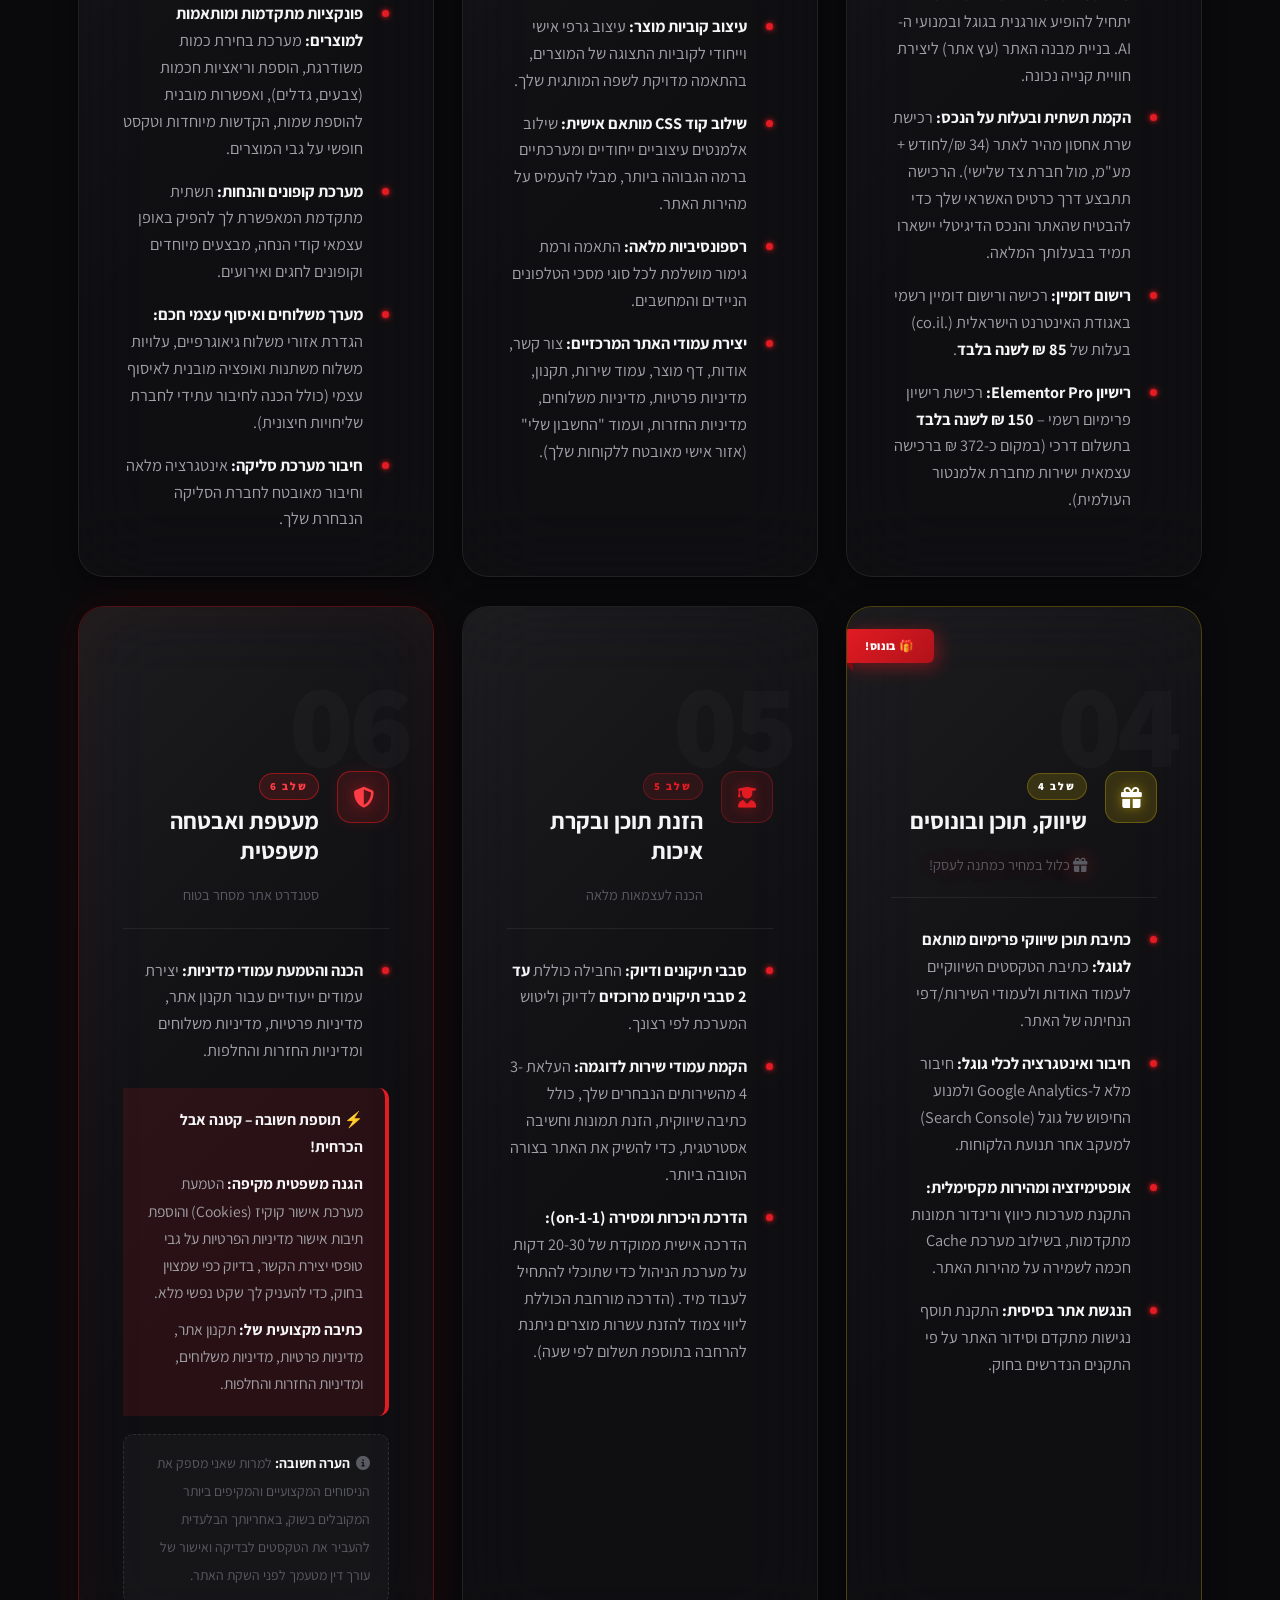
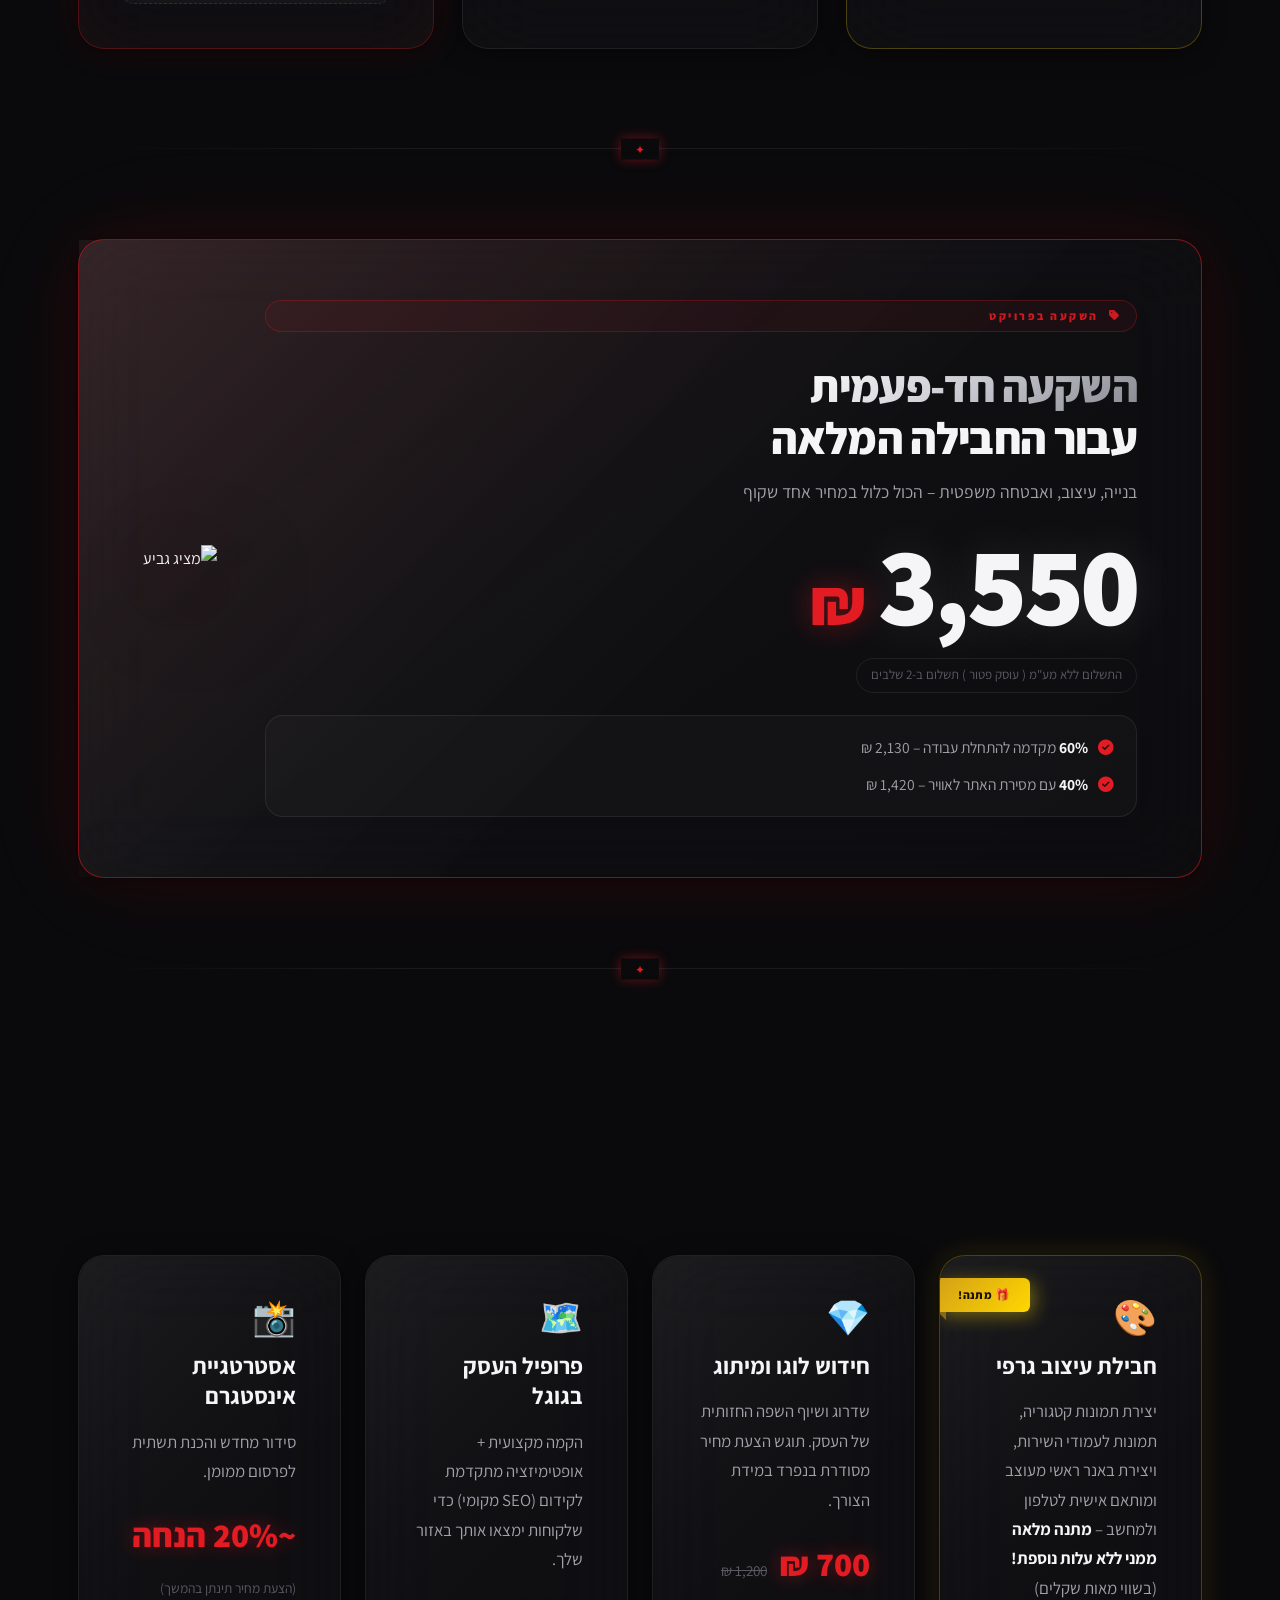
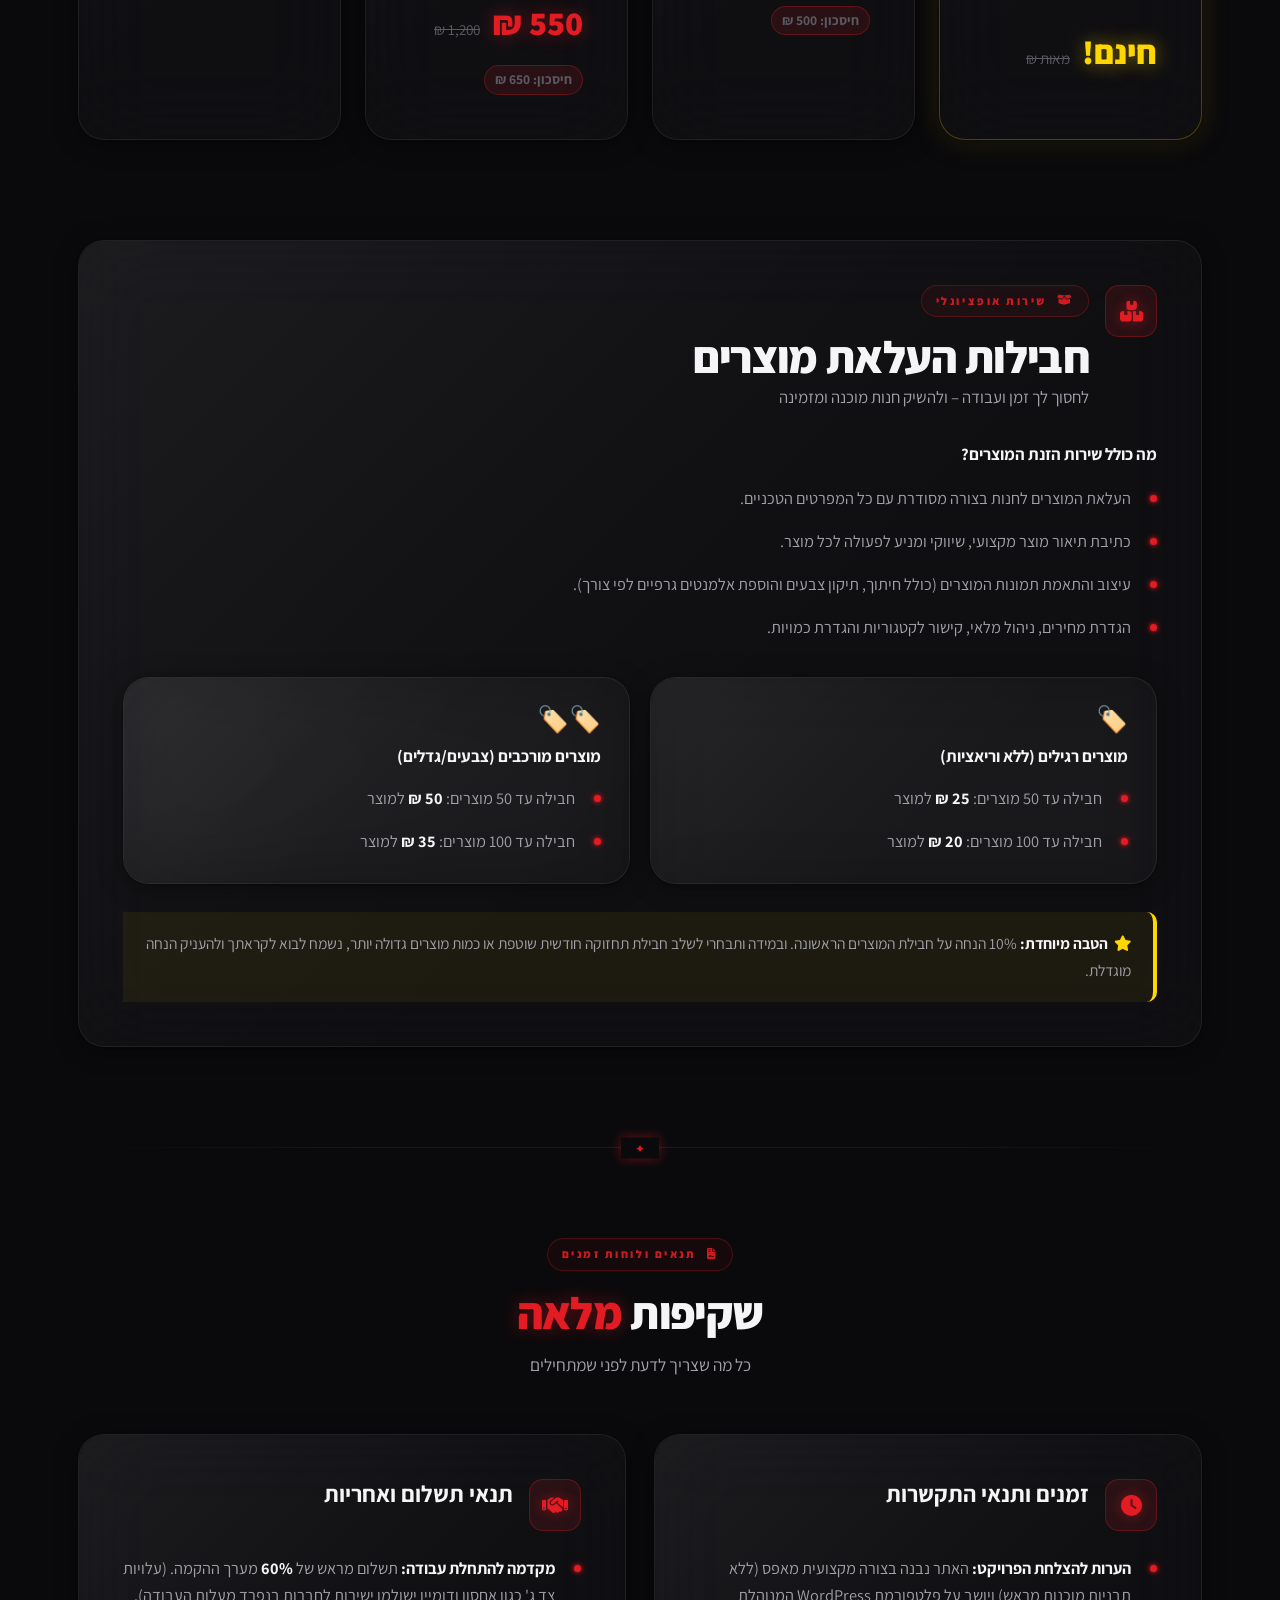
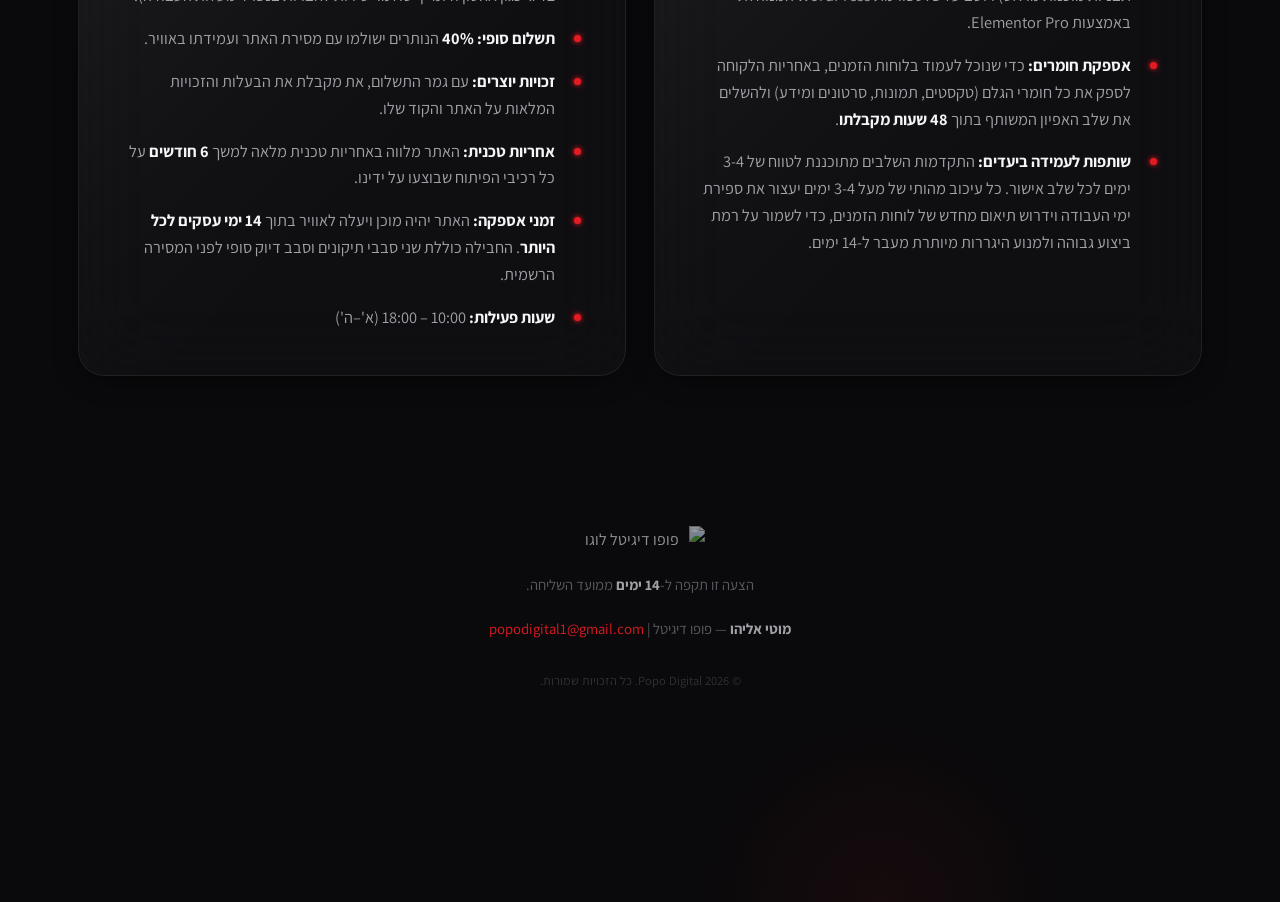
==== commit 5b47d318: "Update index.html" ====
--- a/index.html
+++ b/index.html
@@ -33,7 +33,7 @@
     const passwordInput = document.getElementById('pass-input').value;
     
     //
-    if (passwordInput === 'Popo2050') {
+    if (passwordInput === 'Popo2055') {
         document.getElementById('password-gate').style.display = 'none';
     } else {
         const err = document.getElementById('err-msg');
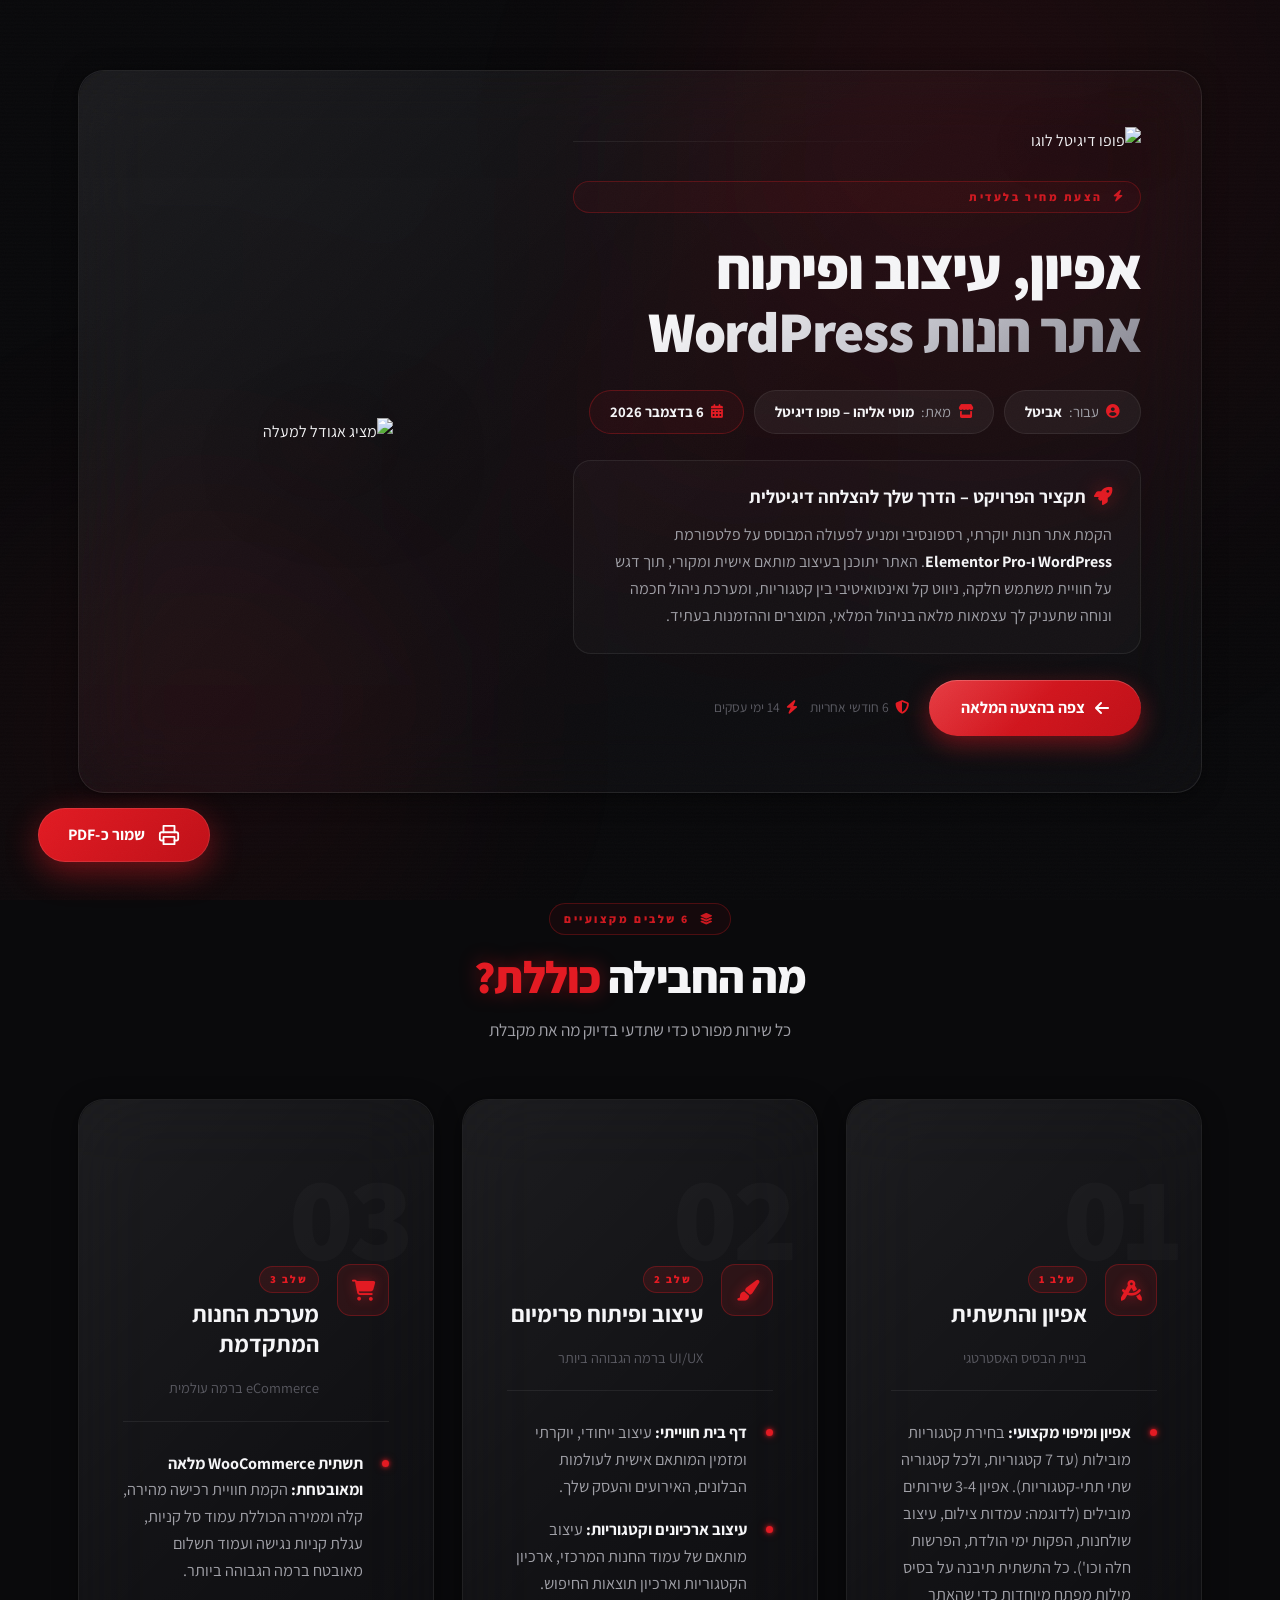
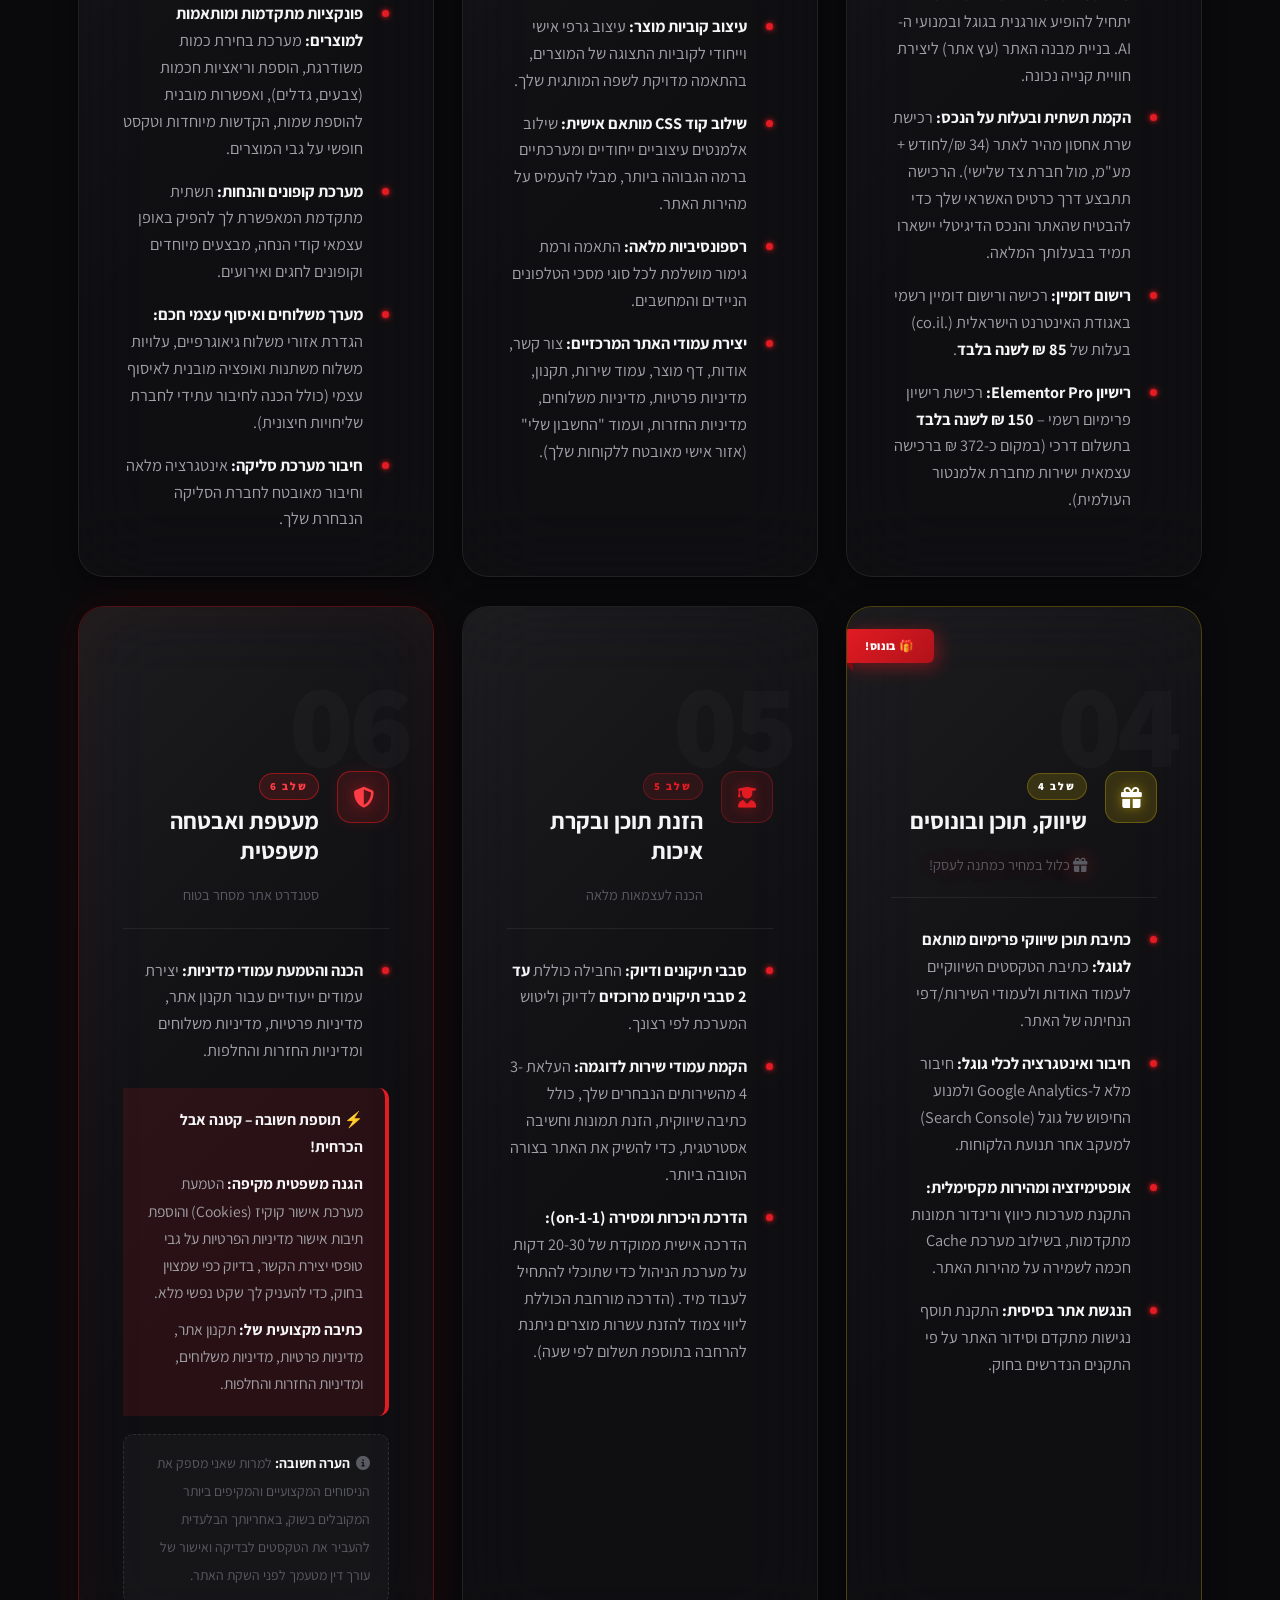
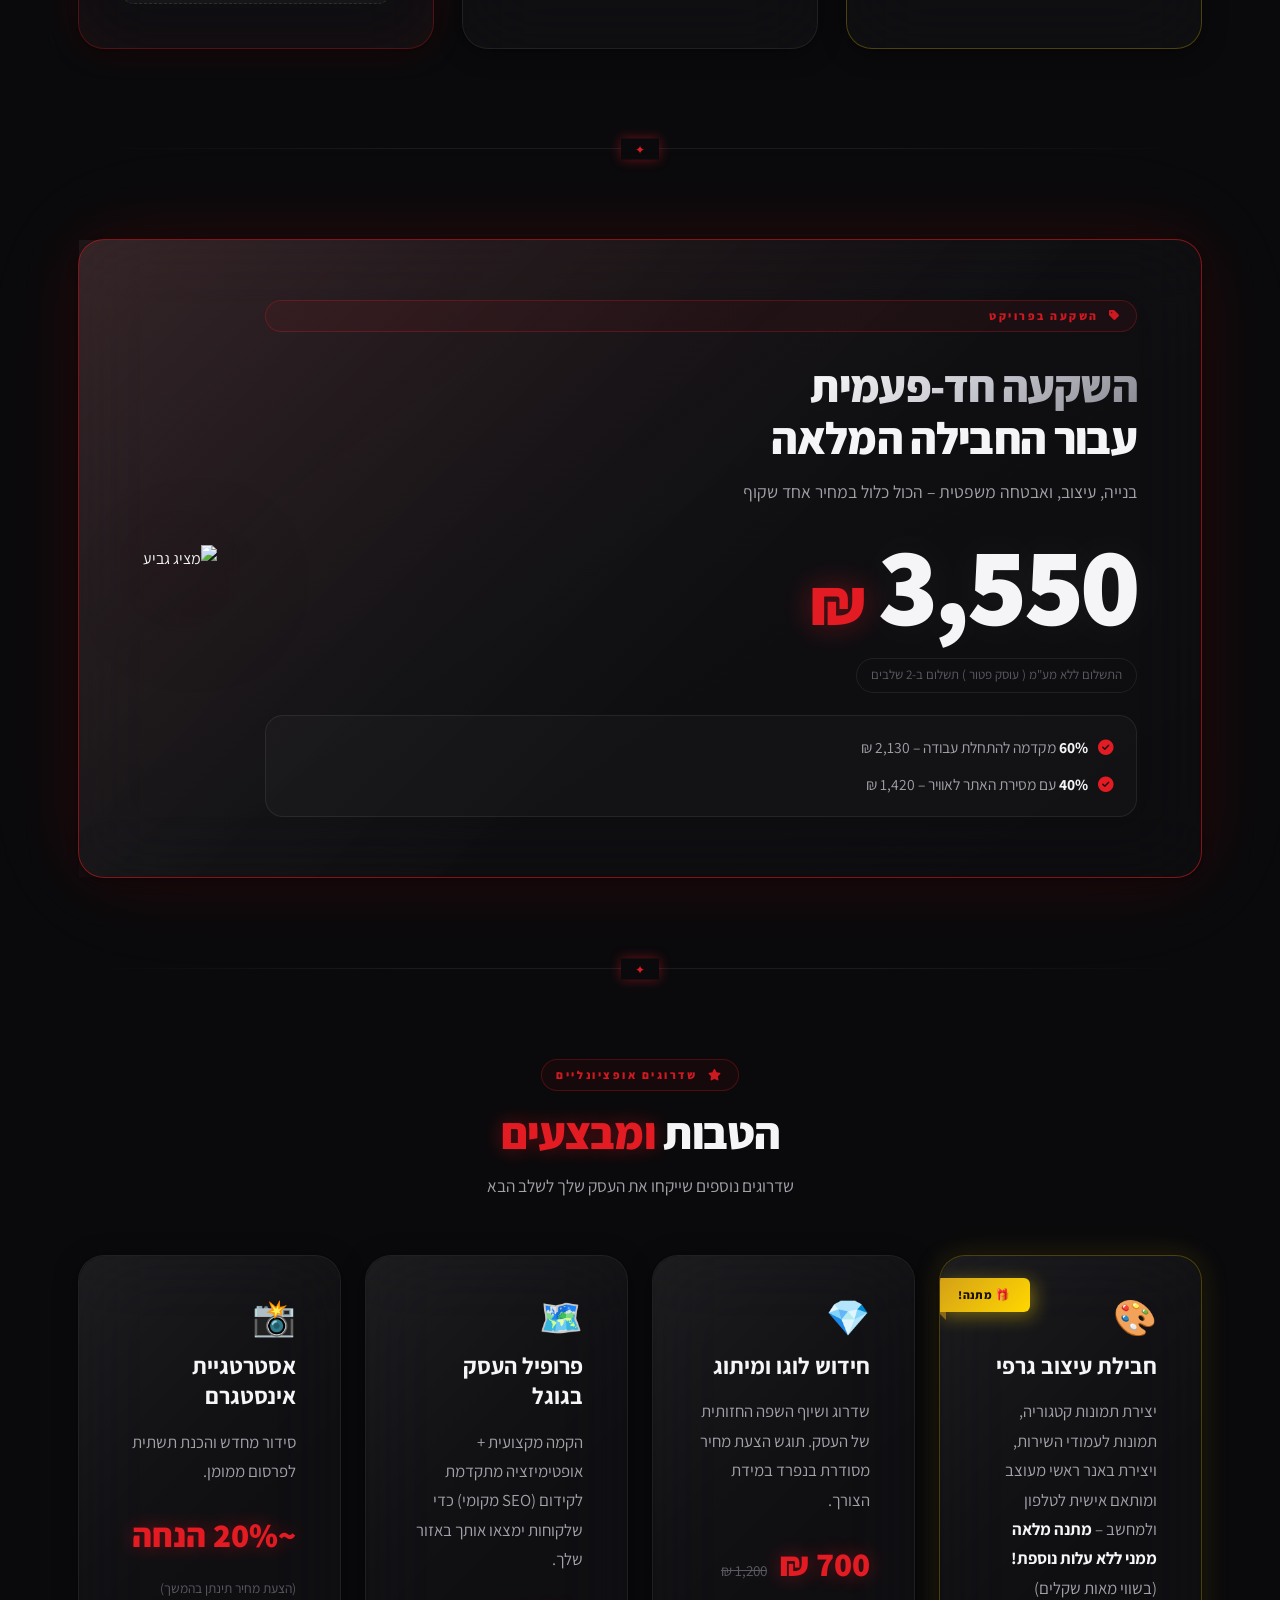
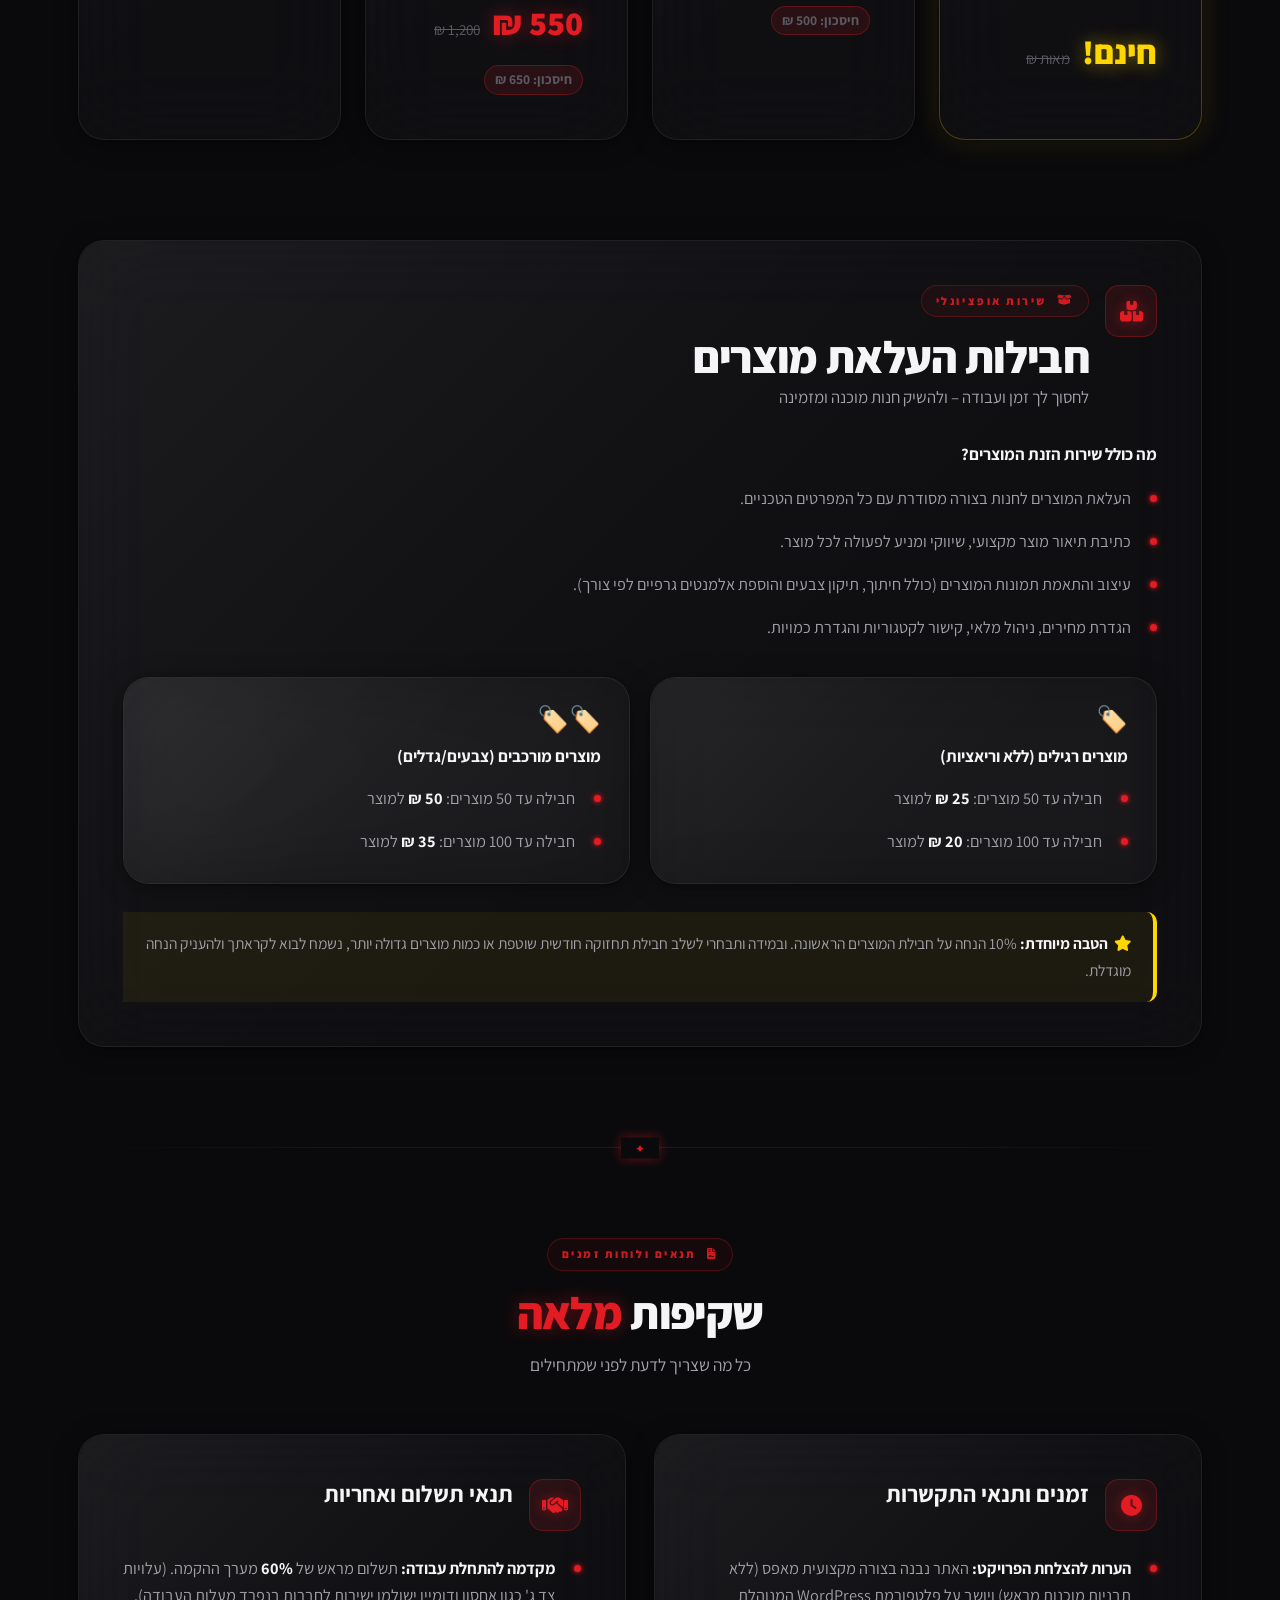
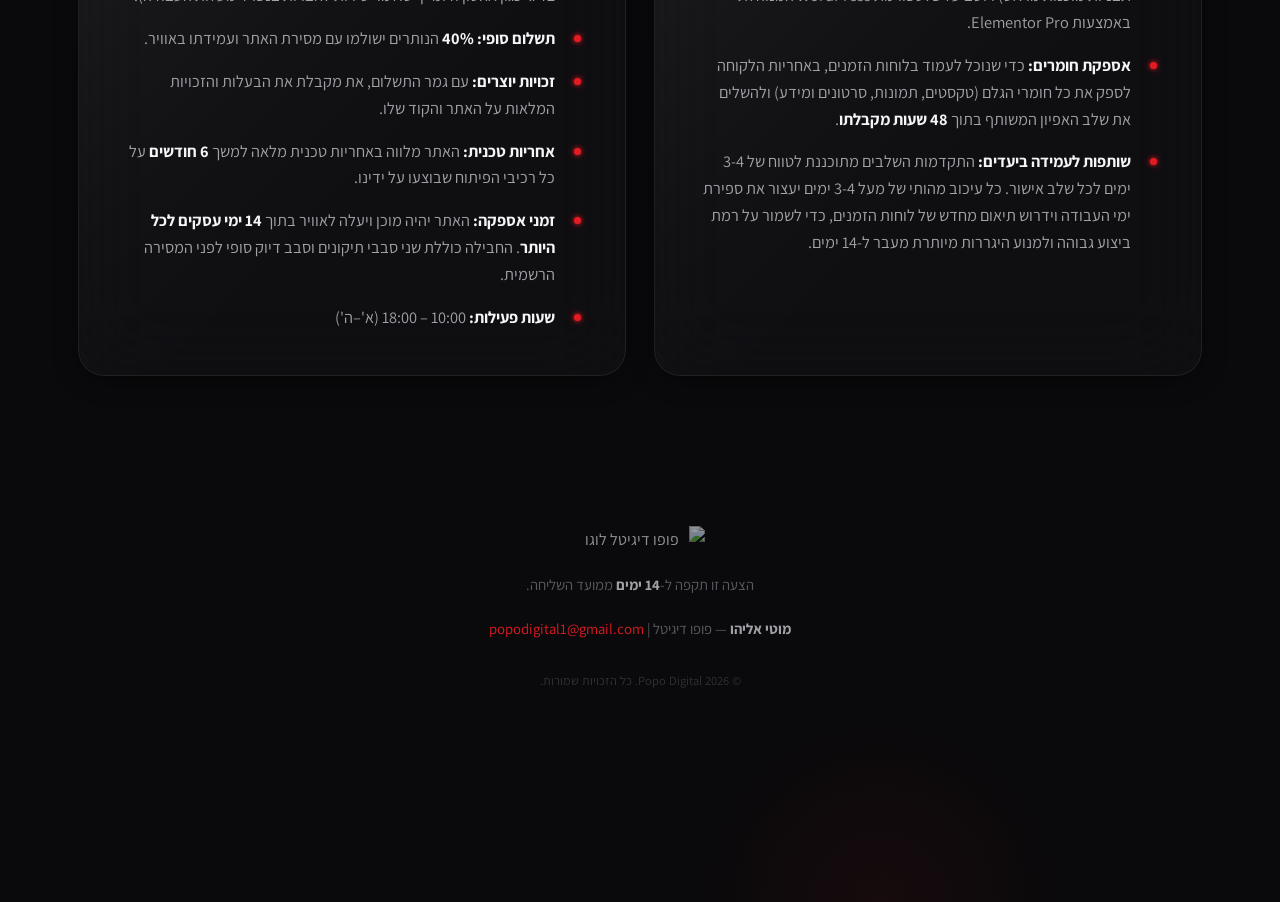
==== commit d37ebf3f: "Remove password gate and associated script Removed password gate functionality and related script." ====
--- a/index.html
+++ b/index.html
@@ -14,40 +14,6 @@
 </head>
 <body>
 
-<!--  -->
-<div id="password-gate" style="position: fixed; top: 0; left: 0; width: 100%; height: 100%; background: #0a0a0a; z-index: 999999; display: flex; flex-direction: column; align-items: center; justify-content: center; font-family: 'Segoe UI', sans-serif; direction: rtl;">
-    <div style="background: #111; border: 1px solid #333; padding: 40px; border-radius: 15px; text-align: center; max-width: 380px; width: 90%; box-shadow: 0 10px 30px rgba(0,0,0,0.7);">
-        <img src="https://i.ibb.co/XZpbNPLY/image.png" alt="POPO" style="width: 90px; margin-bottom: 20px; opacity: 0.9;">
-        <h2 style="color: #fff; margin-bottom: 10px; font-size: 1.6rem; font-weight: 600;">הגישה מוגבלת</h2>
-        <p style="color: #777; font-size: 0.95rem; margin-bottom: 25px;">נא להזין סיסמה על מנת לצפות בהצעת המחיר החיה.</p>
-        
-        <input type="password" id="pass-input" placeholder="הקש סיסמה כאן" style="width: 100%; padding: 14px; border-radius: 8px; border: 1px solid #444; background: #1a1a1a; color: #fff; text-align: center; font-size: 1.1rem; box-sizing: border-box; margin-bottom: 15px; outline: none;">
-        <button onclick="checkPassword()" style="width: 100%; padding: 14px; border-radius: 8px; border: none; background: #0070f3; color: #fff; font-size: 1rem; font-weight: bold; cursor: pointer; transition: background 0.2s;">כניסה למערכת</button>
-        
-        <p id="err-msg" style="color: #ff4444; font-size: 0.9rem; margin-top: 15px; display: none; font-weight: 500;">❌ סיסמה שגויה. הגישה חסומה.</p>
-    </div>
-</div>
-
-<script>
-function checkPassword() {
-    const passwordInput = document.getElementById('pass-input').value;
-    
-    //
-    if (passwordInput === 'Popo2055') {
-        document.getElementById('password-gate').style.display = 'none';
-    } else {
-        const err = document.getElementById('err-msg');
-        err.style.display = 'block';
-        document.getElementById('pass-input').value = '';
-    }
-}
-
-// מאפשר כניסה גם בלחיצה על כפתור Enter במקלדת
-document.getElementById('pass-input').addEventListener('keypress', function(e) {
-    if (e.key === 'Enter') { checkPassword(); }
-});
-</script>
-<!-- סוף מנגנון הנעילה -->
   <!-- ═══════════════════════════════════════════
        AMBIENT BACKGROUND LAYER
   ════════════════════════════════════════════ -->
